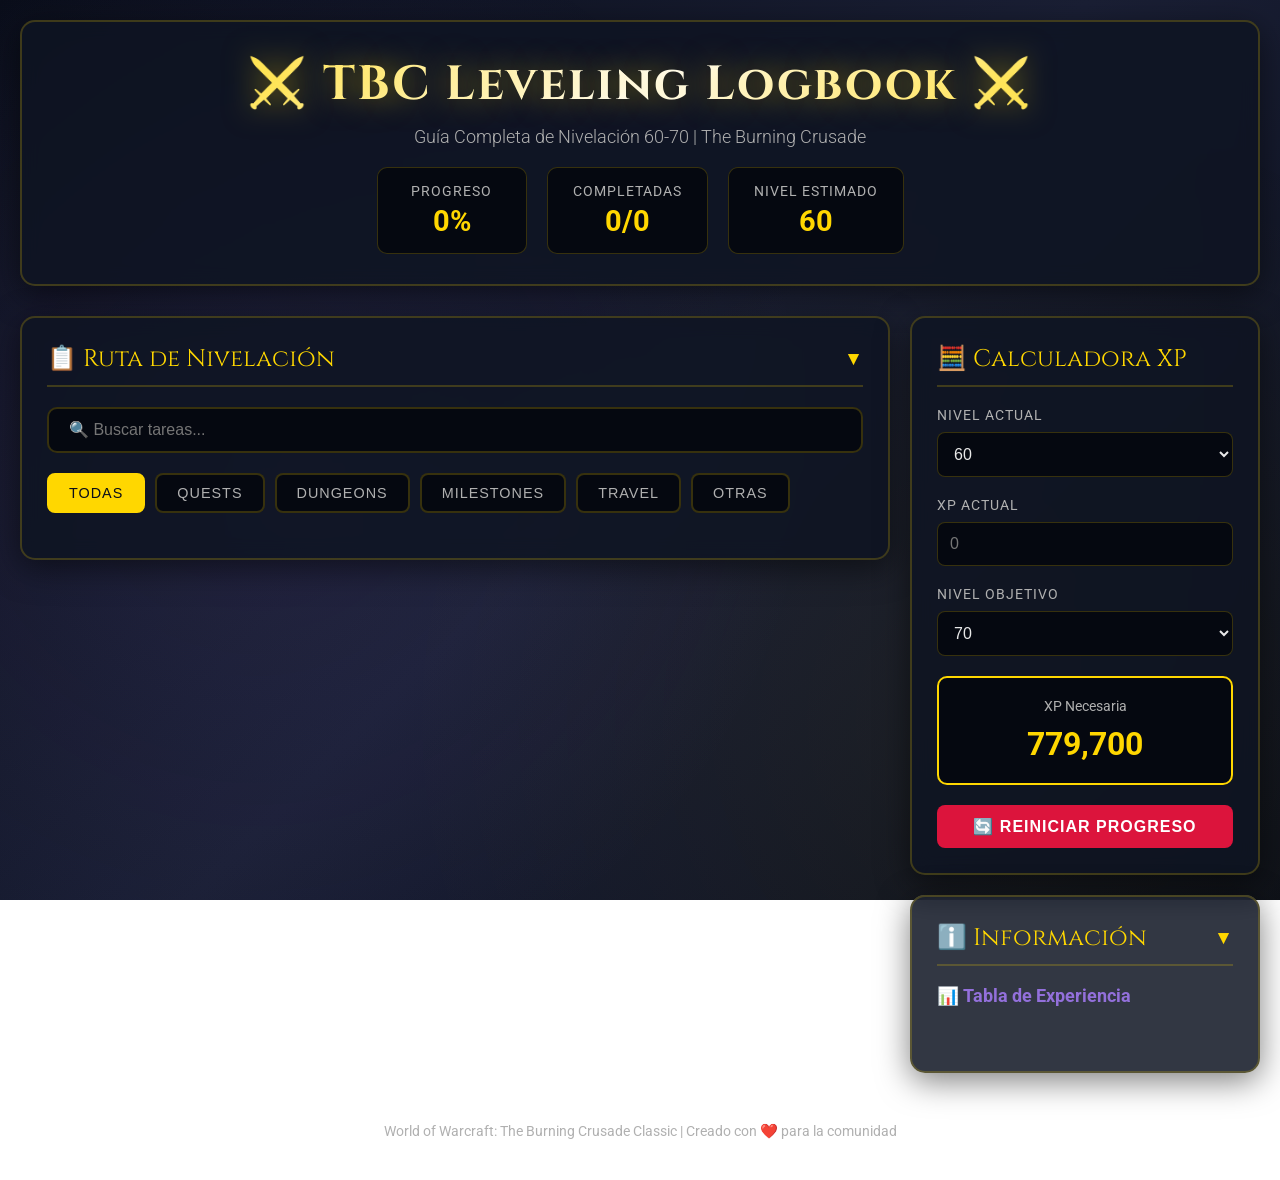
==== index.html @ 962a96a6 "live commit" ====
<!DOCTYPE html>
<html lang="es">
<head>
    <meta charset="UTF-8">
    <meta name="viewport" content="width=device-width, initial-scale=1.0">
    <title>TBC Leveling Logbook | 60-70 Guide</title>
    <style>
        @import url('https://fonts.googleapis.com/css2?family=Cinzel:wght@400;600;700&family=Roboto:wght@300;400;500&display=swap');
        
        * {
            margin: 0;
            padding: 0;
            box-sizing: border-box;
        }
        
        :root {
            --bg-dark: #0a0e1a;
            --bg-darker: #050810;
            --bg-panel: rgba(15, 20, 35, 0.85);
            --bg-panel-hover: rgba(20, 25, 40, 0.95);
            --gold: #FFD700;
            --gold-dark: #B8860B;
            --purple: #9370DB;
            --purple-dark: #6A4FB3;
            --green: #32CD32;
            --green-dark: #228B22;
            --blue: #4169E1;
            --red: #DC143C;
            --text-primary: #E8E8E8;
            --text-secondary: #B0B0B0;
            --border: rgba(255, 215, 0, 0.2);
            --shadow: 0 8px 32px rgba(0, 0, 0, 0.5);
        }
        
        body {
            font-family: 'Roboto', sans-serif;
            background: linear-gradient(135deg, #0a0e1a 0%, #1a1f35 50%, #0a0e1a 100%);
            background-attachment: fixed;
            color: var(--text-primary);
            min-height: 100vh;
            overflow-x: hidden;
        }
        
        body::before {
            content: '';
            position: fixed;
            top: 0;
            left: 0;
            width: 100%;
            height: 100%;
            background: 
                radial-gradient(circle at 20% 50%, rgba(147, 112, 219, 0.1) 0%, transparent 50%),
                radial-gradient(circle at 80% 80%, rgba(255, 215, 0, 0.05) 0%, transparent 50%);
            pointer-events: none;
            z-index: 0;
        }
        
        .container {
            max-width: 1400px;
            margin: 0 auto;
            padding: 20px;
            position: relative;
            z-index: 1;
        }
        
        header {
            text-align: center;
            padding: 30px 20px;
            background: var(--bg-panel);
            border: 2px solid var(--border);
            border-radius: 15px;
            margin-bottom: 30px;
            backdrop-filter: blur(10px);
            box-shadow: var(--shadow);
            animation: slideDown 0.6s ease-out;
        }
        
        @keyframes slideDown {
            from {
                opacity: 0;
                transform: translateY(-30px);
            }
            to {
                opacity: 1;
                transform: translateY(0);
            }
        }
        
        h1 {
            font-family: 'Cinzel', serif;
            font-size: 3rem;
            background: linear-gradient(135deg, var(--gold) 0%, #FFF 50%, var(--gold) 100%);
            -webkit-background-clip: text;
            -webkit-text-fill-color: transparent;
            background-clip: text;
            margin-bottom: 10px;
            text-shadow: 0 0 30px rgba(255, 215, 0, 0.5);
            letter-spacing: 2px;
        }
        
        .subtitle {
            color: var(--text-secondary);
            font-size: 1.1rem;
            font-weight: 300;
        }
        
        .progress-header {
            display: flex;
            gap: 20px;
            justify-content: center;
            margin-top: 20px;
            flex-wrap: wrap;
        }
        
        .stat-box {
            background: var(--bg-darker);
            padding: 15px 25px;
            border-radius: 10px;
            border: 1px solid var(--border);
            min-width: 150px;
            transition: all 0.3s ease;
        }
        
        .stat-box:hover {
            transform: translateY(-3px);
            box-shadow: 0 5px 20px rgba(255, 215, 0, 0.3);
        }
        
        .stat-label {
            font-size: 0.85rem;
            color: var(--text-secondary);
            text-transform: uppercase;
            letter-spacing: 1px;
        }
        
        .stat-value {
            font-size: 1.8rem;
            font-weight: 700;
            color: var(--gold);
            margin-top: 5px;
        }
        
        .main-grid {
            display: grid;
            grid-template-columns: 1fr 350px;
            gap: 20px;
            margin-bottom: 30px;
        }
        
        @media (max-width: 1024px) {
            .main-grid {
                grid-template-columns: 1fr;
            }
            
            h1 {
                font-size: 2rem;
            }
        }
        
        .panel {
            background: var(--bg-panel);
            border: 2px solid var(--border);
            border-radius: 15px;
            padding: 25px;
            backdrop-filter: blur(10px);
            box-shadow: var(--shadow);
            animation: fadeIn 0.6s ease-out;
        }
        
        @keyframes fadeIn {
            from {
                opacity: 0;
                transform: scale(0.95);
            }
            to {
                opacity: 1;
                transform: scale(1);
            }
        }
        
        .panel-title {
            font-family: 'Cinzel', serif;
            font-size: 1.5rem;
            color: var(--gold);
            margin-bottom: 20px;
            padding-bottom: 10px;
            border-bottom: 2px solid var(--border);
            display: flex;
            justify-content: space-between;
            align-items: center;
        }
        
        .collapse-btn {
            background: none;
            border: none;
            color: var(--gold);
            font-size: 1.2rem;
            cursor: pointer;
            transition: transform 0.3s ease;
        }
        
        .collapse-btn:hover {
            transform: scale(1.2);
        }
        
        .info-section {
            margin-bottom: 20px;
        }
        
        .info-section h3 {
            color: var(--purple);
            font-size: 1.1rem;
            margin-bottom: 10px;
        }
        
        .info-section p {
            color: var(--text-secondary);
            line-height: 1.6;
            white-space: pre-line;
        }
        
        .xp-calculator {
            position: sticky;
            top: 20px;
        }
        
        .calc-input-group {
            margin-bottom: 20px;
        }
        
        .calc-input-group label {
            display: block;
            color: var(--text-secondary);
            margin-bottom: 8px;
            font-size: 0.9rem;
            text-transform: uppercase;
            letter-spacing: 1px;
        }
        
        .calc-input-group input,
        .calc-input-group select {
            width: 100%;
            padding: 12px;
            background: var(--bg-darker);
            border: 1px solid var(--border);
            border-radius: 8px;
            color: var(--text-primary);
            font-size: 1rem;
            transition: all 0.3s ease;
        }
        
        .calc-input-group input:focus,
        .calc-input-group select:focus {
            outline: none;
            border-color: var(--gold);
            box-shadow: 0 0 10px rgba(255, 215, 0, 0.3);
        }
        
        .xp-result {
            background: var(--bg-darker);
            padding: 20px;
            border-radius: 10px;
            border: 2px solid var(--gold);
            text-align: center;
            margin-top: 20px;
        }
        
        .xp-result-label {
            color: var(--text-secondary);
            font-size: 0.9rem;
            margin-bottom: 10px;
        }
        
        .xp-result-value {
            font-size: 2rem;
            font-weight: 700;
            color: var(--gold);
        }
        
        .filters {
            display: flex;
            gap: 10px;
            margin-bottom: 20px;
            flex-wrap: wrap;
        }
        
        .filter-btn {
            padding: 10px 20px;
            background: var(--bg-darker);
            border: 2px solid var(--border);
            border-radius: 8px;
            color: var(--text-secondary);
            cursor: pointer;
            transition: all 0.3s ease;
            font-size: 0.9rem;
            text-transform: uppercase;
            letter-spacing: 1px;
        }
        
        .filter-btn:hover {
            border-color: var(--gold);
            color: var(--gold);
            transform: translateY(-2px);
        }
        
        .filter-btn.active {
            background: var(--gold);
            color: var(--bg-dark);
            border-color: var(--gold);
        }
        
        .task-list {
            display: flex;
            flex-direction: column;
            gap: 15px;
        }
        
        .task-item {
            background: var(--bg-darker);
            border: 2px solid var(--border);
            border-radius: 10px;
            padding: 20px;
            transition: all 0.3s ease;
            cursor: pointer;
            position: relative;
            overflow: hidden;
        }
        
        .task-item::before {
            content: '';
            position: absolute;
            left: 0;
            top: 0;
            width: 5px;
            height: 100%;
            background: var(--gold);
            transition: width 0.3s ease;
        }
        
        .task-item.quest::before { background: var(--gold); }
        .task-item.dungeon::before { background: var(--purple); }
        .task-item.grind::before { background: var(--green); }
        .task-item.milestone::before { background: var(--red); }
        .task-item.travel::before { background: var(--blue); }
        
        .task-item:hover {
            transform: translateX(5px);
            box-shadow: 0 5px 20px rgba(0, 0, 0, 0.5);
        }
        
        .task-item:hover::before {
            width: 100%;
            opacity: 0.1;
        }
        
        .task-item.completed {
            opacity: 0.6;
        }
        
        .task-header {
            display: flex;
            align-items: flex-start;
            gap: 15px;
        }
        
        .checkbox {
            width: 24px;
            height: 24px;
            border: 2px solid var(--gold);
            border-radius: 5px;
            cursor: pointer;
            flex-shrink: 0;
            display: flex;
            align-items: center;
            justify-content: center;
            transition: all 0.3s ease;
            margin-top: 3px;
        }
        
        .checkbox:hover {
            background: rgba(255, 215, 0, 0.1);
            transform: scale(1.1);
        }
        
        .checkbox.checked {
            background: var(--gold);
        }
        
        .checkbox.checked::after {
            content: '✓';
            color: var(--bg-dark);
            font-weight: bold;
            font-size: 16px;
        }
        
        .task-content {
            flex: 1;
        }
        
        .task-type {
            display: inline-block;
            padding: 4px 12px;
            border-radius: 5px;
            font-size: 0.75rem;
            font-weight: 600;
            text-transform: uppercase;
            letter-spacing: 1px;
            margin-bottom: 8px;
        }
        
        .task-type.quest { background: var(--gold); color: var(--bg-dark); }
        .task-type.dungeon { background: var(--purple); color: white; }
        .task-type.grind { background: var(--green); color: white; }
        .task-type.milestone { background: var(--red); color: white; }
        .task-type.travel { background: var(--blue); color: white; }
        .task-type.other { background: var(--text-secondary); color: var(--bg-dark); }
        
        .task-name {
            font-size: 1.1rem;
            font-weight: 500;
            color: var(--text-primary);
            margin-bottom: 8px;
            line-height: 1.4;
        }
        
        .task-notes {
            color: var(--text-secondary);
            font-size: 0.9rem;
            line-height: 1.5;
            margin-top: 10px;
            white-space: pre-line;
        }
        
        .task-rewards {
            color: var(--gold);
            font-size: 0.9rem;
            margin-top: 10px;
            white-space: pre-line;
        }
        
        .xp-table {
            width: 100%;
            border-collapse: collapse;
            margin-top: 20px;
        }
        
        .xp-table th,
        .xp-table td {
            padding: 12px;
            text-align: center;
            border: 1px solid var(--border);
        }
        
        .xp-table th {
            background: var(--bg-darker);
            color: var(--gold);
            font-weight: 600;
            text-transform: uppercase;
            letter-spacing: 1px;
        }
        
        .xp-table td {
            background: rgba(10, 14, 26, 0.5);
        }
        
        .xp-table tr:hover td {
            background: rgba(255, 215, 0, 0.1);
        }
        
        footer {
            text-align: center;
            padding: 20px;
            color: var(--text-secondary);
            font-size: 0.9rem;
        }
        
        .hidden {
            display: none !important;
        }
        
        .collapsible-content {
            max-height: 2000px;
            overflow: hidden;
            transition: max-height 0.5s ease;
        }
        
        .collapsible-content.collapsed {
            max-height: 0;
        }
        
        .search-box {
            width: 100%;
            padding: 12px 20px;
            background: var(--bg-darker);
            border: 2px solid var(--border);
            border-radius: 10px;
            color: var(--text-primary);
            font-size: 1rem;
            margin-bottom: 20px;
            transition: all 0.3s ease;
        }
        
        .search-box:focus {
            outline: none;
            border-color: var(--gold);
            box-shadow: 0 0 15px rgba(255, 215, 0, 0.3);
        }
        
        .reset-btn {
            width: 100%;
            padding: 12px;
            background: var(--red);
            border: none;
            border-radius: 8px;
            color: white;
            font-size: 1rem;
            font-weight: 600;
            cursor: pointer;
            transition: all 0.3s ease;
            text-transform: uppercase;
            letter-spacing: 1px;
            margin-top: 20px;
        }
        
        .reset-btn:hover {
            background: #B22222;
            transform: translateY(-2px);
            box-shadow: 0 5px 15px rgba(220, 20, 60, 0.4);
        }
    </style>
</head>
<body>
    <div class="container">
        <header>
            <h1>⚔️ TBC Leveling Logbook ⚔️</h1>
            <p class="subtitle">Guía Completa de Nivelación 60-70 | The Burning Crusade</p>
            <div class="progress-header">
                <div class="stat-box">
                    <div class="stat-label">Progreso</div>
                    <div class="stat-value" id="progress-percent">0%</div>
                </div>
                <div class="stat-box">
                    <div class="stat-label">Completadas</div>
                    <div class="stat-value" id="completed-count">0/0</div>
                </div>
                <div class="stat-box">
                    <div class="stat-label">Nivel Estimado</div>
                    <div class="stat-value" id="estimated-level">60</div>
                </div>
            </div>
        </header>
        
        <div class="main-grid">
            <div>
                <div class="panel">
                    <div class="panel-title">
                        <span>📋 Ruta de Nivelación</span>
                        <button class="collapse-btn" onclick="toggleCollapse('route-content')">▼</button>
                    </div>
                    <div id="route-content" class="collapsible-content">
                        <input type="text" class="search-box" id="search-box" placeholder="🔍 Buscar tareas...">
                        
                        <div class="filters">
                            <button class="filter-btn active" data-filter="all">Todas</button>
                            <button class="filter-btn" data-filter="quest">Quests</button>
                            <button class="filter-btn" data-filter="dungeon">Dungeons</button>
                            <button class="filter-btn" data-filter="milestone">Milestones</button>
                            <button class="filter-btn" data-filter="travel">Travel</button>
                            <button class="filter-btn" data-filter="other">Otras</button>
                        </div>
                        
                        <div class="task-list" id="task-list"></div>
                    </div>
                </div>
            </div>
            
            <div>
                <div class="panel xp-calculator">
                    <div class="panel-title">
                        <span>🧮 Calculadora XP</span>
                    </div>
                    
                    <div class="calc-input-group">
                        <label>Nivel Actual</label>
                        <select id="current-level">
                            <option value="60">60</option>
                            <option value="61">61</option>
                            <option value="62">62</option>
                            <option value="63">63</option>
                            <option value="64">64</option>
                            <option value="65">65</option>
                            <option value="66">66</option>
                            <option value="67">67</option>
                            <option value="68">68</option>
                            <option value="69">69</option>
                        </select>
                    </div>
                    
                    <div class="calc-input-group">
                        <label>XP Actual</label>
                        <input type="number" id="current-xp" placeholder="0" min="0">
                    </div>
                    
                    <div class="calc-input-group">
                        <label>Nivel Objetivo</label>
                        <select id="target-level">
                            <option value="61">61</option>
                            <option value="62">62</option>
                            <option value="63">63</option>
                            <option value="64">64</option>
                            <option value="65">65</option>
                            <option value="66">66</option>
                            <option value="67">67</option>
                            <option value="68">68</option>
                            <option value="69">69</option>
                            <option value="70" selected>70</option>
                        </select>
                    </div>
                    
                    <div class="xp-result">
                        <div class="xp-result-label">XP Necesaria</div>
                        <div class="xp-result-value" id="xp-needed">779,700</div>
                    </div>
                    
                    <button class="reset-btn" onclick="resetProgress()">🔄 Reiniciar Progreso</button>
                </div>
                
                <div class="panel" style="margin-top: 20px;">
                    <div class="panel-title">
                        <span>ℹ️ Información</span>
                        <button class="collapse-btn" onclick="toggleCollapse('info-content')">▼</button>
                    </div>
                    <div id="info-content" class="collapsible-content">
                        <div id="info-sections"></div>
                        
                        <div class="info-section">
                            <h3>📊 Tabla de Experiencia</h3>
                            <table class="xp-table" id="xp-table"></table>
                        </div>
                    </div>
                </div>
            </div>
        </div>
        
        <footer>
            <p>World of Warcraft: The Burning Crusade Classic | Creado con ❤️ para la comunidad</p>
        </footer>
    </div>
    
    <script>
        // Embedded data from Excel
        const DATA = {
  "introduction": {
    "general_info": [
      "This guide is intended to get a 5-man group from level 60 to 70 in the most efficient way:\n\n• to level 70 by generally avoiding leveling in the open world;\n• to obtain all heroic keys\n• to obtain the Shadow Labyrinth, Shattered Halls, and Arcatraz keys\n• to attune to Karazhan\n• to summon Nightbane in first raid ID",
      "General Tips:\n• the group's professions should cover herbalism and mining to gather resources within dungeons, enchanting to disenchant unneeded blues and greens to save space and gather enchanting materials, and tailoring to turn cloth into bolts to save space\n• bring a few pieces of hit gear for when you start missing mobs again in the mid-60s. More hit = faster clears\n• study your group's pre-raid BIS lists and adjust route to obtain pre-raid BIS items if there's wiggle room\n• Going back to Orgrimmar every level could be a time waster. Each class should carefully review their new spells to decide whether it's worth taking a break to learn new abilities at 61, 63, 65 etc. If you must go back to Org, take advantage of ghetto hearth in RFC to get back quickly",
      "Disclaimer:\nThis info was stolen from many different online resources and content creators. This is what I believe to be the best route based on their collective work and resources.\n\nPublished data on experience per dungeon run is wildly inconsistent. Actual number of runs to reach next level may vary (and for that reason are rarely discussed).\n\nFor best results, the group should be AQ40/Naxx appropriately geared when it goes through the Dark Portal"
    ],
    "xp_table": [
      {"level": 61, "xp_needed": 494000},
      {"level": 62, "xp_needed": 574700},
      {"level": 63, "xp_needed": 614400},
      {"level": 64, "xp_needed": 650300},
      {"level": 65, "xp_needed": 682300},
      {"level": 66, "xp_needed": 710200},
      {"level": 67, "xp_needed": 734100},
      {"level": 68, "xp_needed": 753700},
      {"level": 69, "xp_needed": 768900},
      {"level": 70, "xp_needed": 779700}
    ]
  },
  "route": ${JSON.stringify(require('./leveling_data.json').route)}
};
        
        // State management
        let completedTasks = new Set();
        let currentFilter = 'all';
        let searchQuery = '';
        
        // Load saved progress
        function loadProgress() {
            const saved = localStorage.getItem('tbc-leveling-progress');
            if (saved) {
                completedTasks = new Set(JSON.parse(saved));
            }
        }
        
        // Save progress
        function saveProgress() {
            localStorage.setItem('tbc-leveling-progress', JSON.stringify([...completedTasks]));
            updateStats();
        }
        
        // Reset progress
        function resetProgress() {
            if (confirm('¿Estás seguro de que quieres reiniciar todo el progreso? Esta acción no se puede deshacer.')) {
                completedTasks.clear();
                localStorage.removeItem('tbc-leveling-progress');
                renderTasks();
                updateStats();
            }
        }
        
        // Toggle task completion
        function toggleTask(taskId) {
            if (completedTasks.has(taskId)) {
                completedTasks.delete(taskId);
            } else {
                completedTasks.add(taskId);
            }
            saveProgress();
            renderTasks();
        }
        
        // Render tasks
        function renderTasks() {
            const taskList = document.getElementById('task-list');
            taskList.innerHTML = '';
            
            const filteredTasks = DATA.route.filter(task => {
                const matchesFilter = currentFilter === 'all' || task.type === currentFilter;
                const matchesSearch = searchQuery === '' || 
                    task.name.toLowerCase().includes(searchQuery.toLowerCase()) ||
                    (task.notes && task.notes.toLowerCase().includes(searchQuery.toLowerCase()));
                return matchesFilter && matchesSearch;
            });
            
            filteredTasks.forEach(task => {
                const taskEl = document.createElement('div');
                taskEl.className = `task-item ${task.type} ${completedTasks.has(task.id) ? 'completed' : ''}`;
                
                const checkbox = `<div class="checkbox ${completedTasks.has(task.id) ? 'checked' : ''}" onclick="toggleTask(${task.id})"></div>`;
                
                const typeLabel = `<span class="task-type ${task.type}">${task.type}</span>`;
                
                const notes = task.notes ? `<div class="task-notes">${task.notes}</div>` : '';
                const rewards = task.rewards ? `<div class="task-rewards">💰 ${task.rewards}</div>` : '';
                
                taskEl.innerHTML = `
                    <div class="task-header">
                        ${checkbox}
                        <div class="task-content">
                            ${typeLabel}
                            <div class="task-name">${task.name}</div>
                            ${notes}
                            ${rewards}
                        </div>
                    </div>
                `;
                
                taskList.appendChild(taskEl);
            });
        }
        
        // Update statistics
        function updateStats() {
            const total = DATA.route.length;
            const completed = completedTasks.size;
            const percentage = Math.round((completed / total) * 100);
            
            document.getElementById('progress-percent').textContent = `${percentage}%`;
            document.getElementById('completed-count').textContent = `${completed}/${total}`;
            
            // Estimate level based on completed tasks
            // This is a simplified estimation
            const estimatedLevel = 60 + Math.floor((completed / total) * 10);
            document.getElementById('estimated-level').textContent = estimatedLevel;
        }
        
        // Calculate XP needed
        function calculateXP() {
            const currentLevel = parseInt(document.getElementById('current-level').value);
            const currentXP = parseInt(document.getElementById('current-xp').value) || 0;
            const targetLevel = parseInt(document.getElementById('target-level').value);
            
            if (targetLevel <= currentLevel) {
                document.getElementById('xp-needed').textContent = '0';
                return;
            }
            
            const targetXP = DATA.introduction.xp_table.find(x => x.level === targetLevel).xp_needed;
            const needed = targetXP - currentXP;
            
            document.getElementById('xp-needed').textContent = needed.toLocaleString();
        }
        
        // Render XP table
        function renderXPTable() {
            const table = document.getElementById('xp-table');
            table.innerHTML = `
                <thead>
                    <tr>
                        <th>Nivel</th>
                        <th>XP Total</th>
                    </tr>
                </thead>
                <tbody>
                    ${DATA.introduction.xp_table.map(row => `
                        <tr>
                            <td>${row.level}</td>
                            <td>${row.xp_needed.toLocaleString()}</td>
                        </tr>
                    `).join('')}
                </tbody>
            `;
        }
        
        // Render info sections
        function renderInfoSections() {
            const container = document.getElementById('info-sections');
            const titles = ['Objetivos', 'Consejos Generales', 'Disclaimer'];
            
            container.innerHTML = DATA.introduction.general_info.map((info, i) => `
                <div class="info-section">
                    <h3>${titles[i]}</h3>
                    <p>${info}</p>
                </div>
            `).join('');
        }
        
        // Toggle collapse
        function toggleCollapse(id) {
            const content = document.getElementById(id);
            const btn = event.target;
            content.classList.toggle('collapsed');
            btn.textContent = content.classList.contains('collapsed') ? '▶' : '▼';
        }
        
        // Setup filters
        function setupFilters() {
            document.querySelectorAll('.filter-btn').forEach(btn => {
                btn.addEventListener('click', () => {
                    document.querySelectorAll('.filter-btn').forEach(b => b.classList.remove('active'));
                    btn.classList.add('active');
                    currentFilter = btn.dataset.filter;
                    renderTasks();
                });
            });
        }
        
        // Setup search
        function setupSearch() {
            document.getElementById('search-box').addEventListener('input', (e) => {
                searchQuery = e.target.value;
                renderTasks();
            });
        }
        
        // Setup XP calculator
        function setupCalculator() {
            ['current-level', 'current-xp', 'target-level'].forEach(id => {
                document.getElementById(id).addEventListener('change', calculateXP);
                document.getElementById(id).addEventListener('input', calculateXP);
            });
        }
        
        // Initialize app
        function init() {
            loadProgress();
            renderInfoSections();
            renderXPTable();
            renderTasks();
            updateStats();
            setupFilters();
            setupSearch();
            setupCalculator();
            calculateXP();
        }
        
        // Start app when DOM is ready
        if (document.readyState === 'loading') {
            document.addEventListener('DOMContentLoaded', init);
        } else {
            init();
        }
    </script>
</body>
</html>
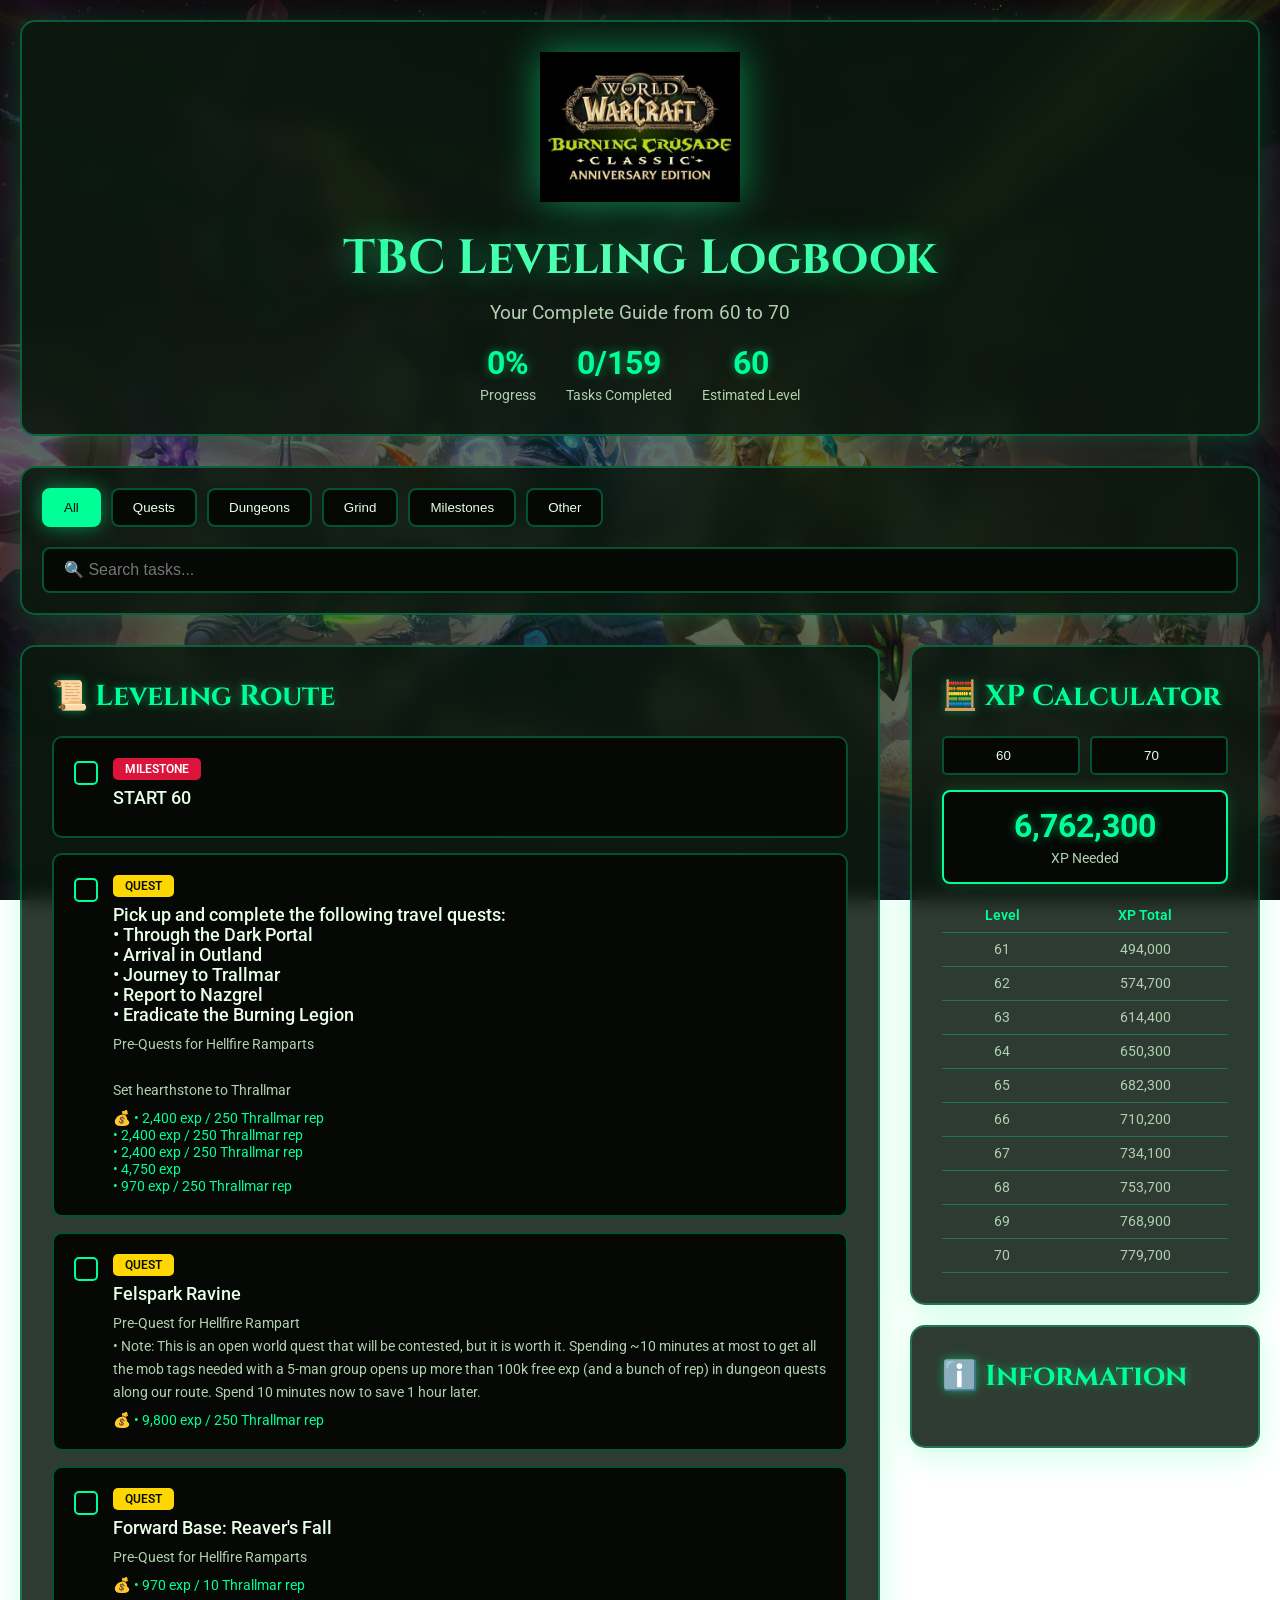
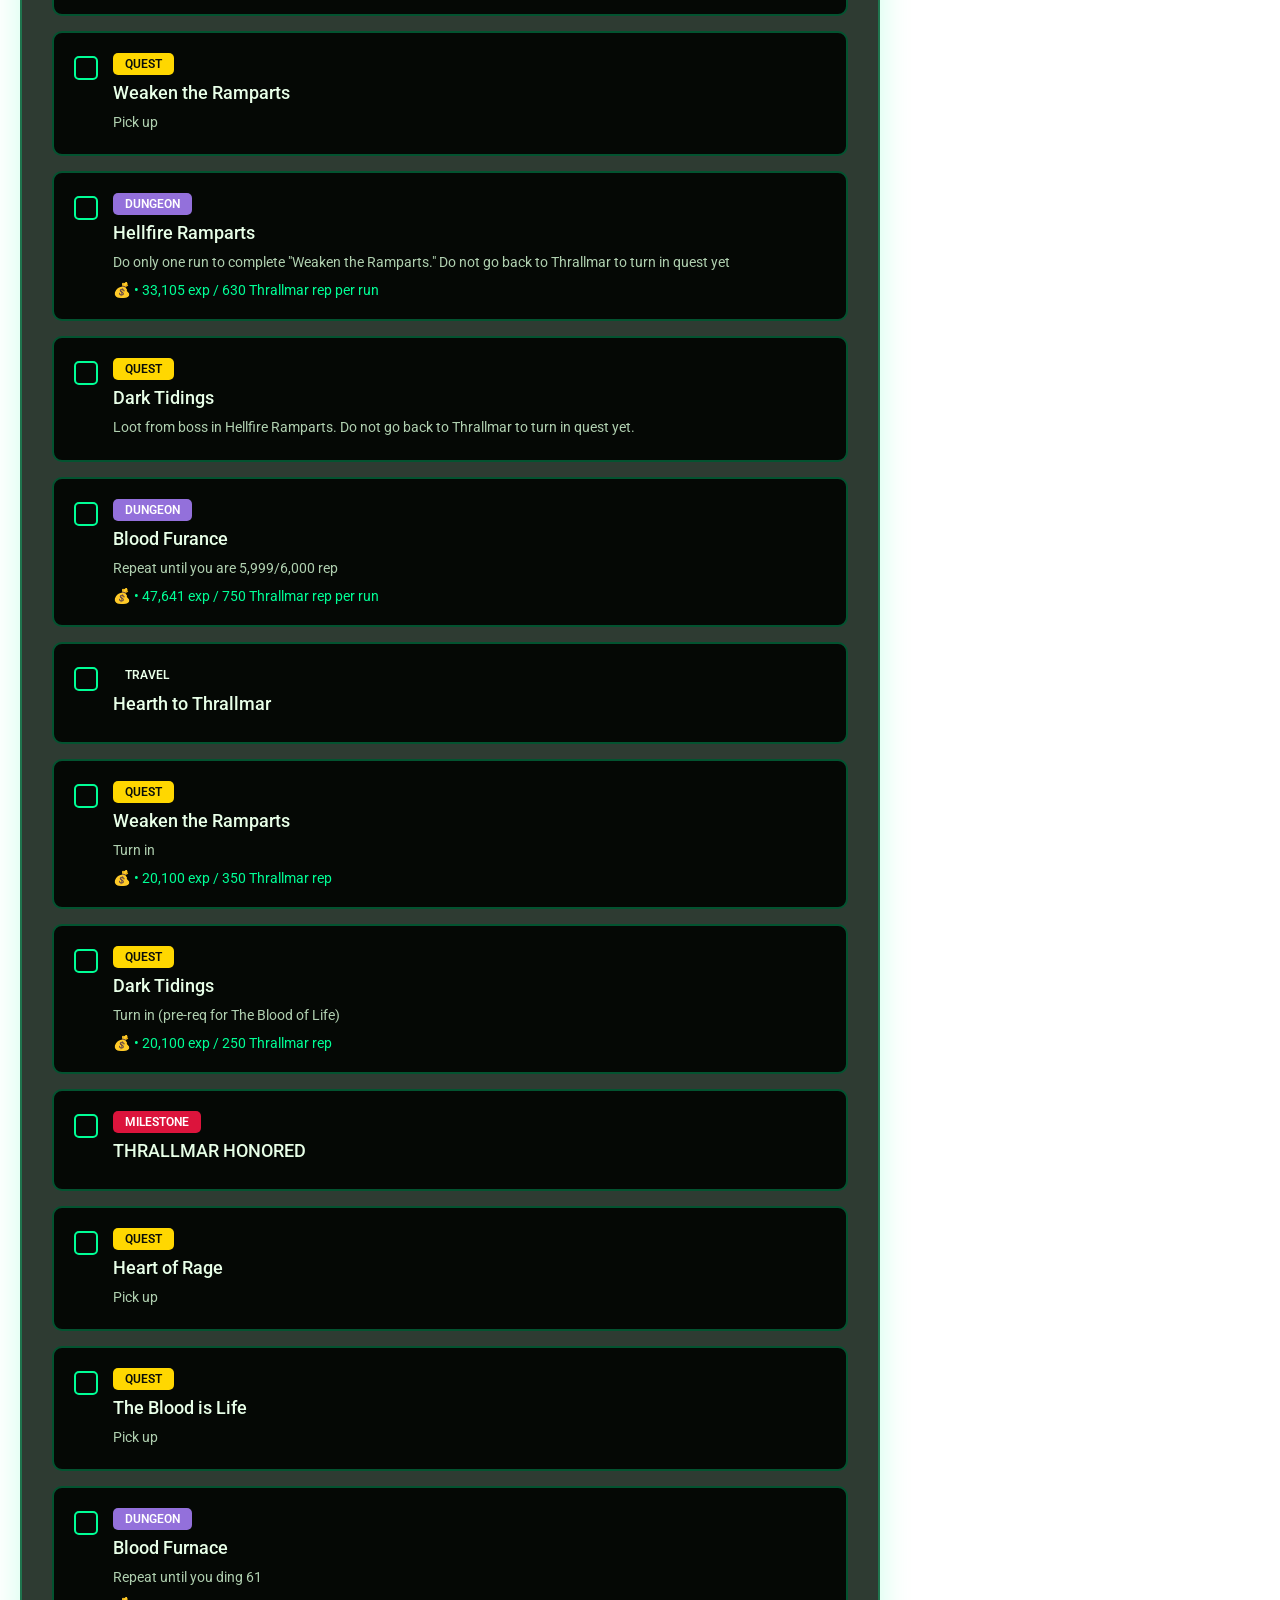
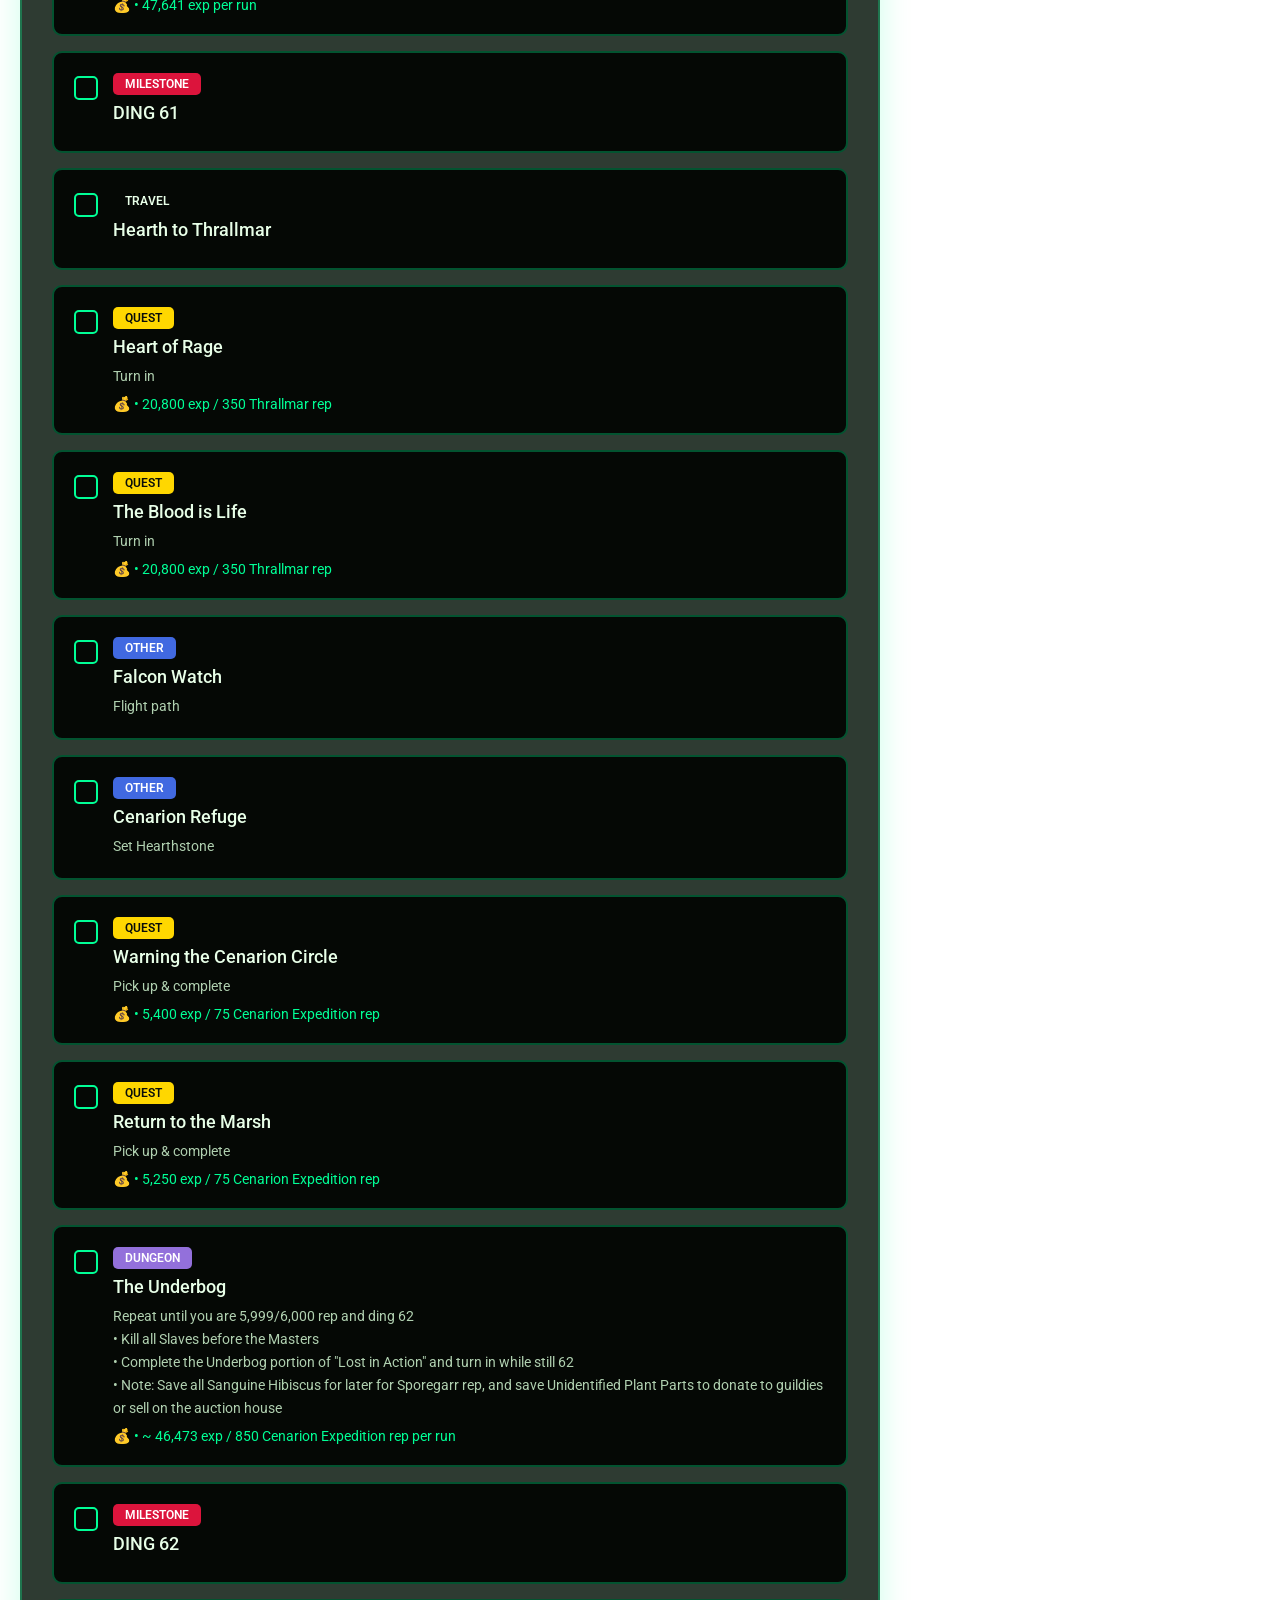
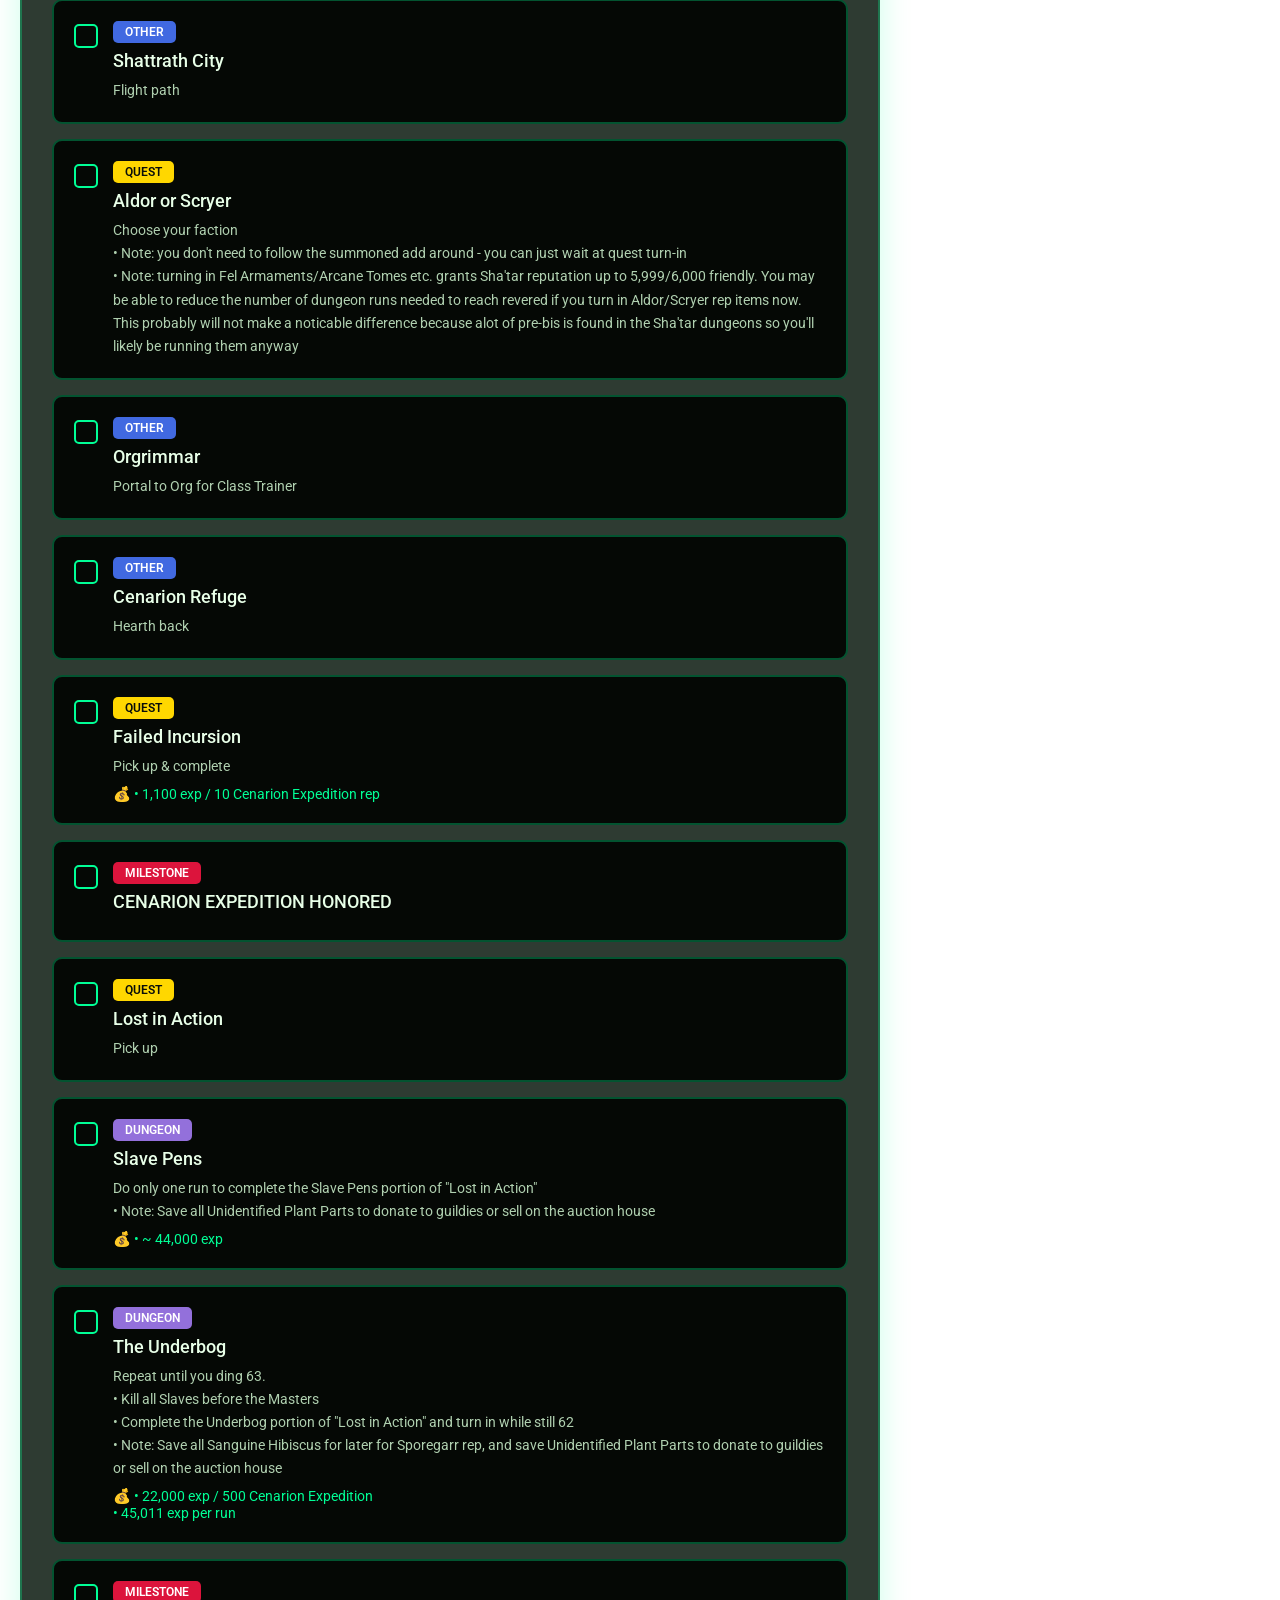
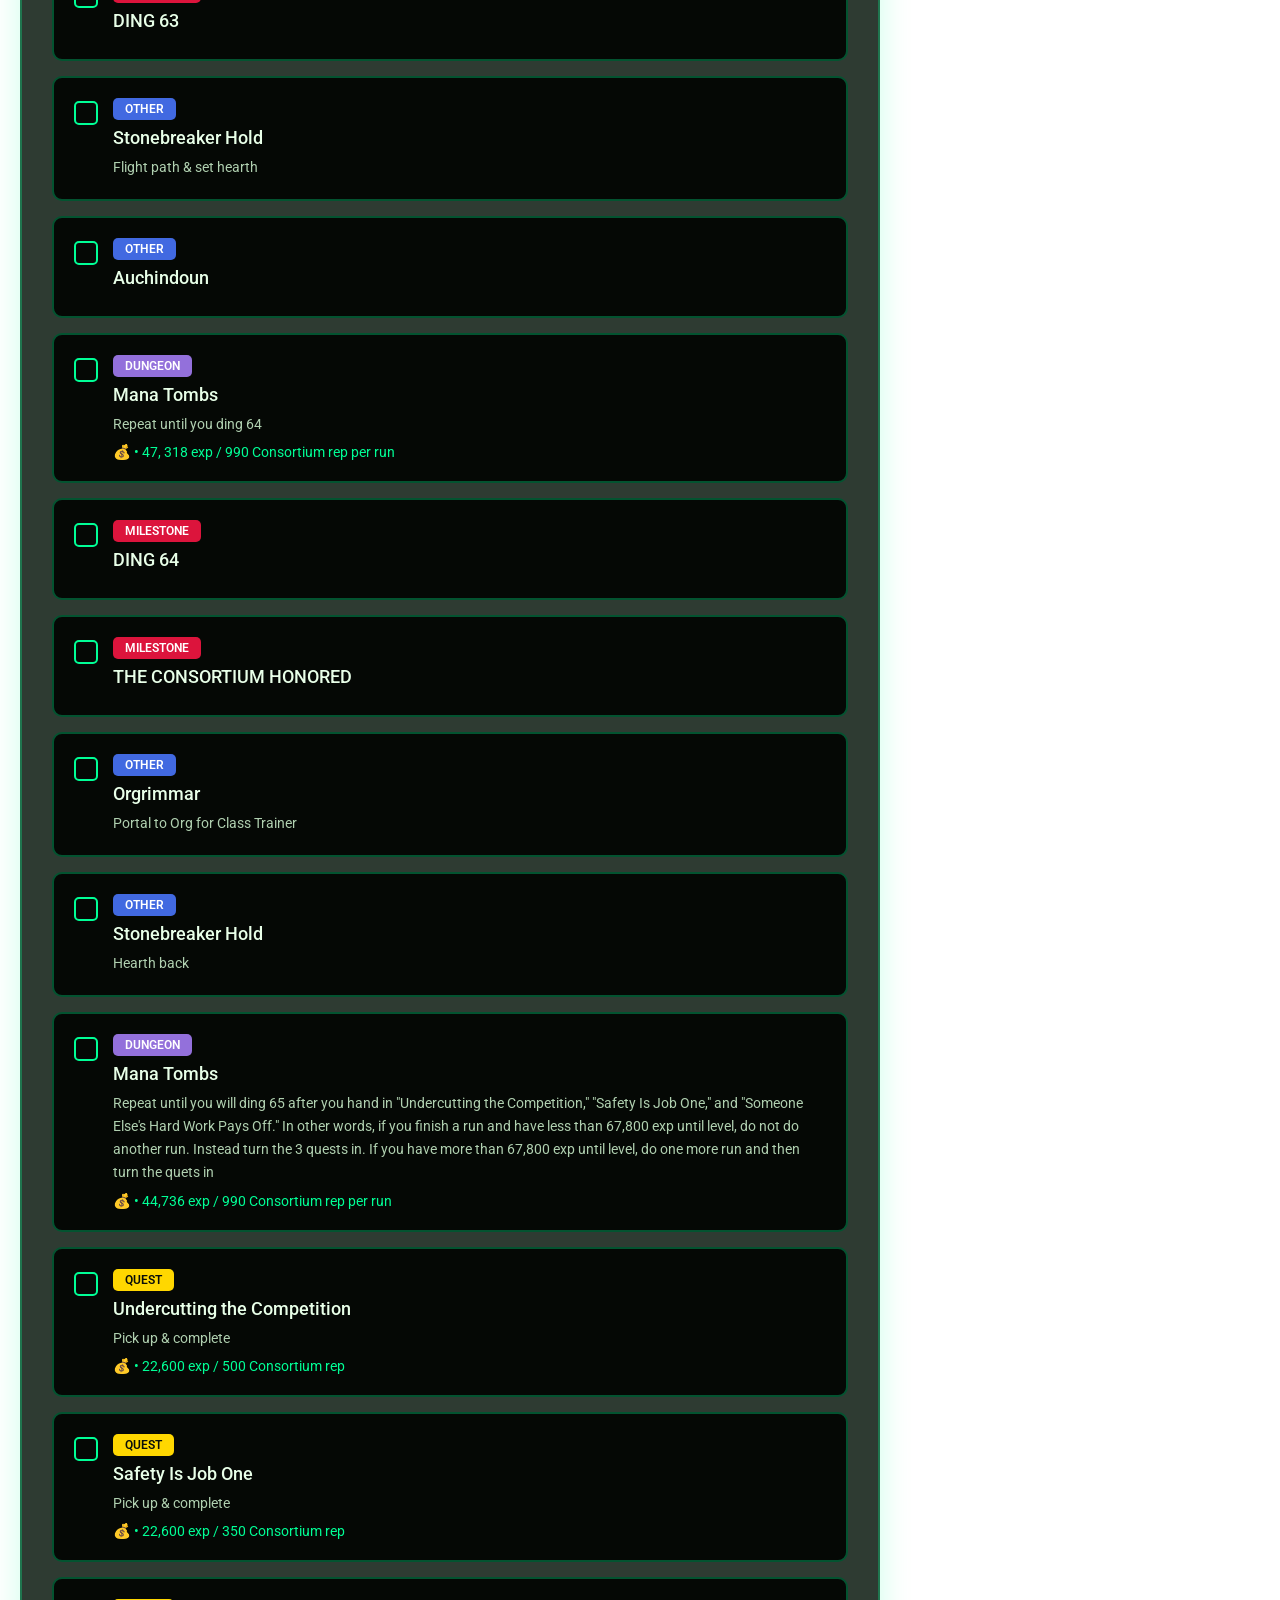
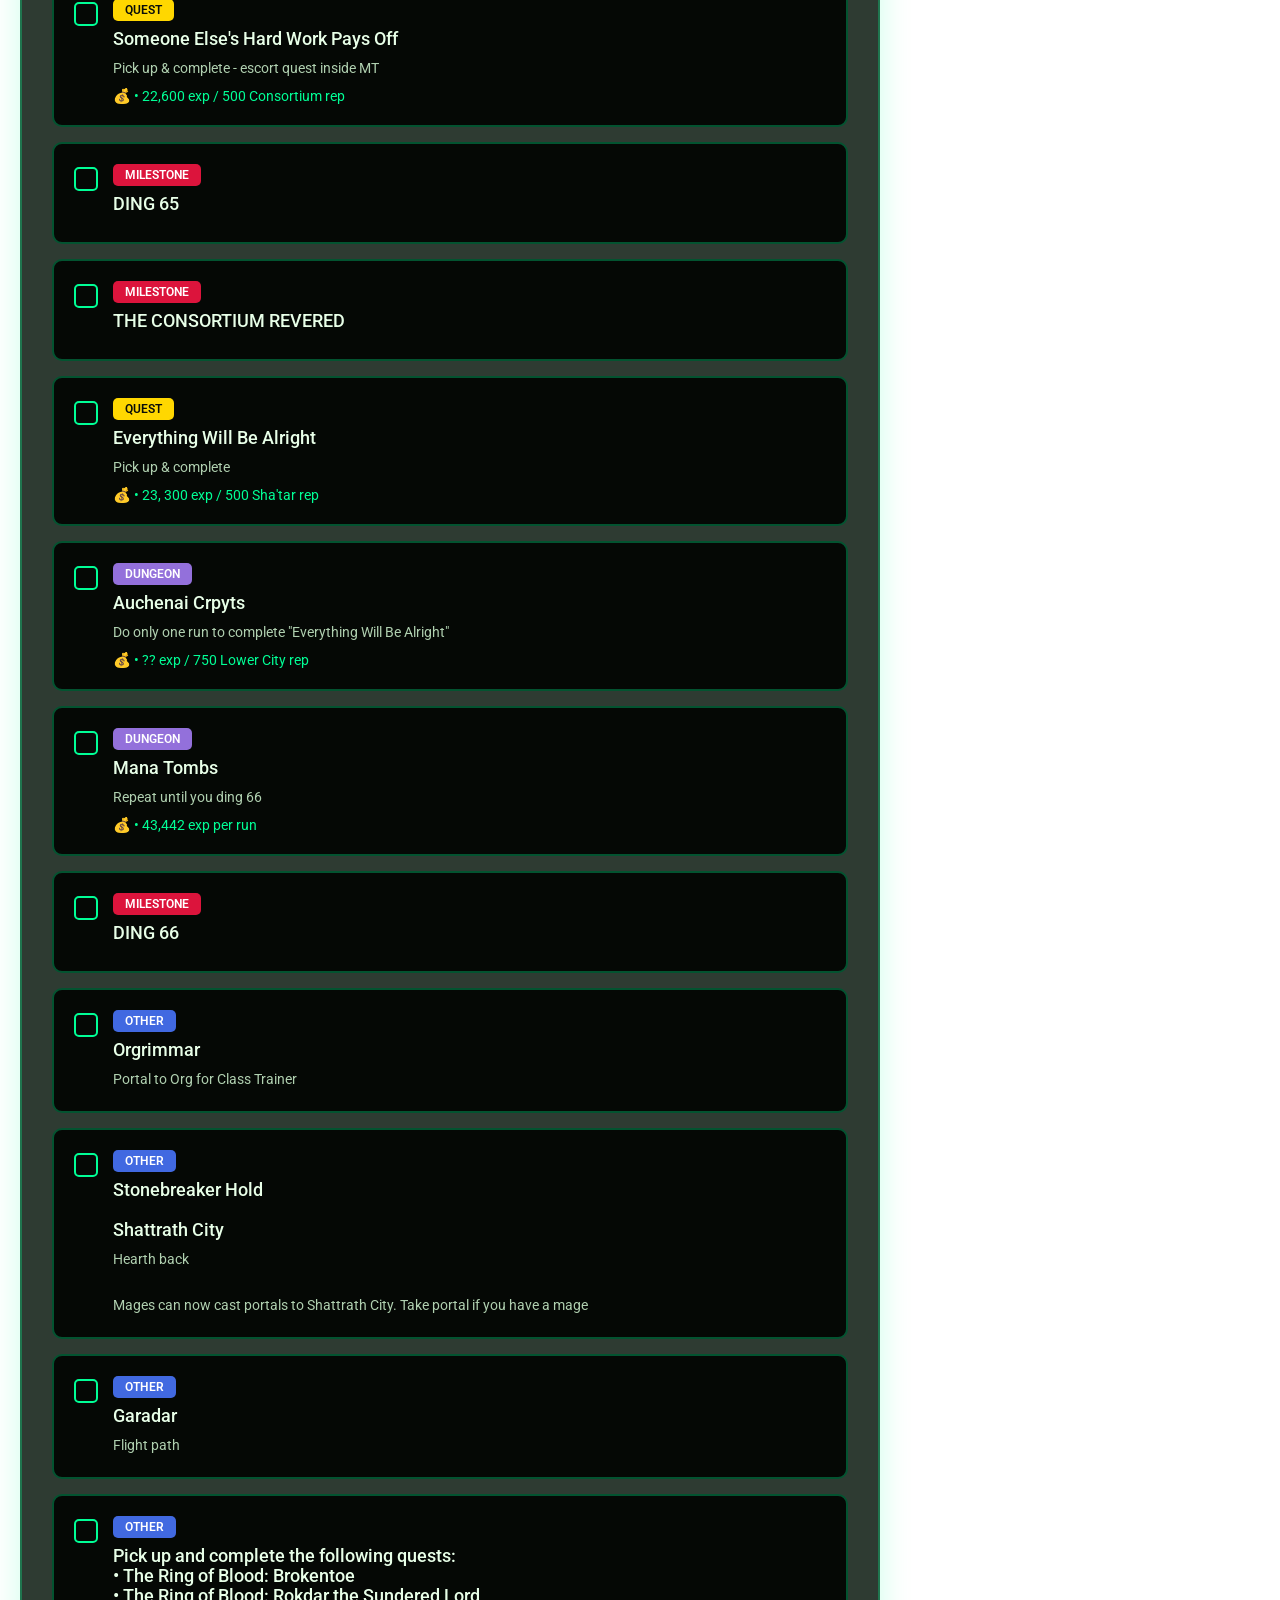
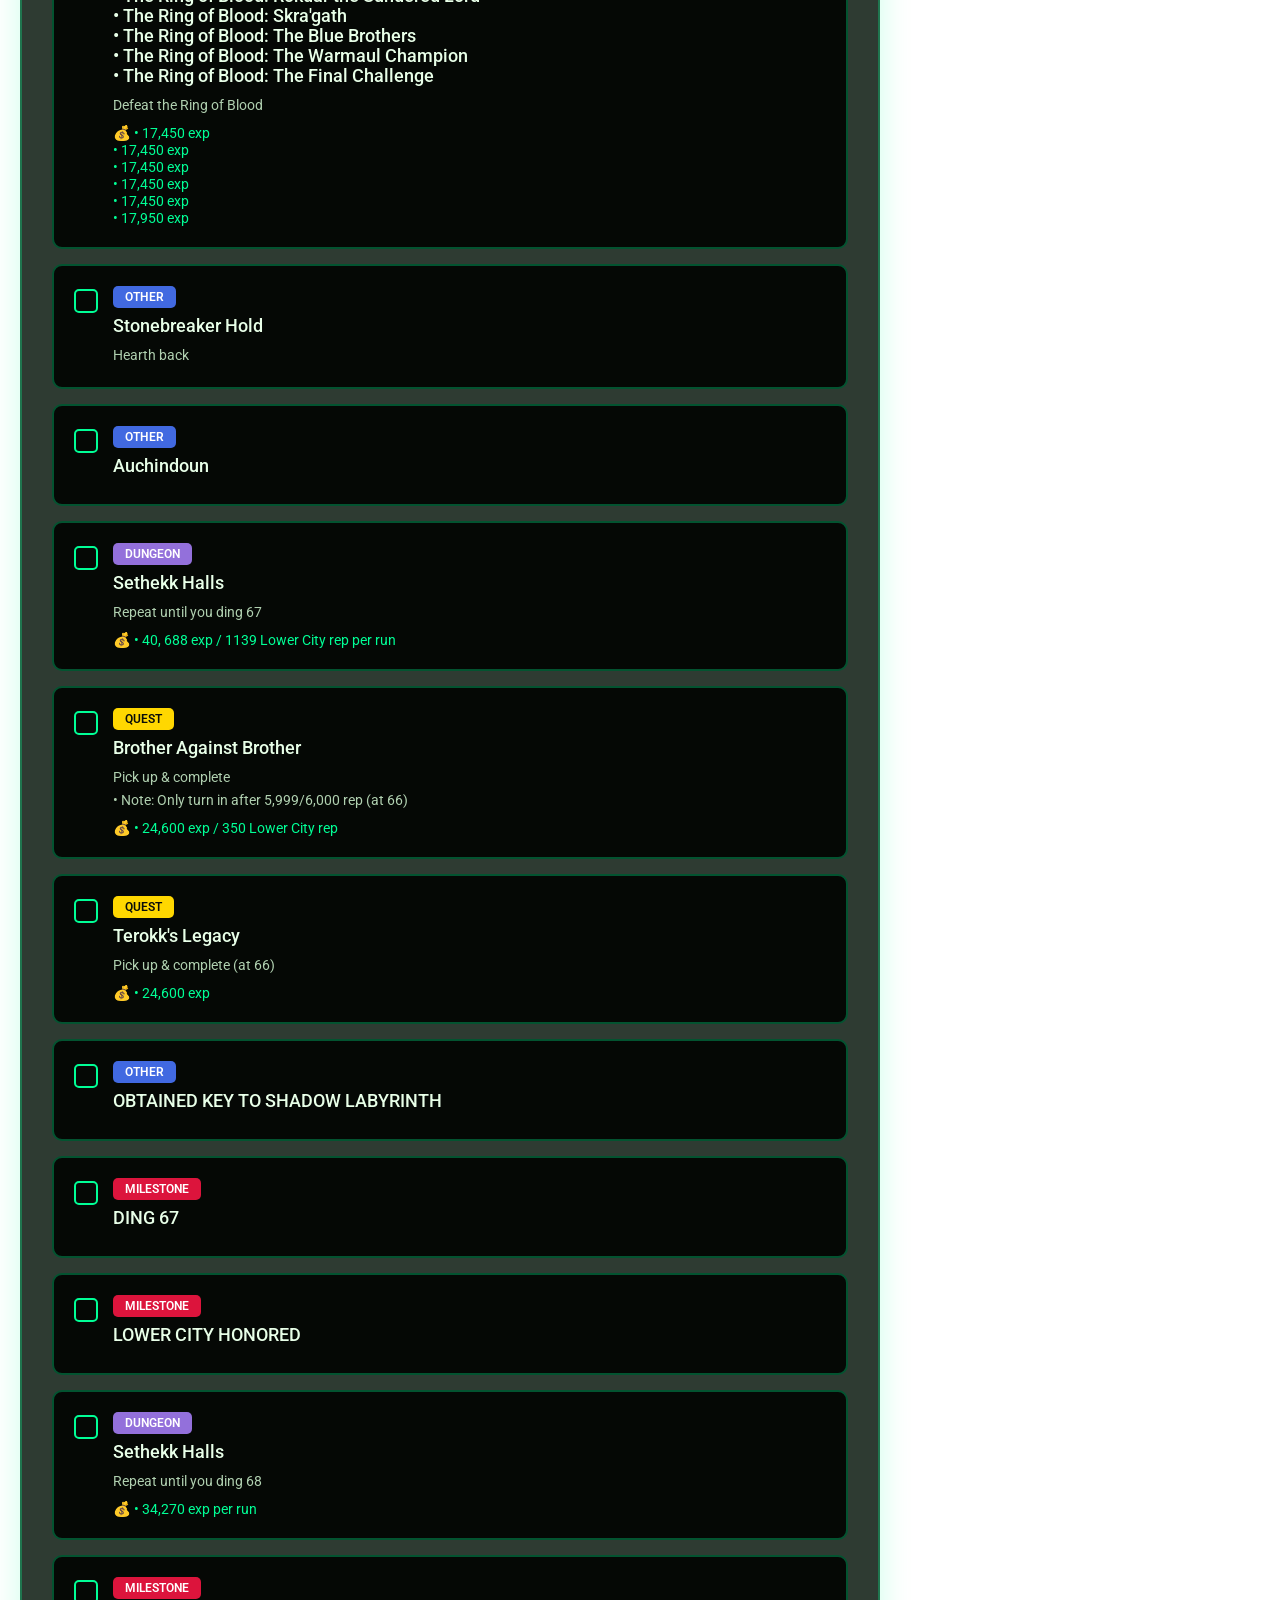
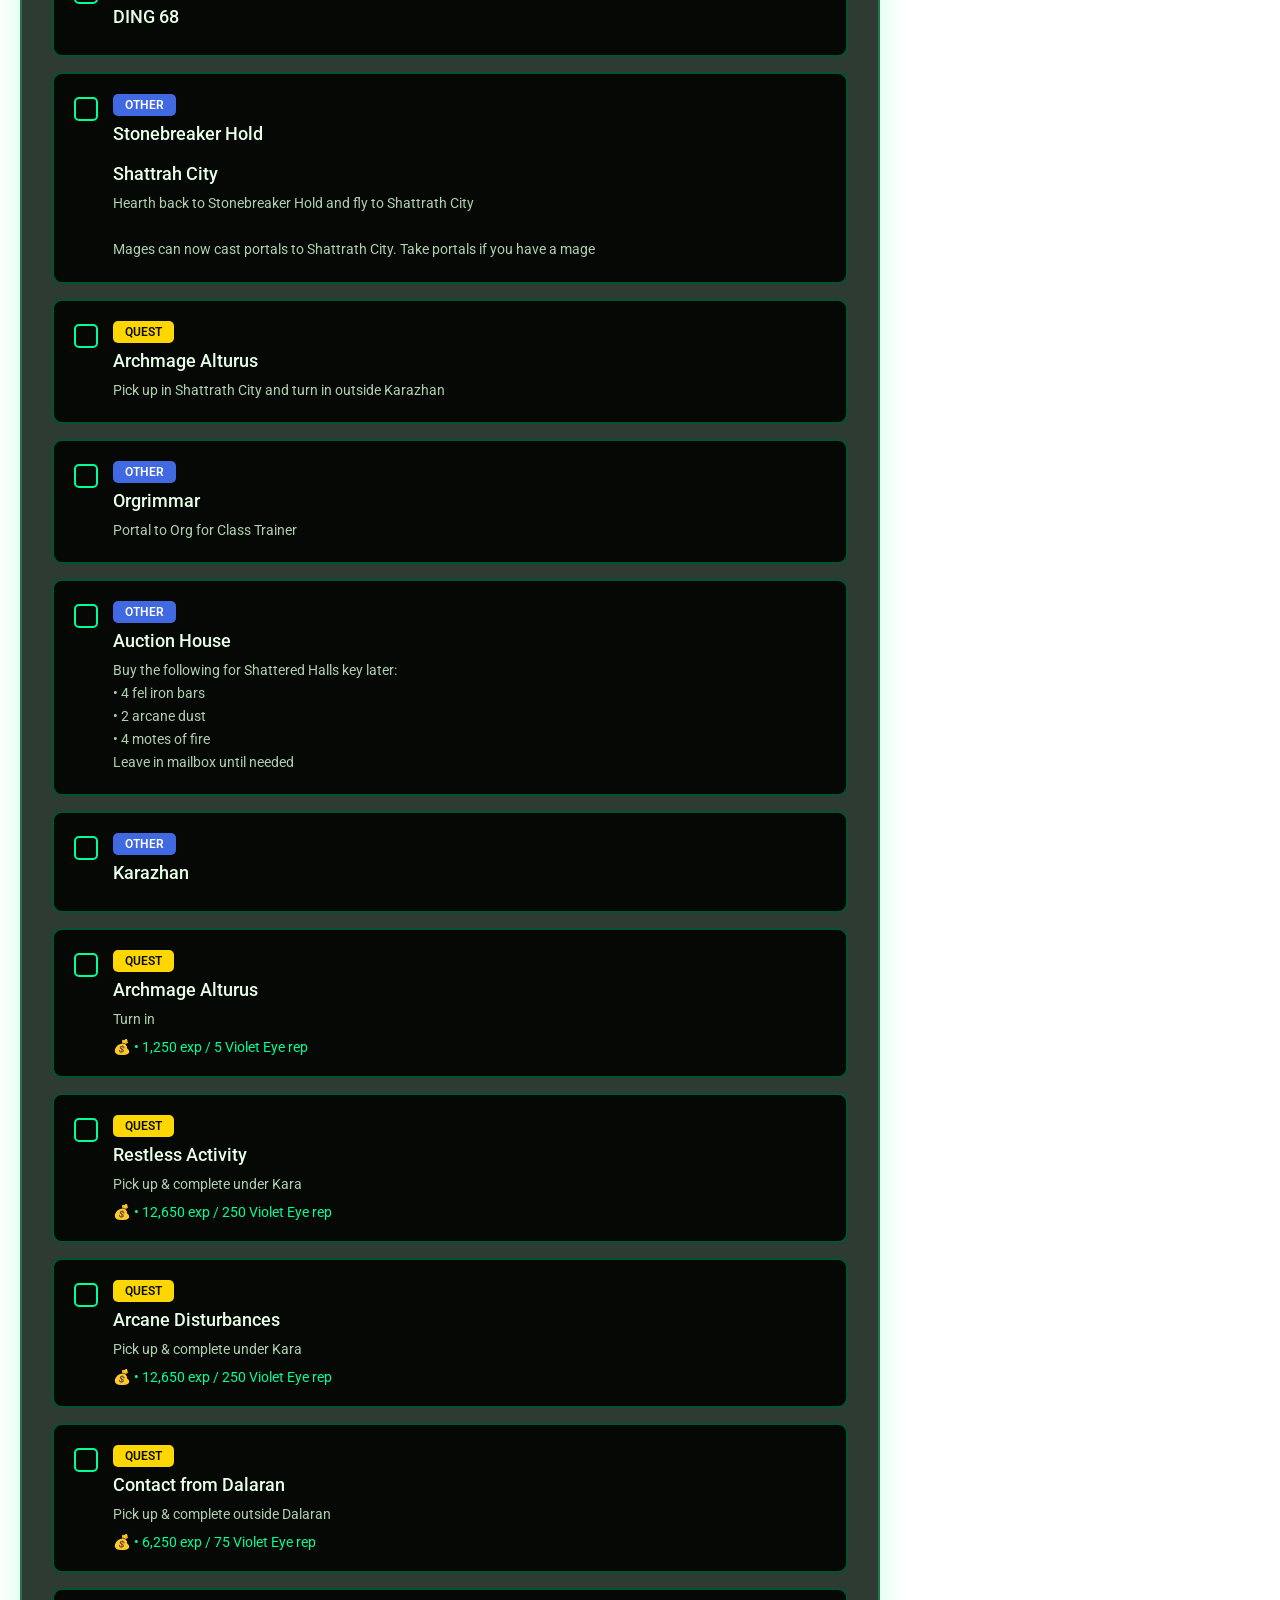
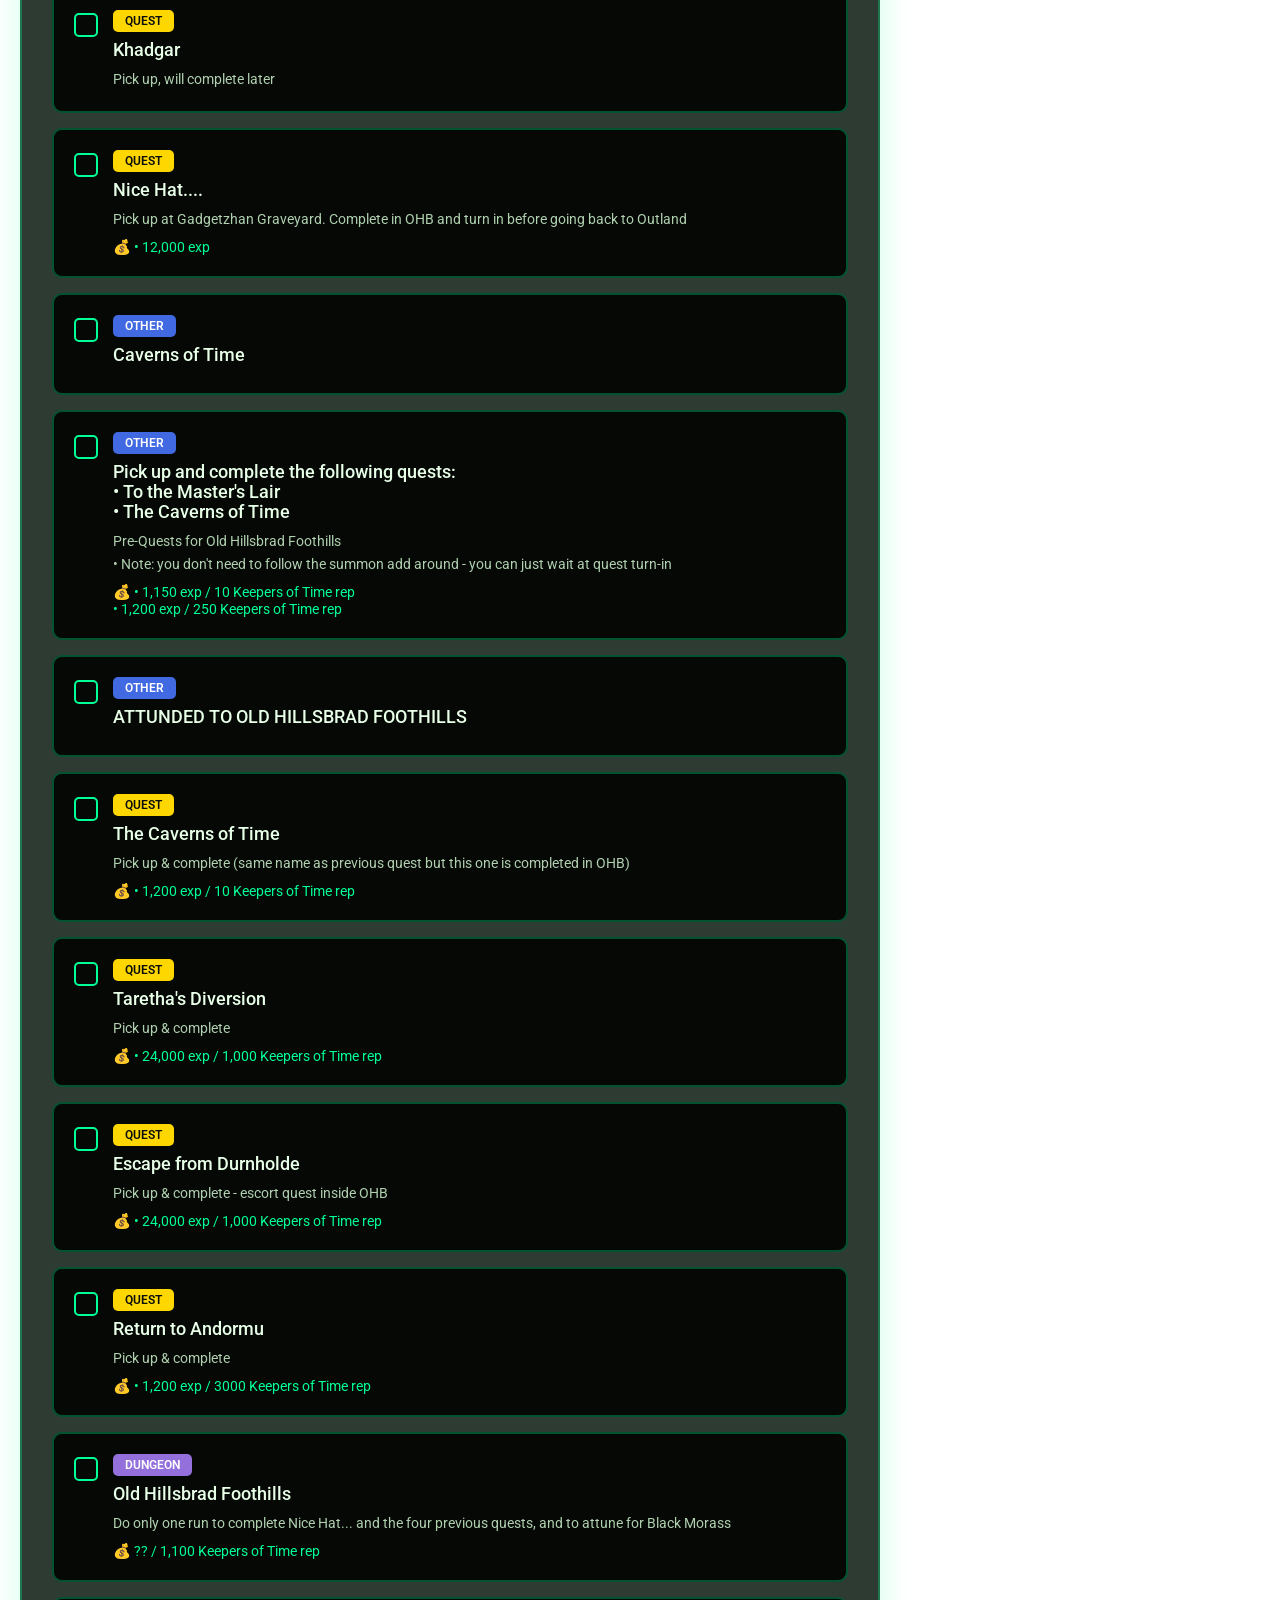
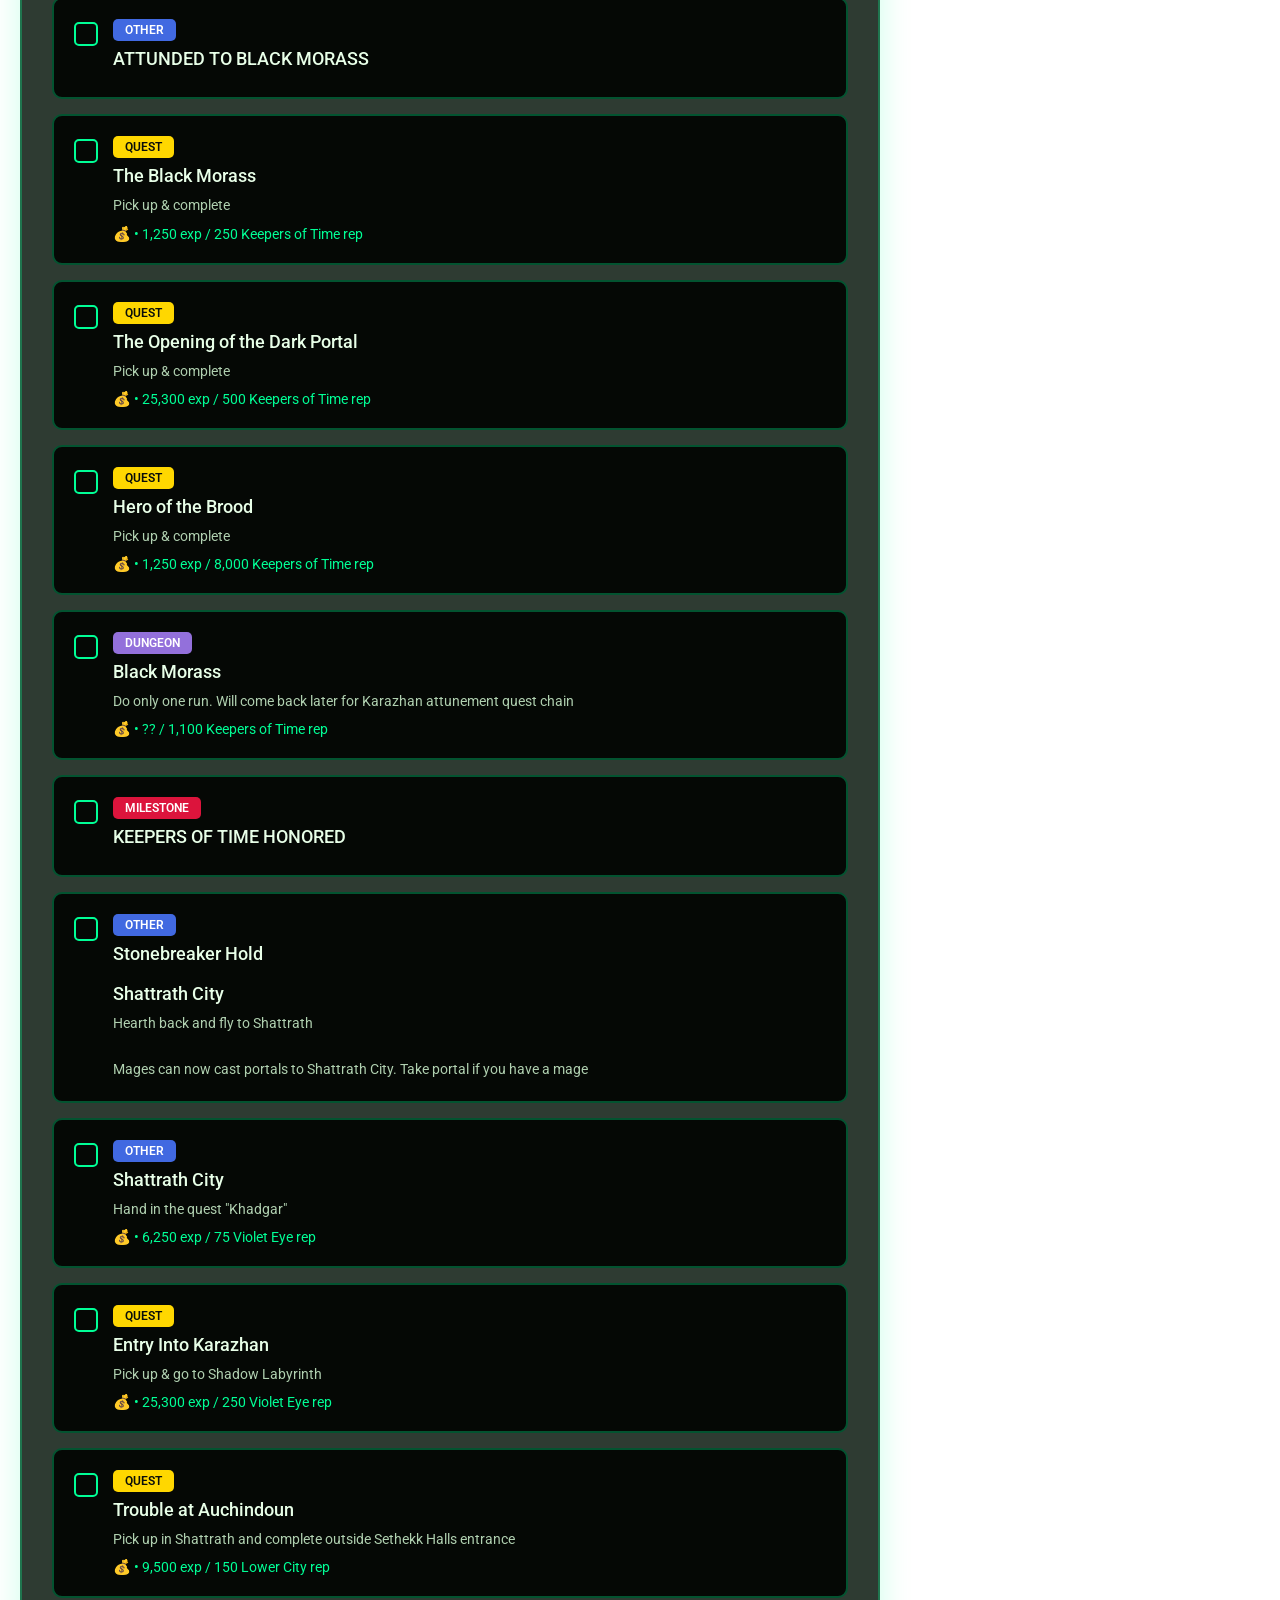
==== commit 39c289d2: "Fix: Rename to index.html for Render compatibility" ====
--- a/index.html
+++ b/index.html
@@ -4,43 +4,1504 @@
     <meta charset="UTF-8">
     <meta name="viewport" content="width=device-width, initial-scale=1.0">
     <title>TBC Leveling Logbook | 60-70 Guide</title>
+    <link rel="stylesheet" href="https://fonts.googleapis.com/css2?family=Cinzel:wght@400;600;700&family=Roboto:wght@300;400;500&display=swap">
+</head>
+<body>
+    <div class="container">
+        <header>
+            <div class="header-logo">
+                <img src="tbc_logo.webp" alt="TBC Logo" class="logo">
+            </div>
+            <h1>TBC Leveling Logbook</h1>
+            <p class="subtitle">Your Complete Guide from 60 to 70</p>
+            <div class="stats">
+                <div class="stat-item">
+                    <div class="stat-value" id="progress-percent">0%</div>
+                    <div class="stat-label">Progress</div>
+                </div>
+                <div class="stat-item">
+                    <div class="stat-value" id="tasks-completed">0/0</div>
+                    <div class="stat-label">Tasks Completed</div>
+                </div>
+                <div class="stat-item">
+                    <div class="stat-value" id="estimated-level">60</div>
+                    <div class="stat-label">Estimated Level</div>
+                </div>
+            </div>
+        </header>
+
+        <div class="controls">
+            <div class="filters">
+                <button class="filter-btn active" data-filter="all">All</button>
+                <button class="filter-btn" data-filter="quest">Quests</button>
+                <button class="filter-btn" data-filter="dungeon">Dungeons</button>
+                <button class="filter-btn" data-filter="grind">Grind</button>
+                <button class="filter-btn" data-filter="milestone">Milestones</button>
+                <button class="filter-btn" data-filter="other">Other</button>
+            </div>
+            <input type="text" class="search-box" id="search-box" placeholder="🔍 Search tasks...">
+        </div>
+
+        <div class="main-content">
+            <div class="route-section">
+                <h2 class="section-title">📜 Leveling Route</h2>
+                <div id="task-list" class="task-list"></div>
+            </div>
+
+            <div class="sidebar">
+                <div class="calculator-panel">
+                    <h3 class="panel-title">🧮 XP Calculator</h3>
+                    <div class="calculator-input">
+                        <input type="number" id="current-level" placeholder="Current" min="60" max="70" value="60">
+                        <input type="number" id="target-level" placeholder="Target" min="60" max="70" value="70">
+                    </div>
+                    <div class="xp-result">
+                        <div class="xp-result-value" id="xp-needed">0</div>
+                        <div class="xp-result-label">XP Needed</div>
+                    </div>
+                    <table class="xp-table">
+                        <thead>
+                            <tr>
+                                <th>Level</th>
+                                <th>XP Total</th>
+                            </tr>
+                        </thead>
+                        <tbody id="xp-table-body"></tbody>
+                    </table>
+                </div>
+
+                <div class="info-panel" id="info-panel">
+                    <h3 class="panel-title">ℹ️ Information</h3>
+                </div>
+            </div>
+        </div>
+    </div>
+
+    <script>
+        // ===== EMBEDDED DATA =====
+        const DATA = {
+            "introduction": {
+    "general_info": [
+        "This guide is intended to get a 5-man group from level 60 to 70 in the most efficient way:\n\n• to level 70 by generally avoiding leveling in the open world;\n• to obtain all heroic keys\n• to obtain the Shadow Labyrinth, Shattered Halls, and Arcatraz keys\n• to attune to Karazhan\n• to summon Nightbane in first raid ID",
+        "General Tips:\n• the group's professions should cover herbalism and mining to gather resources within dungeons, enchanting to disenchant unneeded blues and greens to save space and gather enchanting materials, and tailoring to turn cloth into bolts to save space\n• bring a few pieces of hit gear for when you start missing mobs again in the mid-60s. More hit = faster clears\n• study your group's pre-raid BIS lists and adjust route to obtain pre-raid BIS items if there's wiggle room\n• Going back to Orgrimmar every level could be a time waster. Each class should carefully review their new spells to decide whether it's worth taking a break to learn new abilities at 61, 63, 65 etc. If you must go back to Org, take advantage of ghetto hearth in RFC to get back quickly",
+        "Disclaimer:\nThis info was stolen from many different online resources and content creators. This is what I believe to be the best route based on their collective work and resources.\n\nPublished data on experience per dungeon run is wildly inconsistent. Actual number of runs to reach next level may vary (and for that reason are rarely discussed).\n\nFor best results, the group should be AQ40/Naxx appropriately geared when it goes through the Dark Portal"
+    ],
+    "xp_table": [
+        {
+            "level": 61,
+            "xp_needed": 494000
+        },
+        {
+            "level": 62,
+            "xp_needed": 574700
+        },
+        {
+            "level": 63,
+            "xp_needed": 614400
+        },
+        {
+            "level": 64,
+            "xp_needed": 650300
+        },
+        {
+            "level": 65,
+            "xp_needed": 682300
+        },
+        {
+            "level": 66,
+            "xp_needed": 710200
+        },
+        {
+            "level": 67,
+            "xp_needed": 734100
+        },
+        {
+            "level": 68,
+            "xp_needed": 753700
+        },
+        {
+            "level": 69,
+            "xp_needed": 768900
+        },
+        {
+            "level": 70,
+            "xp_needed": 779700
+        }
+    ]
+},
+            "route": [
+    {
+        "id": 4,
+        "type": "milestone",
+        "name": "START 60",
+        "notes": null,
+        "rewards": null
+    },
+    {
+        "id": 5,
+        "type": "quest",
+        "name": "Pick up and complete the following travel quests:\n• Through the Dark Portal\n• Arrival in Outland\n• Journey to Trallmar\n• Report to Nazgrel\n• Eradicate the Burning Legion",
+        "notes": "Pre-Quests for Hellfire Ramparts\n\nSet hearthstone to Thrallmar",
+        "rewards": "• 2,400 exp / 250 Thrallmar rep\n• 2,400 exp / 250 Thrallmar rep\n• 2,400 exp / 250 Thrallmar rep\n• 4,750 exp\n• 970 exp / 250 Thrallmar rep"
+    },
+    {
+        "id": 6,
+        "type": "quest",
+        "name": "Felspark Ravine",
+        "notes": "Pre-Quest for Hellfire Rampart\n• Note: This is an open world quest that will be contested, but it is worth it. Spending ~10 minutes at most to get all the mob tags needed with a 5-man group opens up more than 100k free exp (and a bunch of rep) in dungeon quests along our route. Spend 10 minutes now to save 1 hour later.",
+        "rewards": "• 9,800 exp / 250 Thrallmar rep"
+    },
+    {
+        "id": 7,
+        "type": "quest",
+        "name": "Forward Base: Reaver's Fall",
+        "notes": "Pre-Quest for Hellfire Ramparts",
+        "rewards": "• 970 exp / 10 Thrallmar rep"
+    },
+    {
+        "id": 8,
+        "type": "quest",
+        "name": "Weaken the Ramparts",
+        "notes": "Pick up",
+        "rewards": null
+    },
+    {
+        "id": 9,
+        "type": "dungeon",
+        "name": "Hellfire Ramparts",
+        "notes": "Do only one run to complete \"Weaken the Ramparts.\" Do not go back to Thrallmar to turn in quest yet",
+        "rewards": "• 33,105 exp / 630 Thrallmar rep per run"
+    },
+    {
+        "id": 10,
+        "type": "quest",
+        "name": "Dark Tidings",
+        "notes": "Loot from boss in Hellfire Ramparts. Do not go back to Thrallmar to turn in quest yet.",
+        "rewards": null
+    },
+    {
+        "id": 11,
+        "type": "dungeon",
+        "name": "Blood Furance",
+        "notes": "Repeat until you are 5,999/6,000 rep",
+        "rewards": "• 47,641 exp / 750 Thrallmar rep per run"
+    },
+    {
+        "id": 12,
+        "type": "travel",
+        "name": "Hearth to Thrallmar",
+        "notes": null,
+        "rewards": null
+    },
+    {
+        "id": 13,
+        "type": "quest",
+        "name": "Weaken the Ramparts",
+        "notes": "Turn in",
+        "rewards": "• 20,100 exp / 350 Thrallmar rep"
+    },
+    {
+        "id": 14,
+        "type": "quest",
+        "name": "Dark Tidings",
+        "notes": "Turn in (pre-req for The Blood of Life)",
+        "rewards": "• 20,100 exp / 250 Thrallmar rep"
+    },
+    {
+        "id": 15,
+        "type": "milestone",
+        "name": "THRALLMAR HONORED",
+        "notes": null,
+        "rewards": null
+    },
+    {
+        "id": 16,
+        "type": "quest",
+        "name": "Heart of Rage",
+        "notes": "Pick up",
+        "rewards": null
+    },
+    {
+        "id": 17,
+        "type": "quest",
+        "name": "The Blood is Life",
+        "notes": "Pick up",
+        "rewards": null
+    },
+    {
+        "id": 18,
+        "type": "dungeon",
+        "name": "Blood Furnace",
+        "notes": "Repeat until you ding 61",
+        "rewards": "• 47,641 exp per run"
+    },
+    {
+        "id": 19,
+        "type": "milestone",
+        "name": "DING 61",
+        "notes": null,
+        "rewards": null
+    },
+    {
+        "id": 20,
+        "type": "travel",
+        "name": "Hearth to Thrallmar",
+        "notes": null,
+        "rewards": null
+    },
+    {
+        "id": 21,
+        "type": "quest",
+        "name": "Heart of Rage",
+        "notes": "Turn in",
+        "rewards": "• 20,800 exp / 350 Thrallmar rep"
+    },
+    {
+        "id": 22,
+        "type": "quest",
+        "name": "The Blood is Life",
+        "notes": "Turn in",
+        "rewards": "• 20,800 exp / 350 Thrallmar rep"
+    },
+    {
+        "id": 23,
+        "type": "other",
+        "name": "Falcon Watch",
+        "notes": "Flight path",
+        "rewards": null
+    },
+    {
+        "id": 24,
+        "type": "other",
+        "name": "Cenarion Refuge",
+        "notes": "Set Hearthstone",
+        "rewards": null
+    },
+    {
+        "id": 25,
+        "type": "quest",
+        "name": "Warning the Cenarion Circle",
+        "notes": "Pick up & complete",
+        "rewards": "• 5,400 exp / 75 Cenarion Expedition rep"
+    },
+    {
+        "id": 26,
+        "type": "quest",
+        "name": "Return to the Marsh",
+        "notes": "Pick up & complete",
+        "rewards": "• 5,250 exp / 75 Cenarion Expedition rep"
+    },
+    {
+        "id": 27,
+        "type": "dungeon",
+        "name": "The Underbog",
+        "notes": "Repeat until you are 5,999/6,000 rep and ding 62\n• Kill all Slaves before the Masters\n• Complete the Underbog portion of \"Lost in Action\" and turn in while still 62\n• Note: Save all Sanguine Hibiscus for later for Sporegarr rep, and save Unidentified Plant Parts to donate to guildies or sell on the auction house",
+        "rewards": "• ~ 46,473 exp / 850 Cenarion Expedition rep per run"
+    },
+    {
+        "id": 28,
+        "type": "milestone",
+        "name": "DING 62",
+        "notes": null,
+        "rewards": null
+    },
+    {
+        "id": 29,
+        "type": "other",
+        "name": "Shattrath City",
+        "notes": "Flight path",
+        "rewards": null
+    },
+    {
+        "id": 30,
+        "type": "quest",
+        "name": "Aldor or Scryer",
+        "notes": "Choose your faction\n• Note: you don't need to follow the summoned add around - you can just wait at quest turn-in\n• Note: turning in Fel Armaments/Arcane Tomes etc. grants Sha'tar reputation up to 5,999/6,000 friendly. You may be able to reduce the number of dungeon runs needed to reach revered if you turn in Aldor/Scryer rep items now. This probably will not make a noticable difference because alot of pre-bis is found in the Sha'tar dungeons so you'll likely be running them anyway",
+        "rewards": null
+    },
+    {
+        "id": 31,
+        "type": "other",
+        "name": "Orgrimmar",
+        "notes": "Portal to Org for Class Trainer",
+        "rewards": null
+    },
+    {
+        "id": 32,
+        "type": "other",
+        "name": "Cenarion Refuge",
+        "notes": "Hearth back",
+        "rewards": null
+    },
+    {
+        "id": 33,
+        "type": "quest",
+        "name": "Failed Incursion",
+        "notes": "Pick up & complete",
+        "rewards": "• 1,100 exp / 10 Cenarion Expedition rep"
+    },
+    {
+        "id": 34,
+        "type": "milestone",
+        "name": "CENARION EXPEDITION HONORED",
+        "notes": null,
+        "rewards": null
+    },
+    {
+        "id": 35,
+        "type": "quest",
+        "name": "Lost in Action",
+        "notes": "Pick up",
+        "rewards": null
+    },
+    {
+        "id": 36,
+        "type": "dungeon",
+        "name": "Slave Pens",
+        "notes": "Do only one run to complete the Slave Pens portion of \"Lost in Action\"\n• Note: Save all Unidentified Plant Parts to donate to guildies or sell on the auction house",
+        "rewards": "• ~ 44,000 exp"
+    },
+    {
+        "id": 37,
+        "type": "dungeon",
+        "name": "The Underbog",
+        "notes": "Repeat until you ding 63. \n• Kill all Slaves before the Masters\n• Complete the Underbog portion of \"Lost in Action\" and turn in while still 62\n• Note: Save all Sanguine Hibiscus for later for Sporegarr rep, and save Unidentified Plant Parts to donate to guildies or sell on the auction house",
+        "rewards": "• 22,000 exp / 500 Cenarion Expedition\n• 45,011 exp per run"
+    },
+    {
+        "id": 38,
+        "type": "milestone",
+        "name": "DING 63",
+        "notes": null,
+        "rewards": null
+    },
+    {
+        "id": 39,
+        "type": "other",
+        "name": "Stonebreaker Hold",
+        "notes": "Flight path & set hearth",
+        "rewards": null
+    },
+    {
+        "id": 40,
+        "type": "other",
+        "name": "Auchindoun",
+        "notes": null,
+        "rewards": null
+    },
+    {
+        "id": 41,
+        "type": "dungeon",
+        "name": "Mana Tombs",
+        "notes": "Repeat until you ding 64",
+        "rewards": "• 47, 318 exp / 990 Consortium rep per run"
+    },
+    {
+        "id": 42,
+        "type": "milestone",
+        "name": "DING 64",
+        "notes": null,
+        "rewards": null
+    },
+    {
+        "id": 43,
+        "type": "milestone",
+        "name": "THE CONSORTIUM HONORED",
+        "notes": null,
+        "rewards": null
+    },
+    {
+        "id": 44,
+        "type": "other",
+        "name": "Orgrimmar",
+        "notes": "Portal to Org for Class Trainer",
+        "rewards": null
+    },
+    {
+        "id": 45,
+        "type": "other",
+        "name": "Stonebreaker Hold",
+        "notes": "Hearth back",
+        "rewards": null
+    },
+    {
+        "id": 46,
+        "type": "dungeon",
+        "name": "Mana Tombs",
+        "notes": "Repeat until you will ding 65 after you hand in \"Undercutting the Competition,\" \"Safety Is Job One,\" and \"Someone Else's Hard Work Pays Off.\" In other words, if you finish a run and have less than 67,800 exp until level, do not do another run. Instead turn the 3 quests in. If you have more than 67,800 exp until level, do one more run and then turn the quets in",
+        "rewards": "• 44,736 exp / 990 Consortium rep per run"
+    },
+    {
+        "id": 47,
+        "type": "quest",
+        "name": "Undercutting the Competition",
+        "notes": "Pick up & complete",
+        "rewards": "• 22,600 exp / 500 Consortium rep"
+    },
+    {
+        "id": 48,
+        "type": "quest",
+        "name": "Safety Is Job One",
+        "notes": "Pick up & complete",
+        "rewards": "• 22,600 exp / 350 Consortium rep"
+    },
+    {
+        "id": 49,
+        "type": "quest",
+        "name": "Someone Else's Hard Work Pays Off",
+        "notes": "Pick up & complete - escort quest inside MT",
+        "rewards": "• 22,600 exp / 500 Consortium rep"
+    },
+    {
+        "id": 50,
+        "type": "milestone",
+        "name": "DING 65",
+        "notes": null,
+        "rewards": null
+    },
+    {
+        "id": 51,
+        "type": "milestone",
+        "name": "THE CONSORTIUM REVERED",
+        "notes": null,
+        "rewards": null
+    },
+    {
+        "id": 52,
+        "type": "quest",
+        "name": "Everything Will Be Alright",
+        "notes": "Pick up & complete",
+        "rewards": "• 23, 300 exp / 500 Sha'tar rep"
+    },
+    {
+        "id": 53,
+        "type": "dungeon",
+        "name": "Auchenai Crpyts",
+        "notes": "Do only one run to complete \"Everything Will Be Alright\"",
+        "rewards": "• ?? exp / 750 Lower City rep"
+    },
+    {
+        "id": 54,
+        "type": "dungeon",
+        "name": "Mana Tombs",
+        "notes": "Repeat until you ding 66",
+        "rewards": "• 43,442 exp per run"
+    },
+    {
+        "id": 55,
+        "type": "milestone",
+        "name": "DING 66",
+        "notes": null,
+        "rewards": null
+    },
+    {
+        "id": 56,
+        "type": "other",
+        "name": "Orgrimmar",
+        "notes": "Portal to Org for Class Trainer",
+        "rewards": null
+    },
+    {
+        "id": 57,
+        "type": "other",
+        "name": "Stonebreaker Hold\n\nShattrath City",
+        "notes": "Hearth back\n\nMages can now cast portals to Shattrath City. Take portal if you have a mage",
+        "rewards": null
+    },
+    {
+        "id": 58,
+        "type": "other",
+        "name": "Garadar",
+        "notes": "Flight path",
+        "rewards": null
+    },
+    {
+        "id": 59,
+        "type": "other",
+        "name": "Pick up and complete the following quests:\n• The Ring of Blood: Brokentoe\n• The Ring of Blood: Rokdar the Sundered Lord\n• The Ring of Blood: Skra'gath\n• The Ring of Blood: The Blue Brothers\n• The Ring of Blood: The Warmaul Champion\n• The Ring of Blood: The Final Challenge",
+        "notes": "Defeat the Ring of Blood",
+        "rewards": "• 17,450 exp\n• 17,450 exp\n• 17,450 exp\n• 17,450 exp\n• 17,450 exp\n• 17,950 exp"
+    },
+    {
+        "id": 60,
+        "type": "other",
+        "name": "Stonebreaker Hold",
+        "notes": "Hearth back",
+        "rewards": null
+    },
+    {
+        "id": 61,
+        "type": "other",
+        "name": "Auchindoun",
+        "notes": null,
+        "rewards": null
+    },
+    {
+        "id": 62,
+        "type": "dungeon",
+        "name": "Sethekk Halls",
+        "notes": "Repeat until you ding 67",
+        "rewards": "• 40, 688 exp / 1139 Lower City rep per run"
+    },
+    {
+        "id": 63,
+        "type": "quest",
+        "name": "Brother Against Brother",
+        "notes": "Pick up & complete\n• Note: Only turn in after 5,999/6,000 rep (at 66)",
+        "rewards": "• 24,600 exp / 350 Lower City rep"
+    },
+    {
+        "id": 64,
+        "type": "quest",
+        "name": "Terokk's Legacy",
+        "notes": "Pick up & complete (at 66)",
+        "rewards": "• 24,600 exp"
+    },
+    {
+        "id": 65,
+        "type": "other",
+        "name": "OBTAINED KEY TO SHADOW LABYRINTH",
+        "notes": null,
+        "rewards": null
+    },
+    {
+        "id": 66,
+        "type": "milestone",
+        "name": "DING 67",
+        "notes": null,
+        "rewards": null
+    },
+    {
+        "id": 67,
+        "type": "milestone",
+        "name": "LOWER CITY HONORED",
+        "notes": null,
+        "rewards": null
+    },
+    {
+        "id": 68,
+        "type": "dungeon",
+        "name": "Sethekk Halls",
+        "notes": "Repeat until you ding 68",
+        "rewards": "• 34,270 exp per run"
+    },
+    {
+        "id": 69,
+        "type": "milestone",
+        "name": "DING 68",
+        "notes": null,
+        "rewards": null
+    },
+    {
+        "id": 70,
+        "type": "other",
+        "name": "Stonebreaker Hold\n\nShattrah City",
+        "notes": "Hearth back to Stonebreaker Hold and fly to Shattrath City\n\nMages can now cast portals to Shattrath City. Take portals if you have a mage",
+        "rewards": null
+    },
+    {
+        "id": 71,
+        "type": "quest",
+        "name": "Archmage Alturus",
+        "notes": "Pick up in Shattrath City and turn in outside Karazhan",
+        "rewards": null
+    },
+    {
+        "id": 72,
+        "type": "other",
+        "name": "Orgrimmar",
+        "notes": "Portal to Org for Class Trainer",
+        "rewards": null
+    },
+    {
+        "id": 73,
+        "type": "other",
+        "name": "Auction House",
+        "notes": "Buy the following for Shattered Halls key later:\n• 4 fel iron bars\n• 2 arcane dust\n• 4 motes of fire\nLeave in mailbox until needed",
+        "rewards": null
+    },
+    {
+        "id": 74,
+        "type": "other",
+        "name": "Karazhan",
+        "notes": null,
+        "rewards": null
+    },
+    {
+        "id": 75,
+        "type": "quest",
+        "name": "Archmage Alturus",
+        "notes": "Turn in",
+        "rewards": "• 1,250 exp / 5 Violet Eye rep"
+    },
+    {
+        "id": 76,
+        "type": "quest",
+        "name": "Restless Activity",
+        "notes": "Pick up & complete under Kara",
+        "rewards": "• 12,650 exp / 250 Violet Eye rep"
+    },
+    {
+        "id": 77,
+        "type": "quest",
+        "name": "Arcane Disturbances",
+        "notes": "Pick up & complete under Kara",
+        "rewards": "• 12,650 exp / 250 Violet Eye rep"
+    },
+    {
+        "id": 78,
+        "type": "quest",
+        "name": "Contact from Dalaran",
+        "notes": "Pick up & complete outside Dalaran",
+        "rewards": "• 6,250 exp / 75 Violet Eye rep"
+    },
+    {
+        "id": 79,
+        "type": "quest",
+        "name": "Khadgar",
+        "notes": "Pick up, will complete later",
+        "rewards": null
+    },
+    {
+        "id": 80,
+        "type": "quest",
+        "name": "Nice Hat....",
+        "notes": "Pick up at Gadgetzhan Graveyard. Complete in OHB and turn in before going back to Outland",
+        "rewards": "• 12,000 exp"
+    },
+    {
+        "id": 81,
+        "type": "other",
+        "name": "Caverns of Time",
+        "notes": null,
+        "rewards": null
+    },
+    {
+        "id": 82,
+        "type": "other",
+        "name": "Pick up and complete the following quests:\n• To the Master's Lair\n• The Caverns of Time",
+        "notes": "Pre-Quests for Old Hillsbrad Foothills\n• Note: you don't need to follow the summon add around - you can just wait at quest turn-in",
+        "rewards": "• 1,150 exp / 10 Keepers of Time rep\n• 1,200 exp / 250 Keepers of Time rep"
+    },
+    {
+        "id": 83,
+        "type": "other",
+        "name": "ATTUNDED TO OLD HILLSBRAD FOOTHILLS",
+        "notes": null,
+        "rewards": null
+    },
+    {
+        "id": 84,
+        "type": "quest",
+        "name": "The Caverns of Time",
+        "notes": "Pick up & complete (same name as previous quest but this one is completed in OHB)",
+        "rewards": "• 1,200 exp / 10 Keepers of Time rep"
+    },
+    {
+        "id": 85,
+        "type": "quest",
+        "name": "Taretha's Diversion",
+        "notes": "Pick up & complete",
+        "rewards": "• 24,000 exp / 1,000 Keepers of Time rep"
+    },
+    {
+        "id": 86,
+        "type": "quest",
+        "name": "Escape from Durnholde",
+        "notes": "Pick up & complete - escort quest inside OHB",
+        "rewards": "• 24,000 exp / 1,000 Keepers of Time rep"
+    },
+    {
+        "id": 87,
+        "type": "quest",
+        "name": "Return to Andormu",
+        "notes": "Pick up & complete",
+        "rewards": "• 1,200 exp / 3000 Keepers of Time rep"
+    },
+    {
+        "id": 88,
+        "type": "dungeon",
+        "name": "Old Hillsbrad Foothills",
+        "notes": "Do only one run to complete Nice Hat... and the four previous quests, and to attune for Black Morass",
+        "rewards": "?? / 1,100 Keepers of Time rep"
+    },
+    {
+        "id": 89,
+        "type": "other",
+        "name": "ATTUNDED TO BLACK MORASS",
+        "notes": null,
+        "rewards": null
+    },
+    {
+        "id": 90,
+        "type": "quest",
+        "name": "The Black Morass",
+        "notes": "Pick up & complete",
+        "rewards": "• 1,250 exp / 250 Keepers of Time rep"
+    },
+    {
+        "id": 91,
+        "type": "quest",
+        "name": "The Opening of the Dark Portal",
+        "notes": "Pick up & complete",
+        "rewards": "• 25,300 exp / 500 Keepers of Time rep"
+    },
+    {
+        "id": 92,
+        "type": "quest",
+        "name": "Hero of the Brood",
+        "notes": "Pick up & complete",
+        "rewards": "• 1,250 exp / 8,000 Keepers of Time rep"
+    },
+    {
+        "id": 93,
+        "type": "dungeon",
+        "name": "Black Morass",
+        "notes": "Do only one run. Will come back later for Karazhan attunement quest chain",
+        "rewards": "• ?? / 1,100 Keepers of Time rep"
+    },
+    {
+        "id": 94,
+        "type": "milestone",
+        "name": "KEEPERS OF TIME HONORED",
+        "notes": null,
+        "rewards": null
+    },
+    {
+        "id": 95,
+        "type": "other",
+        "name": "Stonebreaker Hold\n\nShattrath City",
+        "notes": "Hearth back and fly to Shattrath\n\nMages can now cast portals to Shattrath City. Take portal if you have a mage",
+        "rewards": null
+    },
+    {
+        "id": 96,
+        "type": "other",
+        "name": "Shattrath City",
+        "notes": "Hand in the quest \"Khadgar\"",
+        "rewards": "• 6,250 exp / 75 Violet Eye rep"
+    },
+    {
+        "id": 97,
+        "type": "quest",
+        "name": "Entry Into Karazhan",
+        "notes": "Pick up & go to Shadow Labyrinth",
+        "rewards": "• 25,300 exp / 250 Violet Eye rep"
+    },
+    {
+        "id": 98,
+        "type": "quest",
+        "name": "Trouble at Auchindoun",
+        "notes": "Pick up in Shattrath and complete outside Sethekk Halls entrance",
+        "rewards": "• 9,500 exp / 150 Lower City rep"
+    },
+    {
+        "id": 99,
+        "type": "quest",
+        "name": "The Codex of Blood",
+        "notes": "Pick up outside Sethekk Halls and complete inside Shadow Labyrinth",
+        "rewards": "• 25, 300 exp / 350 Lower City rep"
+    },
+    {
+        "id": 100,
+        "type": "quest",
+        "name": "Into the Heart of the Labyrinth",
+        "notes": "Pick up inside Shadow Labyrinth and kill Murmur. Turn quest in at Shattrath City after last Shadow Labyrinth run",
+        "rewards": null
+    },
+    {
+        "id": 101,
+        "type": "quest",
+        "name": "The Soul Devices",
+        "notes": "Pick up inside Shadow Labyrinth. Turn quest in at Shattrath City after last Shadow Labyrinth run",
+        "rewards": null
+    },
+    {
+        "id": 102,
+        "type": "dungeon",
+        "name": "Shadow Labyrinth",
+        "notes": "Key is behind Murmur. Complete 6 runs to hit revered\n\nShadow Labyrinth notable loot:\n• Spellstrike Pants recipe\n• Idol of Emerald Queen\n• Adamantine Figurine\n• Sonic Spear\n• Broach of Heightened Potential",
+        "rewards": "• 54,504 exp / 2012 Lower City rep per run"
+    },
+    {
+        "id": 103,
+        "type": "milestone",
+        "name": "LOWER CITY REVERED - HEROICS ATTUNED",
+        "notes": null,
+        "rewards": null
+    },
+    {
+        "id": 104,
+        "type": "other",
+        "name": "Stonebreaker Hold\n\nShattrath City",
+        "notes": "Hearth back then fly to Shattrath City\n\nMages can now cast portals to Shattrath City. Take portal if you have a mage",
+        "rewards": null
+    },
+    {
+        "id": 105,
+        "type": "quest",
+        "name": "Into the Heart of the Labyrinth",
+        "notes": "Turn in",
+        "rewards": "• 25,300 exp / 500 Lower City rep"
+    },
+    {
+        "id": 106,
+        "type": "quest",
+        "name": "The Soul Devices",
+        "notes": "Turn in",
+        "rewards": "• 25, 300 exp / 350 Lower City rep"
+    },
+    {
+        "id": 107,
+        "type": "quest",
+        "name": "Entry Into Karazhan",
+        "notes": "Turn in",
+        "rewards": "• 25,300 exp / 250 Violet Eye rep"
+    },
+    {
+        "id": 108,
+        "type": "quest",
+        "name": "The Second and Third Fragments",
+        "notes": "Pick up quest",
+        "rewards": null
+    },
+    {
+        "id": 109,
+        "type": "other",
+        "name": "Cenarion Refuge",
+        "notes": "Set Hearthstone",
+        "rewards": null
+    },
+    {
+        "id": 110,
+        "type": "quest",
+        "name": "The Warlord's Hideout",
+        "notes": "Pick up & complete quest outside Steamvaults",
+        "rewards": "• 25,300 exp / 500 Cenarion Expedition rep"
+    },
+    {
+        "id": 111,
+        "type": "quest",
+        "name": "Orders from Lady Vash",
+        "notes": "Pick up from random drop within Steamvaults. During trip back to Cenarion Refuge turn in. This will allow you to pick up Coilfang Armaments in Steamvaults moving forward",
+        "rewards": "• 12,650 exp / 500 Cenarion Expedition rep"
+    },
+    {
+        "id": 112,
+        "type": "dungeon",
+        "name": "Steamvaults",
+        "notes": "• Kill all Slaves before the Masters die\n• Key is in the water before the first boss\n• Complete 7 runs to hit revered\n•Note: Unidentified Plant Parts and Coilfang Armaments will not reduce the # of runs we need to run to hit revered, so we will not bother with them. Donate Unidentified Plant Parts to guildies or sell them on the auction hosue. Turn in Coilfang Armaments if seeking exalted with the Cenerarion Expedition, otherwise just sell on the auction house\n\nSteamvaults notable loot:\n• Incantor's Pauldrons\n• Scintilating Coral Band\n• Serpantcrest Lifestaff\n• Beast Lord Mantle\n• Beast Lord Leggings",
+        "rewards": "• 43,693 exp / 1796 Cenarion Expedition rep per run"
+    },
+    {
+        "id": 113,
+        "type": "milestone",
+        "name": "CENARION EXPEDITION REVERED - HEROICS ATTUNED",
+        "notes": null,
+        "rewards": null
+    },
+    {
+        "id": 114,
+        "type": "milestone",
+        "name": "DING 69",
+        "notes": null,
+        "rewards": null
+    },
+    {
+        "id": 115,
+        "type": "other",
+        "name": "Shadowmoon Village",
+        "notes": "Flight path",
+        "rewards": null
+    },
+    {
+        "id": 116,
+        "type": "quest",
+        "name": "Entry Into the Citadel",
+        "notes": "Pick up by killing Smith Gorlunk at left side of Black Temple, and turn in at Thrallmar\n• This is the start of the questline to obtain the Shattered Halls key",
+        "rewards": "• 12,650 exp / 250 Thrallmar rep"
+    },
+    {
+        "id": 117,
+        "type": "other",
+        "name": "Thrallmar",
+        "notes": "Get your fel iron bars, arcane dust, and motes of fire out of the mailbox in preperation to complete the next quest",
+        "rewards": null
+    },
+    {
+        "id": 118,
+        "type": "other",
+        "name": "Thrallmar",
+        "notes": "Set Hearthstone",
+        "rewards": null
+    },
+    {
+        "id": 119,
+        "type": "quest",
+        "name": "Grand Master Rohok",
+        "notes": "Pick up & complete",
+        "rewards": "• 3,150 exp / 25 Thrallmar rep"
+    },
+    {
+        "id": 120,
+        "type": "quest",
+        "name": "Rohok's Request",
+        "notes": "Pick up & complete",
+        "rewards": "• 12,650 exp / 250 Thrallmar rep"
+    },
+    {
+        "id": 121,
+        "type": "quest",
+        "name": "Hotter Than Hell",
+        "notes": "Pick up & complete by killing a Fel Reaver\n• Note: You DO NOT need to actually kill the Fel Reaver. If there's a dead one on the ground, plunge the quest item into its corpse and yonu will complete the quest",
+        "rewards": "• 15,800 exp / 350 Thrallmar rep"
+    },
+    {
+        "id": 122,
+        "type": "other",
+        "name": "OBTAINED KEY TO SHATTERED HALLS",
+        "notes": null,
+        "rewards": null
+    },
+    {
+        "id": 123,
+        "type": "quest",
+        "name": "The Will of the Warchief",
+        "notes": "Pick up & complete (Shattered Halls)",
+        "rewards": "• 25,300 exp / 500 Thrallmar rep"
+    },
+    {
+        "id": 124,
+        "type": "quest",
+        "name": "Pride of the Fel Horde",
+        "notes": "Pick up & complete (Shattered Halls)",
+        "rewards": "• 25,300 exp / 250 Thrallmar rep"
+    },
+    {
+        "id": 125,
+        "type": "dungeon",
+        "name": "Shattered Halls",
+        "notes": "Complete 6-7 runs to hit revered\n\nShattered Halls notable loot:\n• Spellstrike Hood recipe\n• Beast Lord Handguards\n• Greathelm of the Unbreakable\n• Figurine of the Colossus\n• Runesong Dagger",
+        "rewards": "• 83,788 exp / 1,640 Thrallmar rep per run"
+    },
+    {
+        "id": 126,
+        "type": "milestone",
+        "name": "THRALLMAR REVERED - HEROICS ATTUNED",
+        "notes": null,
+        "rewards": null
+    },
+    {
+        "id": 127,
+        "type": "milestone",
+        "name": "*** DEALER'S CHOICE *** -- Your group should decide whether to grind Steamvaults, Shattered Halls, or Shadow Labyrinth until 70. Examine your group's pre-bis lists and decide which dungeon is worth running, either because of Exalted reputation rewards or boss drops. The Black Morass is terrible exp per run so the last few runs until revered should be saved until we're level 70 and headed back there to complete Kara attunement (this also saves us an extra trip to and from COT. We're not going to begin the Arcatraz key questline yet because it involves alot of open world questing and traveling to and around Netherstorm is a pain without a flying mount. We'll complete the key questline and the Sha'tar dungeons at level 70 after we've bought flying mounts. Set hearthstone for whichever dungeon hub you choose.",
+        "notes": null,
+        "rewards": null
+    },
+    {
+        "id": 128,
+        "type": "milestone",
+        "name": "DING 70",
+        "notes": null,
+        "rewards": null
+    },
+    {
+        "id": 129,
+        "type": "other",
+        "name": "Shadowmoon Village",
+        "notes": "Buy flying mount",
+        "rewards": null
+    },
+    {
+        "id": 130,
+        "type": "other",
+        "name": "Orgrimmar",
+        "notes": "Portal to Org for Class Trainer",
+        "rewards": null
+    },
+    {
+        "id": 131,
+        "type": "other",
+        "name": "Thrallmar/Cenarion Refuge/Stonebreaker Hold\n\nShattrath City",
+        "notes": "Hearth back\n\nMages can now cast portals to Shattrath City. Take portal if you have a mage",
+        "rewards": null
+    },
+    {
+        "id": 132,
+        "type": "quest",
+        "name": "Assisting the Consortium",
+        "notes": "Pick up & complete in Area 52\n• This is the start of the questline to obtain the Arcatraz Key\n\nNote: If you have a mage, set your hearth to Area 52.",
+        "rewards": "• 10 Consortium rep"
+    },
+    {
+        "id": 133,
+        "type": "quest",
+        "name": "Consortium Crystal Collection",
+        "notes": "Pick up & complete",
+        "rewards": "• 250 Consortium rep"
+    },
+    {
+        "id": 134,
+        "type": "quest",
+        "name": "A Heap of Etherals",
+        "notes": "Pick up & complete",
+        "rewards": "• 250 Consortium rep"
+    },
+    {
+        "id": 135,
+        "type": "quest",
+        "name": "Warp-Raider Nessad",
+        "notes": "Pick up & complete",
+        "rewards": "• 250 Consortium rep"
+    },
+    {
+        "id": 136,
+        "type": "quest",
+        "name": "Request for Assistance",
+        "notes": "Pick up & complete",
+        "rewards": "• 10 Consortium rep"
+    },
+    {
+        "id": 137,
+        "type": "quest",
+        "name": "Rightful Repossession",
+        "notes": "Pick up & complete",
+        "rewards": "• 250 Consortium rep"
+    },
+    {
+        "id": 138,
+        "type": "quest",
+        "name": "An Audience with the Prince",
+        "notes": "Pick up & complete",
+        "rewards": "• 75 Consortium rep"
+    },
+    {
+        "id": 139,
+        "type": "quest",
+        "name": "Triangulation Point One",
+        "notes": "Pick up & complete",
+        "rewards": "• 250 Consortium rep"
+    },
+    {
+        "id": 140,
+        "type": "quest",
+        "name": "Triangulation Point Two",
+        "notes": "Pick up & complete",
+        "rewards": "• 250 Consortium rep"
+    },
+    {
+        "id": 141,
+        "type": "quest",
+        "name": "Full Triangle",
+        "notes": "Pick up & complete",
+        "rewards": "• 500 Consortium rep"
+    },
+    {
+        "id": 142,
+        "type": "quest",
+        "name": "Special Delivery to Shattrath City",
+        "notes": "Pick up in Netherstorm and complete in Shattrath City\n\nNote: if you do not have a mage, set your hearth to Shattrath City",
+        "rewards": "• 1,000 Sha'tar rep"
+    },
+    {
+        "id": 143,
+        "type": "quest",
+        "name": "How to Break Into the Arcatraz",
+        "notes": "Pick up quest",
+        "rewards": null
+    },
+    {
+        "id": 144,
+        "type": "other",
+        "name": "Area 52/TK Dungeons",
+        "notes": "Hearth to Area 52 if hearth is set there. Otherwise fly directly to TK dungeons",
+        "rewards": null
+    },
+    {
+        "id": 145,
+        "type": "dungeon",
+        "name": "The Mechanar",
+        "notes": "Top half of key drops off final boss",
+        "rewards": "• 1,150 Sha'tar rep"
+    },
+    {
+        "id": 146,
+        "type": "dungeon",
+        "name": "The Botanica",
+        "notes": "Bottom half of key drops off final boss",
+        "rewards": "• 1,950 Sha'tar rep"
+    },
+    {
+        "id": 147,
+        "type": "quest",
+        "name": "How to Break Into the Arcatraz",
+        "notes": "Turn in quest",
+        "rewards": "• 1,000 Sha'tar rep"
+    },
+    {
+        "id": 148,
+        "type": "other",
+        "name": "OBTAINED KEY TO THE ARCATRAZ",
+        "notes": null,
+        "rewards": null
+    },
+    {
+        "id": 149,
+        "type": "quest",
+        "name": "Harbringer of Doom",
+        "notes": "Pick up & kill final boss of Arcatraz",
+        "rewards": null
+    },
+    {
+        "id": 150,
+        "type": "dungeon",
+        "name": "The Arcatraz",
+        "notes": "Key is in voidwalker room",
+        "rewards": "• 1,150 Sha'tar rep"
+    },
+    {
+        "id": 151,
+        "type": "other",
+        "name": "Shattrath City",
+        "notes": "Hearth/Teleport to Shattrath",
+        "rewards": null
+    },
+    {
+        "id": 152,
+        "type": "quest",
+        "name": "Harbringer of Doom",
+        "notes": "Turn in quest",
+        "rewards": "• 1,000 Sha'tar rep"
+    },
+    {
+        "id": 153,
+        "type": "quest",
+        "name": "The Second and Third Fragments",
+        "notes": "Turn in quest",
+        "rewards": "• 350 Violet Eye rep"
+    },
+    {
+        "id": 154,
+        "type": "quest",
+        "name": "The Master's Touch",
+        "notes": "Pick up quest",
+        "rewards": null
+    },
+    {
+        "id": 155,
+        "type": "dungeon",
+        "name": "The Black Morass",
+        "notes": "Run until revered, should be five runs\n\nBlack Morass notable loot:\n• Legplates of the Bold\n• Mantle of Three Terrors\n• Hourglass of the Unraveller\n• Scarab of the Infinite Cycle\n• Mana-etched Crown",
+        "rewards": "• 1,100 Keepers of Time rep"
+    },
+    {
+        "id": 156,
+        "type": "milestone",
+        "name": "KEEPERS OF TIME REVERED - HEROICS ATTUNED",
+        "notes": null,
+        "rewards": null
+    },
+    {
+        "id": 157,
+        "type": "quest",
+        "name": "The Master's Touch",
+        "notes": "Talk to Medievh to complete",
+        "rewards": "• 350 Violet Eye rep"
+    },
+    {
+        "id": 158,
+        "type": "quest",
+        "name": "Return to Khadgar",
+        "notes": "Turn in quest in Shattrath City",
+        "rewards": "• 500 Violet Eye rep"
+    },
+    {
+        "id": 159,
+        "type": "other",
+        "name": "ATTUNED TO KARAZHAN",
+        "notes": null,
+        "rewards": null
+    },
+    {
+        "id": 160,
+        "type": "dungeon",
+        "name": "*** DEALER'S CHOICE *** -- If you haven't been turning in Fel Armaments/Arcane Tomes etc., you should be around 4,750/6,000 into friendly with the Sha'tar. You have three options to increase your reputation to revered:\n\n• run the Mechanar for 1,150 Sha'tar rep per run\n• run the Botanica for 1,950 Sha'tar rep per run\n• run the Arcatraz for 1,150 Sha'tar rep per run\n\nYou should look at your group's pre-bis list and decide which dungeons to run. Repeat until you reach revered",
+        "notes": "The Mechanar notable loot:\n• Cosmic Lifeband\n• Manual of the Necromancer\n• Jade Skull Breastplate\n• Beast Lord Helm\n• Incantor's Cowl\n• Abacus of Violent Odds\n\nThe Botanica notable loot:\n• Whitemend Hood recipe\n• Beast Lord Curiass\n• Incantor's Robes\n• Aeigis of the Sunbird\n• Warhelm of the Bold\n\nThe Arcatraz notable loot:\n• Whitemend Pants recipe\n• Breastplate of the Bold\n• Sigil-laced Boots\n• Lamp of Peaceful Radiance\n• Belt of Depravity",
+        "rewards": null
+    },
+    {
+        "id": 161,
+        "type": "milestone",
+        "name": "THE SHA'TAR REVERED - HEROICS ATTUNED",
+        "notes": null,
+        "rewards": null
+    },
+    {
+        "id": 163,
+        "type": "milestone",
+        "name": "*** Week 1 Nightbane Attunement *** \n\nYou must be honored with the Violet Eye to begin the Nightbane attunement. At this point, you should be around 2,355/3000 into neutral. To get to honored, run a full Karazhan run but SKIP SHADE OF ARAN (~6,000 Violet Eye rep). During that run, complete the following quests that can be found in and around Karazhan:\n\n• The Violet Eye (75 Violet Eye rep)\n• Assessing the Situation (250 Violet Eye rep)\n• Keanna's Log (250 Violet Eye rep)\n• A Demonic Presence (250 Violet Eye rep)\n• The New Directive (3,000 Violet Eye rep)\n\nNow that you're honored, go outside and pick up the quest \"Medivh's Journal.\" Go back inside to complete the quest (250 Violet Eye rep), and complete the following quests that involve talking to NPCs in Karazhan:\n\n• In Good Hands (10Violet Eye rep)\n• Kamis (10 Violet Eye rep)\n\nNext, pick up the quest \"The Shade of Aran\" and complete it by killing the Shade of Aran (250 Violet Eye rep). \n\nBefore zoning out, pick up and complete the quest \"The Master's Terrace.\"\n\nGo outside to turn in the quest \"The Master's Terrace\" (250 Violet Eye rep).\n\nDrop raid, and pick up and complete the quest \"Digging up the Past\" (250 Violet Eye rep).\n\nPick up the quest \"A Colleague's Aid\" and turn it in at Area 52 (75 Violet Eye rep).\n\nPick up the quest \"Kalynna's Request\" in Area 52. This requires you to kill the first bosses in both Heroic Shattered Halls and Heroic Sethekk Halls. Return to Area 52 to turn the quest in (250 Violet Eye rep).\n\nFinally, pick up the quest \"Nightbane\" in Area 52. Go back to Karazhan as part of a raid, summon and kill Nightbane, loot the Faint Arcane Essence from his corpse, and turn the quest in outside to receive the Blackened Urn to summon Nightbane each week (3,000 Violet Eye rep).\n\n*** Closing Thoughts on Nightbane ***\n\nI recommend completing the Karazhan run (sans Nightbane) on your team's first raid night. I also recommend that each member of the 10-man team complete the questchain together so that more people can summon Nightbane and you're not reliant on one or two people always showing up to kill Nightbane. Between raid night 1 and raid night 2, the 10-man team should split into 2 teams of 5 and go run both Heroic Shattered Halls and Heroic Sethekk Halls to complete the Nightbane pre-quest. Finally, I recommend that the full 25-man raid team kill Gruul's Lair and Magtharidon's Lair on raid night 2, and then your team go back into Karazhan after to kill Nightbane.\n\nCongratulations, you've beaten WOW TBC Anniverary Phase 1 in less than a week.",
+        "notes": null,
+        "rewards": null
+    }
+]
+        };
+
+        console.log('[TBC] Data loaded:', DATA.route.length, 'tasks');
+
+        // ===== STATE =====
+        let completedTasks = new Set();
+        let currentFilter = 'all';
+        let searchQuery = '';
+
+        // ===== STORAGE =====
+        function loadProgress() {
+            const saved = localStorage.getItem('tbc-leveling-progress');
+            if (saved) completedTasks = new Set(JSON.parse(saved));
+        }
+
+        function saveProgress() {
+            localStorage.setItem('tbc-leveling-progress', JSON.stringify([...completedTasks]));
+        }
+
+        // ===== TASK MANAGEMENT =====
+        function toggleTask(taskId) {
+            if (completedTasks.has(taskId)) {
+                completedTasks.delete(taskId);
+            } else {
+                completedTasks.add(taskId);
+            }
+            saveProgress();
+            renderTasks();
+            updateStats();
+        }
+
+        // ===== RENDERING =====
+        function renderTasks() {
+            const taskList = document.getElementById('task-list');
+            taskList.innerHTML = '';
+
+            const filteredTasks = DATA.route.filter(task => {
+                const matchesFilter = currentFilter === 'all' || task.type === currentFilter;
+                const matchesSearch = searchQuery === '' ||
+                    task.name.toLowerCase().includes(searchQuery.toLowerCase()) ||
+                    (task.notes && task.notes.toLowerCase().includes(searchQuery.toLowerCase()));
+                return matchesFilter && matchesSearch;
+            });
+
+            console.log(`[TBC] Rendering ${filteredTasks.length} tasks`);
+
+            filteredTasks.forEach(task => {
+                const taskEl = document.createElement('div');
+                taskEl.className = `task-item ${task.type} ${completedTasks.has(task.id) ? 'completed' : ''}`;
+
+                const checkbox = document.createElement('div');
+                checkbox.className = `checkbox ${completedTasks.has(task.id) ? 'checked' : ''}`;
+                checkbox.setAttribute('data-task-id', task.id);
+
+                const typeLabel = document.createElement('span');
+                typeLabel.className = `task-type ${task.type}`;
+                typeLabel.textContent = task.type;
+
+                const taskName = document.createElement('div');
+                taskName.className = 'task-name';
+                taskName.textContent = task.name;
+
+                const taskContent = document.createElement('div');
+                taskContent.className = 'task-content';
+                taskContent.appendChild(typeLabel);
+                taskContent.appendChild(taskName);
+
+                if (task.notes) {
+                    const notes = document.createElement('div');
+                    notes.className = 'task-notes';
+                    notes.textContent = task.notes;
+                    taskContent.appendChild(notes);
+                }
+
+                if (task.rewards) {
+                    const rewards = document.createElement('div');
+                    rewards.className = 'task-rewards';
+                    rewards.textContent = '💰 ' + task.rewards;
+                    taskContent.appendChild(rewards);
+                }
+
+                const taskHeader = document.createElement('div');
+                taskHeader.className = 'task-header';
+                taskHeader.appendChild(checkbox);
+                taskHeader.appendChild(taskContent);
+
+                taskEl.appendChild(taskHeader);
+                taskList.appendChild(taskEl);
+            });
+
+            console.log(`[TBC] Rendered ${filteredTasks.length} tasks`);
+        }
+
+        function updateStats() {
+            const total = DATA.route.length;
+            const completed = completedTasks.size;
+            const percent = Math.round((completed / total) * 100);
+            const estimatedLevel = 60 + Math.floor((completed / total) * 10);
+
+            document.getElementById('progress-percent').textContent = percent + '%';
+            document.getElementById('tasks-completed').textContent = `${completed}/${total}`;
+            document.getElementById('estimated-level').textContent = estimatedLevel;
+        }
+
+        function renderInfoSections() {
+            const infoPanel = document.getElementById('info-panel');
+            infoPanel.innerHTML = '<h3 class="panel-title">ℹ️ Information</h3>';
+
+            const intro = DATA.introduction;
+            
+            if (intro.general_tips) {
+                const section = document.createElement('div');
+                section.className = 'info-section';
+                section.innerHTML = '<h3>General Tips</h3>';
+                const ul = document.createElement('ul');
+                intro.general_tips.forEach(tip => {
+                    const li = document.createElement('li');
+                    li.textContent = tip;
+                    ul.appendChild(li);
+                });
+                section.appendChild(ul);
+                infoPanel.appendChild(section);
+            }
+
+            if (intro.key_requirements) {
+                const section = document.createElement('div');
+                section.className = 'info-section';
+                section.innerHTML = '<h3>Key Requirements</h3>';
+                const ul = document.createElement('ul');
+                intro.key_requirements.forEach(req => {
+                    const li = document.createElement('li');
+                    li.textContent = req;
+                    ul.appendChild(li);
+                });
+                section.appendChild(ul);
+                infoPanel.appendChild(section);
+            }
+        }
+
+        // ===== XP CALCULATOR =====
+        const XP_TABLE = {
+            61: 494000, 62: 574700, 63: 614400, 64: 650300, 65: 682300,
+            66: 710200, 67: 734100, 68: 753700, 69: 768900, 70: 779700
+        };
+
+        function calculateXP() {
+            const currentLevel = parseInt(document.getElementById('current-level').value) || 60;
+            const targetLevel = parseInt(document.getElementById('target-level').value) || 70;
+
+            let totalXP = 0;
+            for (let level = currentLevel + 1; level <= targetLevel; level++) {
+                totalXP += XP_TABLE[level] || 0;
+            }
+
+            document.getElementById('xp-needed').textContent = totalXP.toLocaleString();
+        }
+
+        function renderXPTable() {
+            const tbody = document.getElementById('xp-table-body');
+            for (let level = 61; level <= 70; level++) {
+                const row = document.createElement('tr');
+                row.innerHTML = `<td>${level}</td><td>${XP_TABLE[level].toLocaleString()}</td>`;
+                tbody.appendChild(row);
+            }
+        }
+
+        // ===== EVENT HANDLERS =====
+        function setupFilters() {
+            document.querySelectorAll('.filter-btn').forEach(btn => {
+                btn.addEventListener('click', () => {
+                    document.querySelectorAll('.filter-btn').forEach(b => b.classList.remove('active'));
+                    btn.classList.add('active');
+                    currentFilter = btn.dataset.filter;
+                    renderTasks();
+                });
+            });
+        }
+
+        function setupSearch() {
+            document.getElementById('search-box').addEventListener('input', (e) => {
+                searchQuery = e.target.value;
+                renderTasks();
+            });
+        }
+
+        function setupCalculator() {
+            document.getElementById('current-level').addEventListener('input', calculateXP);
+            document.getElementById('target-level').addEventListener('input', calculateXP);
+        }
+
+        function setupCheckboxDelegation() {
+            document.addEventListener('click', function(event) {
+                const checkbox = event.target.closest('.checkbox');
+                if (checkbox) {
+                    const taskId = parseInt(checkbox.getAttribute('data-task-id'));
+                    if (!isNaN(taskId)) {
+                        console.log('[TBC] Checkbox clicked, Task ID:', taskId);
+                        toggleTask(taskId);
+                    }
+                }
+            });
+        }
+
+        // ===== INITIALIZATION =====
+        function init() {
+            loadProgress();
+            renderInfoSections();
+            renderXPTable();
+            renderTasks();
+            updateStats();
+            setupFilters();
+            setupSearch();
+            setupCalculator();
+            setupCheckboxDelegation();
+            calculateXP();
+        }
+
+        if (document.readyState === 'loading') {
+            document.addEventListener('DOMContentLoaded', init);
+        } else {
+            init();
+        }
+    </script>
+
     <style>
-        @import url('https://fonts.googleapis.com/css2?family=Cinzel:wght@400;600;700&family=Roboto:wght@300;400;500&display=swap');
-        
-        * {
-            margin: 0;
-            padding: 0;
-            box-sizing: border-box;
-        }
+        * { margin: 0; padding: 0; box-sizing: border-box; }
         
         :root {
-            --bg-dark: #0a0e1a;
-            --bg-darker: #050810;
-            --bg-panel: rgba(15, 20, 35, 0.85);
-            --bg-panel-hover: rgba(20, 25, 40, 0.95);
+            /* TBC Green Theme - Fel Green colors */
+            --tbc-green: #00FF96;
+            --tbc-green-dark: #00CC77;
+            --tbc-green-darker: #009955;
+            --tbc-green-light: #66FFBB;
+            --bg-dark: #0a0e0a;
+            --bg-darker: #050805;
+            --bg-panel: rgba(10, 25, 15, 0.85);
+            --bg-panel-hover: rgba(15, 30, 20, 0.95);
+            --purple: #9370DB;
             --gold: #FFD700;
-            --gold-dark: #B8860B;
-            --purple: #9370DB;
-            --purple-dark: #6A4FB3;
-            --green: #32CD32;
-            --green-dark: #228B22;
             --blue: #4169E1;
             --red: #DC143C;
-            --text-primary: #E8E8E8;
-            --text-secondary: #B0B0B0;
-            --border: rgba(255, 215, 0, 0.2);
-            --shadow: 0 8px 32px rgba(0, 0, 0, 0.5);
-        }
-        
+            --text-primary: #E8FFE8;
+            --text-secondary: #B0D0B0;
+            --border: rgba(0, 255, 150, 0.3);
+            --shadow: 0 8px 32px rgba(0, 255, 150, 0.2);
+        }
+
         body {
             font-family: 'Roboto', sans-serif;
-            background: linear-gradient(135deg, #0a0e1a 0%, #1a1f35 50%, #0a0e1a 100%);
+            background-image: url('fondo.avif');
+            background-size: cover;
+            background-position: center;
             background-attachment: fixed;
             color: var(--text-primary);
             min-height: 100vh;
-            overflow-x: hidden;
-        }
-        
+            position: relative;
+        }
+
         body::before {
             content: '';
             position: fixed;
@@ -48,21 +1509,18 @@
             left: 0;
             width: 100%;
             height: 100%;
-            background: 
-                radial-gradient(circle at 20% 50%, rgba(147, 112, 219, 0.1) 0%, transparent 50%),
-                radial-gradient(circle at 80% 80%, rgba(255, 215, 0, 0.05) 0%, transparent 50%);
-            pointer-events: none;
+            background: rgba(0, 0, 0, 0.6);
             z-index: 0;
         }
-        
-        .container {
-            max-width: 1400px;
-            margin: 0 auto;
-            padding: 20px;
+
+        .container { 
+            max-width: 1400px; 
+            margin: 0 auto; 
+            padding: 20px; 
             position: relative;
             z-index: 1;
         }
-        
+
         header {
             text-align: center;
             padding: 30px 20px;
@@ -72,301 +1530,130 @@
             margin-bottom: 30px;
             backdrop-filter: blur(10px);
             box-shadow: var(--shadow);
-            animation: slideDown 0.6s ease-out;
-        }
-        
-        @keyframes slideDown {
-            from {
-                opacity: 0;
-                transform: translateY(-30px);
-            }
-            to {
-                opacity: 1;
-                transform: translateY(0);
-            }
-        }
-        
+        }
+
+        .header-logo {
+            margin-bottom: 20px;
+        }
+
+        .logo {
+            max-width: 200px;
+            height: auto;
+            filter: drop-shadow(0 0 20px rgba(0, 255, 150, 0.5));
+        }
+
         h1 {
             font-family: 'Cinzel', serif;
             font-size: 3rem;
-            background: linear-gradient(135deg, var(--gold) 0%, #FFF 50%, var(--gold) 100%);
+            background: linear-gradient(135deg, var(--tbc-green) 0%, var(--tbc-green-light) 50%, var(--tbc-green) 100%);
             -webkit-background-clip: text;
             -webkit-text-fill-color: transparent;
-            background-clip: text;
             margin-bottom: 10px;
-            text-shadow: 0 0 30px rgba(255, 215, 0, 0.5);
-            letter-spacing: 2px;
-        }
-        
-        .subtitle {
-            color: var(--text-secondary);
-            font-size: 1.1rem;
-            font-weight: 300;
-        }
-        
-        .progress-header {
-            display: flex;
-            gap: 20px;
-            justify-content: center;
-            margin-top: 20px;
-            flex-wrap: wrap;
-        }
-        
-        .stat-box {
-            background: var(--bg-darker);
-            padding: 15px 25px;
-            border-radius: 10px;
-            border: 1px solid var(--border);
-            min-width: 150px;
-            transition: all 0.3s ease;
-        }
-        
-        .stat-box:hover {
-            transform: translateY(-3px);
-            box-shadow: 0 5px 20px rgba(255, 215, 0, 0.3);
-        }
-        
-        .stat-label {
-            font-size: 0.85rem;
-            color: var(--text-secondary);
-            text-transform: uppercase;
-            letter-spacing: 1px;
-        }
-        
-        .stat-value {
-            font-size: 1.8rem;
-            font-weight: 700;
-            color: var(--gold);
-            margin-top: 5px;
-        }
-        
-        .main-grid {
-            display: grid;
-            grid-template-columns: 1fr 350px;
-            gap: 20px;
-            margin-bottom: 30px;
-        }
-        
-        @media (max-width: 1024px) {
-            .main-grid {
-                grid-template-columns: 1fr;
-            }
-            
-            h1 {
-                font-size: 2rem;
-            }
-        }
-        
-        .panel {
+            text-shadow: 0 0 30px rgba(0, 255, 150, 0.5);
+        }
+
+        .subtitle { color: var(--text-secondary); font-size: 1.2rem; margin-top: 10px; }
+
+        .stats { display: flex; justify-content: center; gap: 30px; margin-top: 20px; flex-wrap: wrap; }
+        .stat-value { font-size: 2rem; font-weight: bold; color: var(--tbc-green); text-shadow: 0 0 10px rgba(0, 255, 150, 0.5); }
+        .stat-label { color: var(--text-secondary); font-size: 0.9rem; margin-top: 5px; }
+
+        .controls {
             background: var(--bg-panel);
             border: 2px solid var(--border);
             border-radius: 15px;
-            padding: 25px;
+            padding: 20px;
+            margin-bottom: 30px;
             backdrop-filter: blur(10px);
             box-shadow: var(--shadow);
-            animation: fadeIn 0.6s ease-out;
+        }
+
+        .filters { display: flex; gap: 10px; flex-wrap: wrap; margin-bottom: 20px; }
+
+        .filter-btn {
+            padding: 10px 20px;
+            border: 2px solid var(--border);
+            background: var(--bg-darker);
+            color: var(--text-primary);
+            border-radius: 8px;
+            cursor: pointer;
+            transition: all 0.3s ease;
+        }
+
+        .filter-btn:hover { 
+            background: var(--bg-panel-hover); 
+            border-color: var(--tbc-green); 
+            box-shadow: 0 0 15px rgba(0, 255, 150, 0.3);
         }
         
-        @keyframes fadeIn {
-            from {
-                opacity: 0;
-                transform: scale(0.95);
-            }
-            to {
-                opacity: 1;
-                transform: scale(1);
-            }
-        }
-        
-        .panel-title {
-            font-family: 'Cinzel', serif;
-            font-size: 1.5rem;
-            color: var(--gold);
-            margin-bottom: 20px;
-            padding-bottom: 10px;
-            border-bottom: 2px solid var(--border);
-            display: flex;
-            justify-content: space-between;
-            align-items: center;
-        }
-        
-        .collapse-btn {
-            background: none;
-            border: none;
-            color: var(--gold);
-            font-size: 1.2rem;
-            cursor: pointer;
-            transition: transform 0.3s ease;
-        }
-        
-        .collapse-btn:hover {
-            transform: scale(1.2);
-        }
-        
-        .info-section {
-            margin-bottom: 20px;
-        }
-        
-        .info-section h3 {
-            color: var(--purple);
-            font-size: 1.1rem;
-            margin-bottom: 10px;
-        }
-        
-        .info-section p {
-            color: var(--text-secondary);
-            line-height: 1.6;
-            white-space: pre-line;
-        }
-        
-        .xp-calculator {
-            position: sticky;
-            top: 20px;
-        }
-        
-        .calc-input-group {
-            margin-bottom: 20px;
-        }
-        
-        .calc-input-group label {
-            display: block;
-            color: var(--text-secondary);
-            margin-bottom: 8px;
-            font-size: 0.9rem;
-            text-transform: uppercase;
-            letter-spacing: 1px;
-        }
-        
-        .calc-input-group input,
-        .calc-input-group select {
+        .filter-btn.active { 
+            background: var(--tbc-green); 
+            color: var(--bg-dark); 
+            border-color: var(--tbc-green);
+            box-shadow: 0 0 20px rgba(0, 255, 150, 0.5);
+        }
+
+        .search-box {
             width: 100%;
-            padding: 12px;
+            padding: 12px 20px;
             background: var(--bg-darker);
-            border: 1px solid var(--border);
+            border: 2px solid var(--border);
             border-radius: 8px;
             color: var(--text-primary);
             font-size: 1rem;
-            transition: all 0.3s ease;
-        }
-        
-        .calc-input-group input:focus,
-        .calc-input-group select:focus {
+        }
+
+        .search-box:focus {
             outline: none;
-            border-color: var(--gold);
-            box-shadow: 0 0 10px rgba(255, 215, 0, 0.3);
-        }
-        
-        .xp-result {
-            background: var(--bg-darker);
-            padding: 20px;
-            border-radius: 10px;
-            border: 2px solid var(--gold);
-            text-align: center;
-            margin-top: 20px;
-        }
-        
-        .xp-result-label {
-            color: var(--text-secondary);
-            font-size: 0.9rem;
-            margin-bottom: 10px;
-        }
-        
-        .xp-result-value {
-            font-size: 2rem;
-            font-weight: 700;
-            color: var(--gold);
-        }
-        
-        .filters {
-            display: flex;
-            gap: 10px;
+            border-color: var(--tbc-green);
+            box-shadow: 0 0 15px rgba(0, 255, 150, 0.3);
+        }
+
+        .main-content { display: grid; grid-template-columns: 1fr 350px; gap: 30px; }
+        @media (max-width: 1024px) { .main-content { grid-template-columns: 1fr; } }
+
+        .route-section, .calculator-panel, .info-panel {
+            background: var(--bg-panel);
+            border: 2px solid var(--border);
+            border-radius: 15px;
+            padding: 30px;
+            backdrop-filter: blur(10px);
+            box-shadow: var(--shadow);
+        }
+
+        .section-title, .panel-title {
+            font-family: 'Cinzel', serif;
+            font-size: 1.8rem;
+            color: var(--tbc-green);
             margin-bottom: 20px;
-            flex-wrap: wrap;
-        }
-        
-        .filter-btn {
-            padding: 10px 20px;
-            background: var(--bg-darker);
-            border: 2px solid var(--border);
-            border-radius: 8px;
-            color: var(--text-secondary);
-            cursor: pointer;
-            transition: all 0.3s ease;
-            font-size: 0.9rem;
-            text-transform: uppercase;
-            letter-spacing: 1px;
-        }
-        
-        .filter-btn:hover {
-            border-color: var(--gold);
-            color: var(--gold);
-            transform: translateY(-2px);
-        }
-        
-        .filter-btn.active {
-            background: var(--gold);
-            color: var(--bg-dark);
-            border-color: var(--gold);
-        }
-        
-        .task-list {
-            display: flex;
-            flex-direction: column;
-            gap: 15px;
-        }
-        
+            text-shadow: 0 0 10px rgba(0, 255, 150, 0.5);
+        }
+
+        .task-list { display: flex; flex-direction: column; gap: 15px; }
+
         .task-item {
             background: var(--bg-darker);
             border: 2px solid var(--border);
             border-radius: 10px;
             padding: 20px;
             transition: all 0.3s ease;
-            cursor: pointer;
-            position: relative;
-            overflow: hidden;
+        }
+
+        .task-item:hover { 
+            border-color: var(--tbc-green); 
+            transform: translateX(5px); 
+            box-shadow: 0 0 15px rgba(0, 255, 150, 0.2);
         }
         
-        .task-item::before {
-            content: '';
-            position: absolute;
-            left: 0;
-            top: 0;
-            width: 5px;
-            height: 100%;
-            background: var(--gold);
-            transition: width 0.3s ease;
-        }
-        
-        .task-item.quest::before { background: var(--gold); }
-        .task-item.dungeon::before { background: var(--purple); }
-        .task-item.grind::before { background: var(--green); }
-        .task-item.milestone::before { background: var(--red); }
-        .task-item.travel::before { background: var(--blue); }
-        
-        .task-item:hover {
-            transform: translateX(5px);
-            box-shadow: 0 5px 20px rgba(0, 0, 0, 0.5);
-        }
-        
-        .task-item:hover::before {
-            width: 100%;
-            opacity: 0.1;
-        }
-        
-        .task-item.completed {
-            opacity: 0.6;
-        }
-        
-        .task-header {
-            display: flex;
-            align-items: flex-start;
-            gap: 15px;
-        }
-        
+        .task-item.completed { opacity: 0.6; }
+        .task-item.completed .task-name { text-decoration: line-through; }
+
+        .task-header { display: flex; align-items: flex-start; gap: 15px; }
+
         .checkbox {
             width: 24px;
             height: 24px;
-            border: 2px solid var(--gold);
+            border: 2px solid var(--tbc-green);
             border-radius: 5px;
             cursor: pointer;
             flex-shrink: 0;
@@ -376,27 +1663,27 @@
             transition: all 0.3s ease;
             margin-top: 3px;
         }
+
+        .checkbox:hover { 
+            background: rgba(0, 255, 150, 0.1); 
+            transform: scale(1.1); 
+            box-shadow: 0 0 10px rgba(0, 255, 150, 0.3);
+        }
         
-        .checkbox:hover {
-            background: rgba(255, 215, 0, 0.1);
-            transform: scale(1.1);
+        .checkbox.checked { 
+            background: var(--tbc-green); 
+            box-shadow: 0 0 15px rgba(0, 255, 150, 0.5);
         }
         
-        .checkbox.checked {
-            background: var(--gold);
-        }
-        
-        .checkbox.checked::after {
-            content: '✓';
-            color: var(--bg-dark);
-            font-weight: bold;
-            font-size: 16px;
-        }
-        
-        .task-content {
-            flex: 1;
-        }
-        
+        .checkbox.checked::after { 
+            content: '✓'; 
+            color: var(--bg-dark); 
+            font-size: 16px; 
+            font-weight: bold; 
+        }
+
+        .task-content { flex: 1; }
+
         .task-type {
             display: inline-block;
             padding: 4px 12px;
@@ -404,475 +1691,73 @@
             font-size: 0.75rem;
             font-weight: 600;
             text-transform: uppercase;
-            letter-spacing: 1px;
             margin-bottom: 8px;
         }
-        
+
         .task-type.quest { background: var(--gold); color: var(--bg-dark); }
         .task-type.dungeon { background: var(--purple); color: white; }
-        .task-type.grind { background: var(--green); color: white; }
         .task-type.milestone { background: var(--red); color: white; }
-        .task-type.travel { background: var(--blue); color: white; }
-        .task-type.other { background: var(--text-secondary); color: var(--bg-dark); }
+        .task-type.grind { background: var(--tbc-green); color: var(--bg-dark); }
+        .task-type.other { background: var(--blue); color: white; }
+
+        .task-name { font-size: 1.1rem; font-weight: 500; margin-bottom: 8px; white-space: pre-wrap; }
+        .task-notes { color: var(--text-secondary); font-size: 0.9rem; margin-top: 8px; line-height: 1.6; white-space: pre-wrap; }
+        .task-rewards { color: var(--tbc-green); font-size: 0.9rem; margin-top: 8px; white-space: pre-wrap; }
+
+        .sidebar { display: flex; flex-direction: column; gap: 20px; }
+
+        .calculator-input { display: flex; gap: 10px; margin-bottom: 15px; }
+        .calculator-input input {
+            flex: 1;
+            padding: 10px;
+            background: var(--bg-darker);
+            border: 2px solid var(--border);
+            border-radius: 5px;
+            color: var(--text-primary);
+            text-align: center;
+        }
+
+        .calculator-input input:focus {
+            outline: none;
+            border-color: var(--tbc-green);
+            box-shadow: 0 0 10px rgba(0, 255, 150, 0.3);
+        }
+
+        .xp-result {
+            background: var(--bg-darker);
+            border: 2px solid var(--tbc-green);
+            border-radius: 8px;
+            padding: 15px;
+            text-align: center;
+            margin-bottom: 15px;
+            box-shadow: 0 0 15px rgba(0, 255, 150, 0.2);
+        }
+
+        .xp-result-value { 
+            font-size: 2rem; 
+            font-weight: bold; 
+            color: var(--tbc-green); 
+            text-shadow: 0 0 10px rgba(0, 255, 150, 0.5);
+        }
         
-        .task-name {
-            font-size: 1.1rem;
-            font-weight: 500;
-            color: var(--text-primary);
-            margin-bottom: 8px;
-            line-height: 1.4;
-        }
-        
-        .task-notes {
+        .xp-result-label { color: var(--text-secondary); font-size: 0.9rem; margin-top: 5px; }
+
+        .xp-table { width: 100%; border-collapse: collapse; font-size: 0.9rem; }
+        .xp-table th, .xp-table td { padding: 8px; text-align: center; border-bottom: 1px solid var(--border); }
+        .xp-table th { color: var(--tbc-green); font-weight: 600; }
+        .xp-table td { color: var(--text-secondary); }
+
+        .info-section { margin-bottom: 20px; }
+        .info-section h3 { color: var(--tbc-green); font-size: 1rem; margin-bottom: 10px; }
+        .info-section ul { list-style: none; padding-left: 0; }
+        .info-section li {
             color: var(--text-secondary);
             font-size: 0.9rem;
-            line-height: 1.5;
-            margin-top: 10px;
-            white-space: pre-line;
-        }
-        
-        .task-rewards {
-            color: var(--gold);
-            font-size: 0.9rem;
-            margin-top: 10px;
-            white-space: pre-line;
-        }
-        
-        .xp-table {
-            width: 100%;
-            border-collapse: collapse;
-            margin-top: 20px;
-        }
-        
-        .xp-table th,
-        .xp-table td {
-            padding: 12px;
-            text-align: center;
-            border: 1px solid var(--border);
-        }
-        
-        .xp-table th {
-            background: var(--bg-darker);
-            color: var(--gold);
-            font-weight: 600;
-            text-transform: uppercase;
-            letter-spacing: 1px;
-        }
-        
-        .xp-table td {
-            background: rgba(10, 14, 26, 0.5);
-        }
-        
-        .xp-table tr:hover td {
-            background: rgba(255, 215, 0, 0.1);
-        }
-        
-        footer {
-            text-align: center;
-            padding: 20px;
-            color: var(--text-secondary);
-            font-size: 0.9rem;
-        }
-        
-        .hidden {
-            display: none !important;
-        }
-        
-        .collapsible-content {
-            max-height: 2000px;
-            overflow: hidden;
-            transition: max-height 0.5s ease;
-        }
-        
-        .collapsible-content.collapsed {
-            max-height: 0;
-        }
-        
-        .search-box {
-            width: 100%;
-            padding: 12px 20px;
-            background: var(--bg-darker);
-            border: 2px solid var(--border);
-            border-radius: 10px;
-            color: var(--text-primary);
-            font-size: 1rem;
-            margin-bottom: 20px;
-            transition: all 0.3s ease;
-        }
-        
-        .search-box:focus {
-            outline: none;
-            border-color: var(--gold);
-            box-shadow: 0 0 15px rgba(255, 215, 0, 0.3);
-        }
-        
-        .reset-btn {
-            width: 100%;
-            padding: 12px;
-            background: var(--red);
-            border: none;
-            border-radius: 8px;
-            color: white;
-            font-size: 1rem;
-            font-weight: 600;
-            cursor: pointer;
-            transition: all 0.3s ease;
-            text-transform: uppercase;
-            letter-spacing: 1px;
-            margin-top: 20px;
-        }
-        
-        .reset-btn:hover {
-            background: #B22222;
-            transform: translateY(-2px);
-            box-shadow: 0 5px 15px rgba(220, 20, 60, 0.4);
-        }
+            margin-bottom: 8px;
+            padding-left: 20px;
+            position: relative;
+        }
+        .info-section li::before { content: '▸'; position: absolute; left: 0; color: var(--tbc-green); }
     </style>
-</head>
-<body>
-    <div class="container">
-        <header>
-            <h1>⚔️ TBC Leveling Logbook ⚔️</h1>
-            <p class="subtitle">Guía Completa de Nivelación 60-70 | The Burning Crusade</p>
-            <div class="progress-header">
-                <div class="stat-box">
-                    <div class="stat-label">Progreso</div>
-                    <div class="stat-value" id="progress-percent">0%</div>
-                </div>
-                <div class="stat-box">
-                    <div class="stat-label">Completadas</div>
-                    <div class="stat-value" id="completed-count">0/0</div>
-                </div>
-                <div class="stat-box">
-                    <div class="stat-label">Nivel Estimado</div>
-                    <div class="stat-value" id="estimated-level">60</div>
-                </div>
-            </div>
-        </header>
-        
-        <div class="main-grid">
-            <div>
-                <div class="panel">
-                    <div class="panel-title">
-                        <span>📋 Ruta de Nivelación</span>
-                        <button class="collapse-btn" onclick="toggleCollapse('route-content')">▼</button>
-                    </div>
-                    <div id="route-content" class="collapsible-content">
-                        <input type="text" class="search-box" id="search-box" placeholder="🔍 Buscar tareas...">
-                        
-                        <div class="filters">
-                            <button class="filter-btn active" data-filter="all">Todas</button>
-                            <button class="filter-btn" data-filter="quest">Quests</button>
-                            <button class="filter-btn" data-filter="dungeon">Dungeons</button>
-                            <button class="filter-btn" data-filter="milestone">Milestones</button>
-                            <button class="filter-btn" data-filter="travel">Travel</button>
-                            <button class="filter-btn" data-filter="other">Otras</button>
-                        </div>
-                        
-                        <div class="task-list" id="task-list"></div>
-                    </div>
-                </div>
-            </div>
-            
-            <div>
-                <div class="panel xp-calculator">
-                    <div class="panel-title">
-                        <span>🧮 Calculadora XP</span>
-                    </div>
-                    
-                    <div class="calc-input-group">
-                        <label>Nivel Actual</label>
-                        <select id="current-level">
-                            <option value="60">60</option>
-                            <option value="61">61</option>
-                            <option value="62">62</option>
-                            <option value="63">63</option>
-                            <option value="64">64</option>
-                            <option value="65">65</option>
-                            <option value="66">66</option>
-                            <option value="67">67</option>
-                            <option value="68">68</option>
-                            <option value="69">69</option>
-                        </select>
-                    </div>
-                    
-                    <div class="calc-input-group">
-                        <label>XP Actual</label>
-                        <input type="number" id="current-xp" placeholder="0" min="0">
-                    </div>
-                    
-                    <div class="calc-input-group">
-                        <label>Nivel Objetivo</label>
-                        <select id="target-level">
-                            <option value="61">61</option>
-                            <option value="62">62</option>
-                            <option value="63">63</option>
-                            <option value="64">64</option>
-                            <option value="65">65</option>
-                            <option value="66">66</option>
-                            <option value="67">67</option>
-                            <option value="68">68</option>
-                            <option value="69">69</option>
-                            <option value="70" selected>70</option>
-                        </select>
-                    </div>
-                    
-                    <div class="xp-result">
-                        <div class="xp-result-label">XP Necesaria</div>
-                        <div class="xp-result-value" id="xp-needed">779,700</div>
-                    </div>
-                    
-                    <button class="reset-btn" onclick="resetProgress()">🔄 Reiniciar Progreso</button>
-                </div>
-                
-                <div class="panel" style="margin-top: 20px;">
-                    <div class="panel-title">
-                        <span>ℹ️ Información</span>
-                        <button class="collapse-btn" onclick="toggleCollapse('info-content')">▼</button>
-                    </div>
-                    <div id="info-content" class="collapsible-content">
-                        <div id="info-sections"></div>
-                        
-                        <div class="info-section">
-                            <h3>📊 Tabla de Experiencia</h3>
-                            <table class="xp-table" id="xp-table"></table>
-                        </div>
-                    </div>
-                </div>
-            </div>
-        </div>
-        
-        <footer>
-            <p>World of Warcraft: The Burning Crusade Classic | Creado con ❤️ para la comunidad</p>
-        </footer>
-    </div>
-    
-    <script>
-        // Embedded data from Excel
-        const DATA = {
-  "introduction": {
-    "general_info": [
-      "This guide is intended to get a 5-man group from level 60 to 70 in the most efficient way:\n\n• to level 70 by generally avoiding leveling in the open world;\n• to obtain all heroic keys\n• to obtain the Shadow Labyrinth, Shattered Halls, and Arcatraz keys\n• to attune to Karazhan\n• to summon Nightbane in first raid ID",
-      "General Tips:\n• the group's professions should cover herbalism and mining to gather resources within dungeons, enchanting to disenchant unneeded blues and greens to save space and gather enchanting materials, and tailoring to turn cloth into bolts to save space\n• bring a few pieces of hit gear for when you start missing mobs again in the mid-60s. More hit = faster clears\n• study your group's pre-raid BIS lists and adjust route to obtain pre-raid BIS items if there's wiggle room\n• Going back to Orgrimmar every level could be a time waster. Each class should carefully review their new spells to decide whether it's worth taking a break to learn new abilities at 61, 63, 65 etc. If you must go back to Org, take advantage of ghetto hearth in RFC to get back quickly",
-      "Disclaimer:\nThis info was stolen from many different online resources and content creators. This is what I believe to be the best route based on their collective work and resources.\n\nPublished data on experience per dungeon run is wildly inconsistent. Actual number of runs to reach next level may vary (and for that reason are rarely discussed).\n\nFor best results, the group should be AQ40/Naxx appropriately geared when it goes through the Dark Portal"
-    ],
-    "xp_table": [
-      {"level": 61, "xp_needed": 494000},
-      {"level": 62, "xp_needed": 574700},
-      {"level": 63, "xp_needed": 614400},
-      {"level": 64, "xp_needed": 650300},
-      {"level": 65, "xp_needed": 682300},
-      {"level": 66, "xp_needed": 710200},
-      {"level": 67, "xp_needed": 734100},
-      {"level": 68, "xp_needed": 753700},
-      {"level": 69, "xp_needed": 768900},
-      {"level": 70, "xp_needed": 779700}
-    ]
-  },
-  "route": ${JSON.stringify(require('./leveling_data.json').route)}
-};
-        
-        // State management
-        let completedTasks = new Set();
-        let currentFilter = 'all';
-        let searchQuery = '';
-        
-        // Load saved progress
-        function loadProgress() {
-            const saved = localStorage.getItem('tbc-leveling-progress');
-            if (saved) {
-                completedTasks = new Set(JSON.parse(saved));
-            }
-        }
-        
-        // Save progress
-        function saveProgress() {
-            localStorage.setItem('tbc-leveling-progress', JSON.stringify([...completedTasks]));
-            updateStats();
-        }
-        
-        // Reset progress
-        function resetProgress() {
-            if (confirm('¿Estás seguro de que quieres reiniciar todo el progreso? Esta acción no se puede deshacer.')) {
-                completedTasks.clear();
-                localStorage.removeItem('tbc-leveling-progress');
-                renderTasks();
-                updateStats();
-            }
-        }
-        
-        // Toggle task completion
-        function toggleTask(taskId) {
-            if (completedTasks.has(taskId)) {
-                completedTasks.delete(taskId);
-            } else {
-                completedTasks.add(taskId);
-            }
-            saveProgress();
-            renderTasks();
-        }
-        
-        // Render tasks
-        function renderTasks() {
-            const taskList = document.getElementById('task-list');
-            taskList.innerHTML = '';
-            
-            const filteredTasks = DATA.route.filter(task => {
-                const matchesFilter = currentFilter === 'all' || task.type === currentFilter;
-                const matchesSearch = searchQuery === '' || 
-                    task.name.toLowerCase().includes(searchQuery.toLowerCase()) ||
-                    (task.notes && task.notes.toLowerCase().includes(searchQuery.toLowerCase()));
-                return matchesFilter && matchesSearch;
-            });
-            
-            filteredTasks.forEach(task => {
-                const taskEl = document.createElement('div');
-                taskEl.className = `task-item ${task.type} ${completedTasks.has(task.id) ? 'completed' : ''}`;
-                
-                const checkbox = `<div class="checkbox ${completedTasks.has(task.id) ? 'checked' : ''}" onclick="toggleTask(${task.id})"></div>`;
-                
-                const typeLabel = `<span class="task-type ${task.type}">${task.type}</span>`;
-                
-                const notes = task.notes ? `<div class="task-notes">${task.notes}</div>` : '';
-                const rewards = task.rewards ? `<div class="task-rewards">💰 ${task.rewards}</div>` : '';
-                
-                taskEl.innerHTML = `
-                    <div class="task-header">
-                        ${checkbox}
-                        <div class="task-content">
-                            ${typeLabel}
-                            <div class="task-name">${task.name}</div>
-                            ${notes}
-                            ${rewards}
-                        </div>
-                    </div>
-                `;
-                
-                taskList.appendChild(taskEl);
-            });
-        }
-        
-        // Update statistics
-        function updateStats() {
-            const total = DATA.route.length;
-            const completed = completedTasks.size;
-            const percentage = Math.round((completed / total) * 100);
-            
-            document.getElementById('progress-percent').textContent = `${percentage}%`;
-            document.getElementById('completed-count').textContent = `${completed}/${total}`;
-            
-            // Estimate level based on completed tasks
-            // This is a simplified estimation
-            const estimatedLevel = 60 + Math.floor((completed / total) * 10);
-            document.getElementById('estimated-level').textContent = estimatedLevel;
-        }
-        
-        // Calculate XP needed
-        function calculateXP() {
-            const currentLevel = parseInt(document.getElementById('current-level').value);
-            const currentXP = parseInt(document.getElementById('current-xp').value) || 0;
-            const targetLevel = parseInt(document.getElementById('target-level').value);
-            
-            if (targetLevel <= currentLevel) {
-                document.getElementById('xp-needed').textContent = '0';
-                return;
-            }
-            
-            const targetXP = DATA.introduction.xp_table.find(x => x.level === targetLevel).xp_needed;
-            const needed = targetXP - currentXP;
-            
-            document.getElementById('xp-needed').textContent = needed.toLocaleString();
-        }
-        
-        // Render XP table
-        function renderXPTable() {
-            const table = document.getElementById('xp-table');
-            table.innerHTML = `
-                <thead>
-                    <tr>
-                        <th>Nivel</th>
-                        <th>XP Total</th>
-                    </tr>
-                </thead>
-                <tbody>
-                    ${DATA.introduction.xp_table.map(row => `
-                        <tr>
-                            <td>${row.level}</td>
-                            <td>${row.xp_needed.toLocaleString()}</td>
-                        </tr>
-                    `).join('')}
-                </tbody>
-            `;
-        }
-        
-        // Render info sections
-        function renderInfoSections() {
-            const container = document.getElementById('info-sections');
-            const titles = ['Objetivos', 'Consejos Generales', 'Disclaimer'];
-            
-            container.innerHTML = DATA.introduction.general_info.map((info, i) => `
-                <div class="info-section">
-                    <h3>${titles[i]}</h3>
-                    <p>${info}</p>
-                </div>
-            `).join('');
-        }
-        
-        // Toggle collapse
-        function toggleCollapse(id) {
-            const content = document.getElementById(id);
-            const btn = event.target;
-            content.classList.toggle('collapsed');
-            btn.textContent = content.classList.contains('collapsed') ? '▶' : '▼';
-        }
-        
-        // Setup filters
-        function setupFilters() {
-            document.querySelectorAll('.filter-btn').forEach(btn => {
-                btn.addEventListener('click', () => {
-                    document.querySelectorAll('.filter-btn').forEach(b => b.classList.remove('active'));
-                    btn.classList.add('active');
-                    currentFilter = btn.dataset.filter;
-                    renderTasks();
-                });
-            });
-        }
-        
-        // Setup search
-        function setupSearch() {
-            document.getElementById('search-box').addEventListener('input', (e) => {
-                searchQuery = e.target.value;
-                renderTasks();
-            });
-        }
-        
-        // Setup XP calculator
-        function setupCalculator() {
-            ['current-level', 'current-xp', 'target-level'].forEach(id => {
-                document.getElementById(id).addEventListener('change', calculateXP);
-                document.getElementById(id).addEventListener('input', calculateXP);
-            });
-        }
-        
-        // Initialize app
-        function init() {
-            loadProgress();
-            renderInfoSections();
-            renderXPTable();
-            renderTasks();
-            updateStats();
-            setupFilters();
-            setupSearch();
-            setupCalculator();
-            calculateXP();
-        }
-        
-        // Start app when DOM is ready
-        if (document.readyState === 'loading') {
-            document.addEventListener('DOMContentLoaded', init);
-        } else {
-            init();
-        }
-    </script>
 </body>
-</html>
+</html>
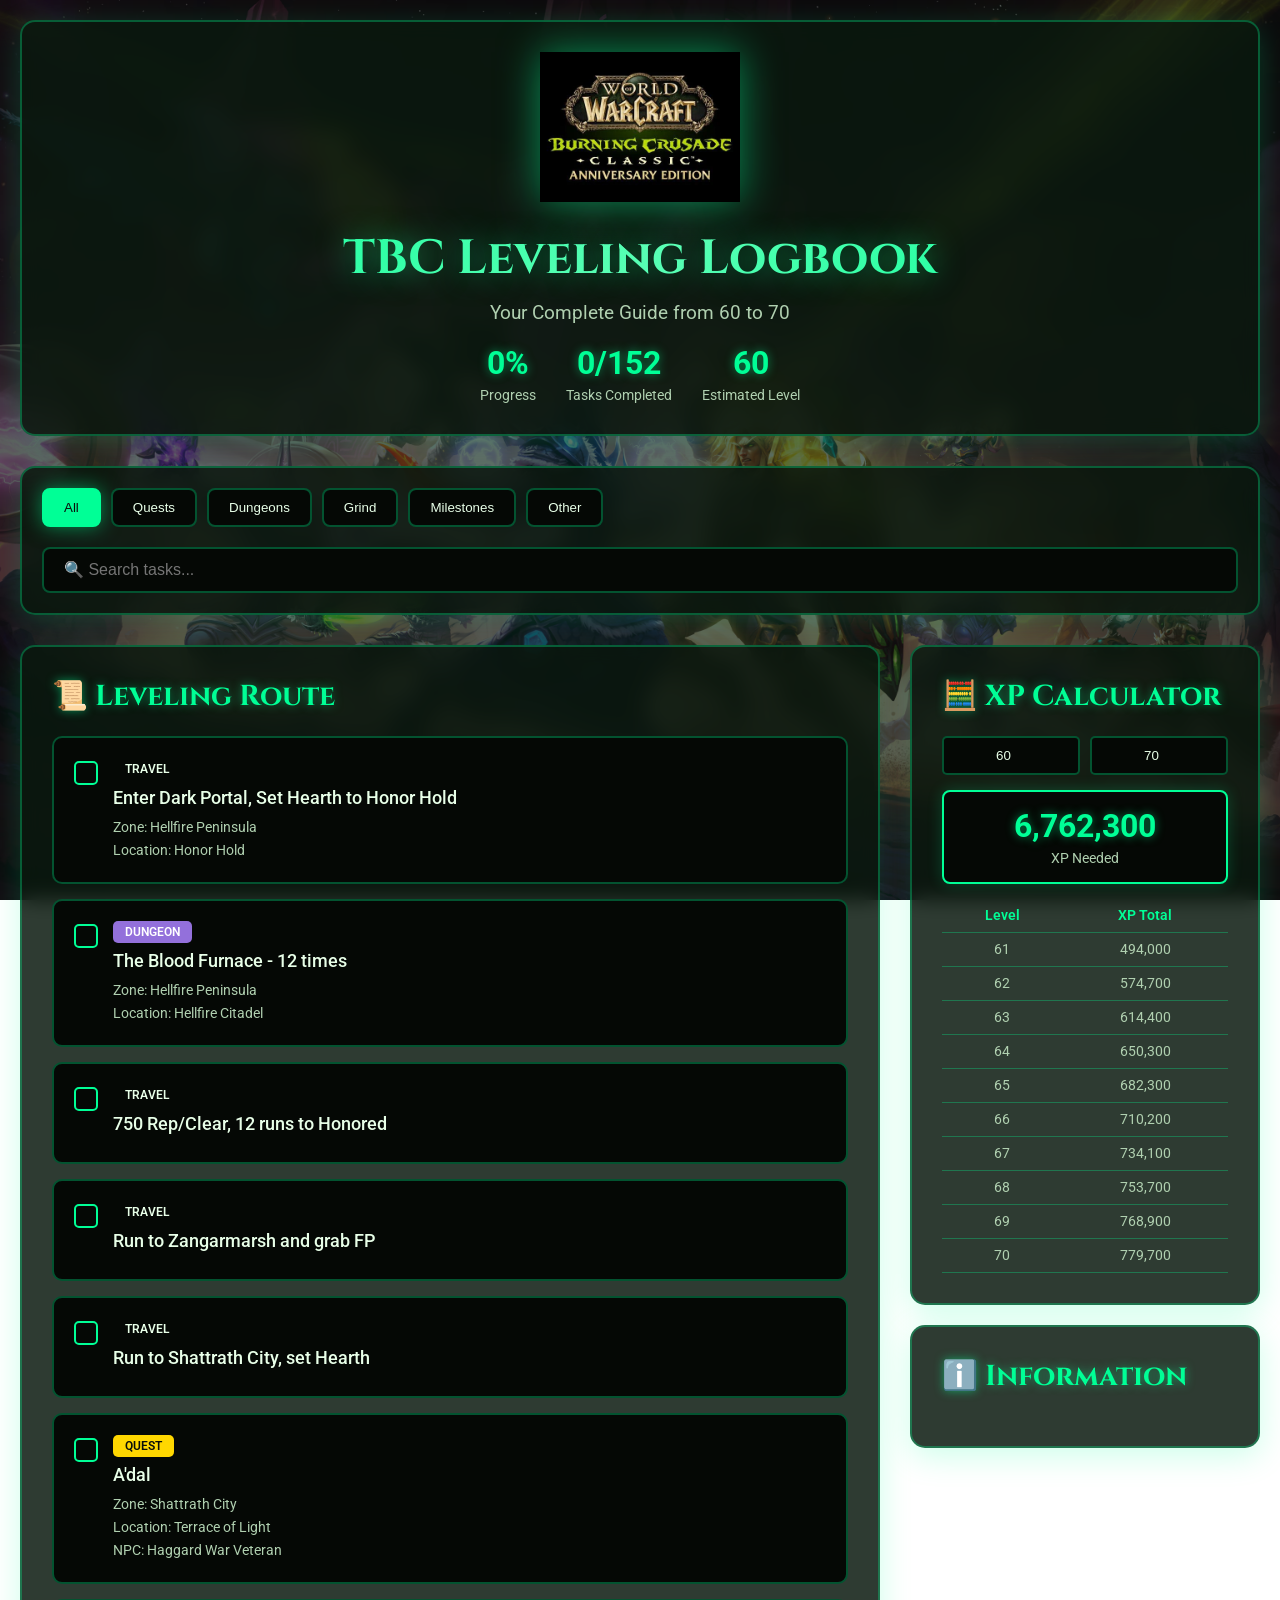
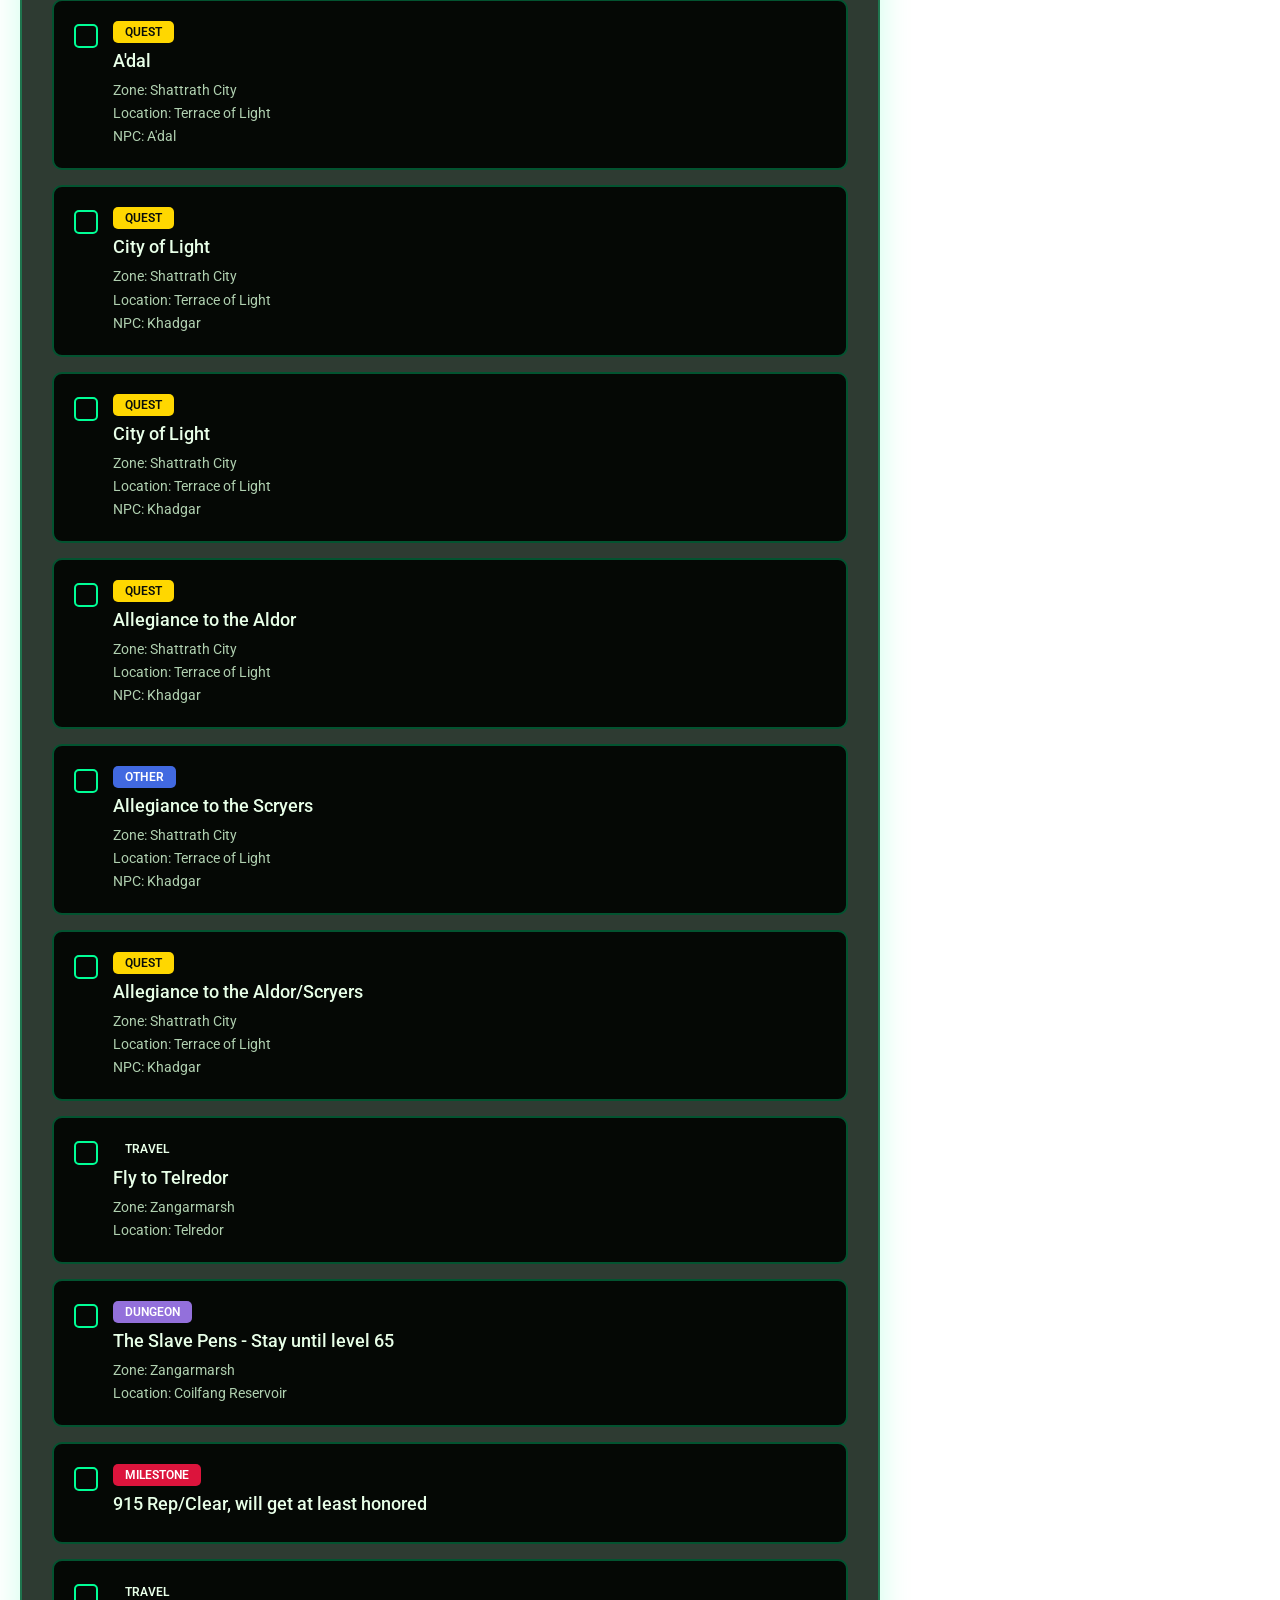
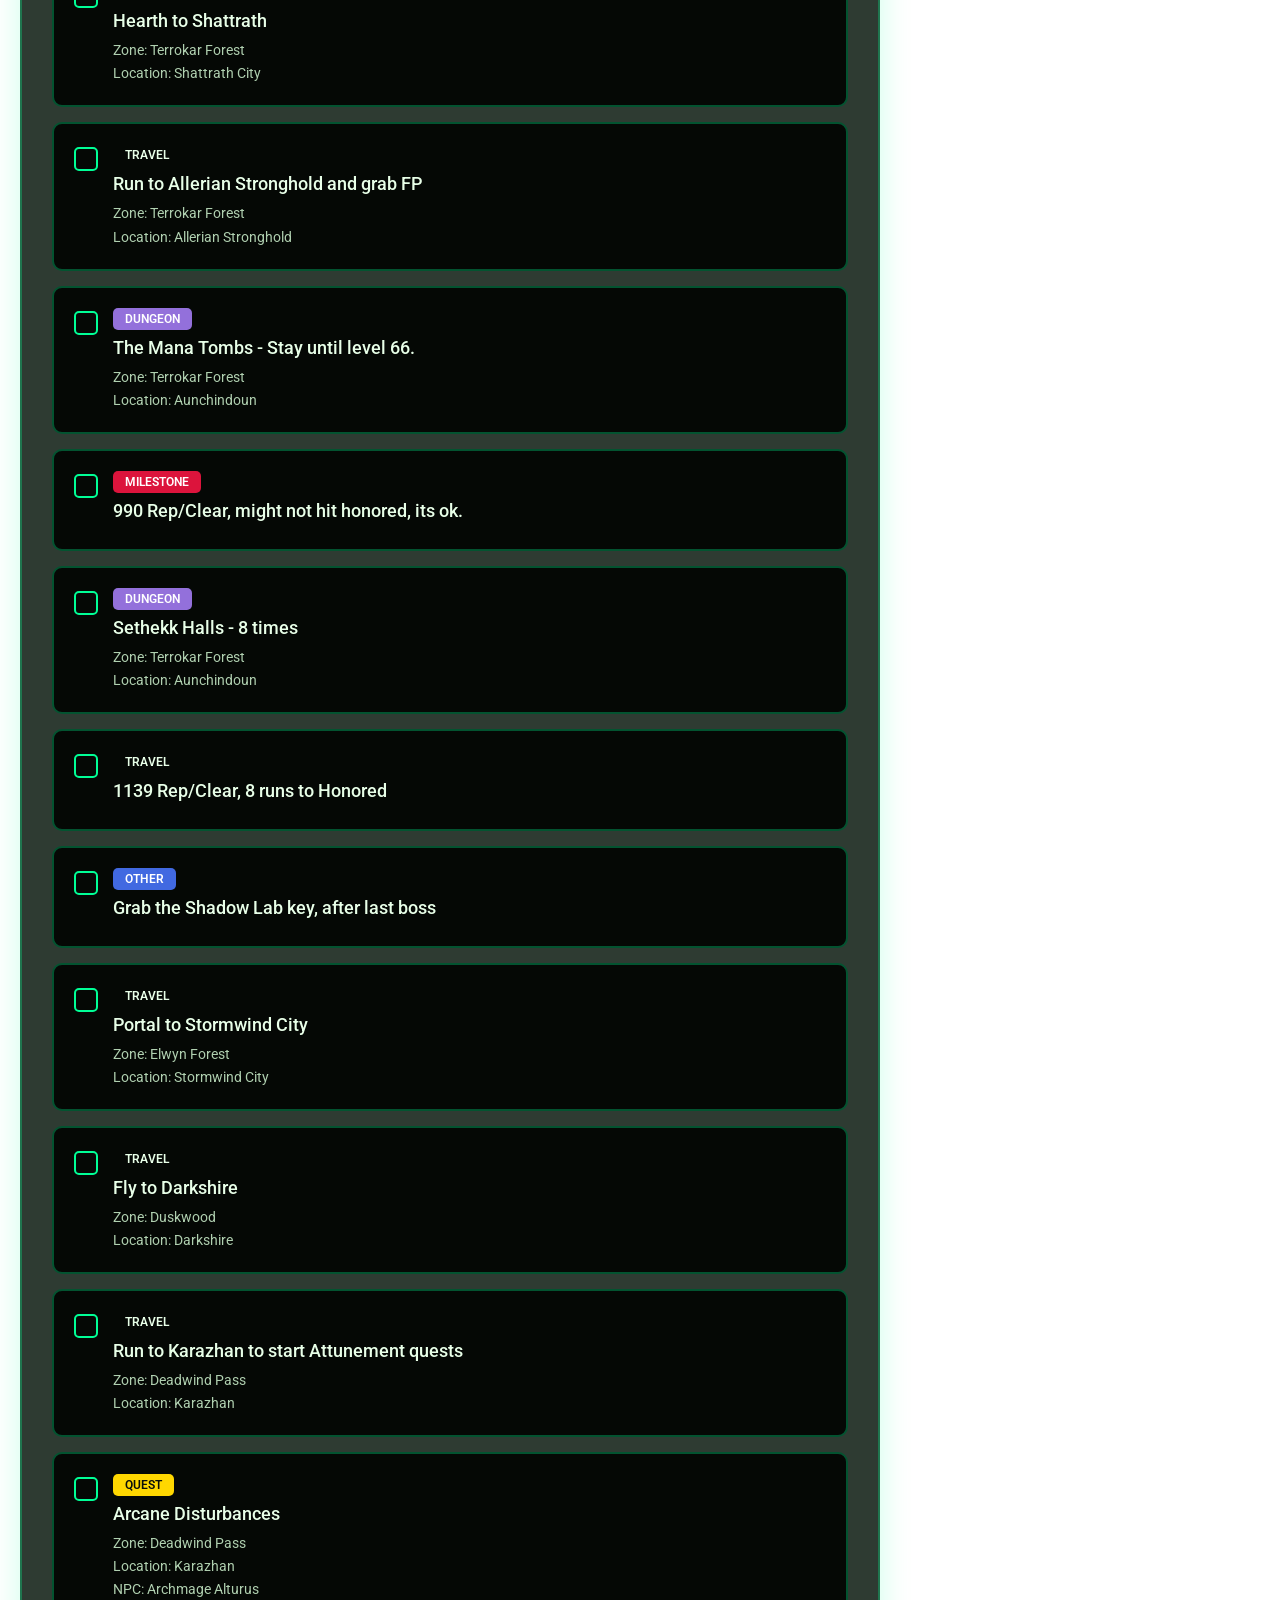
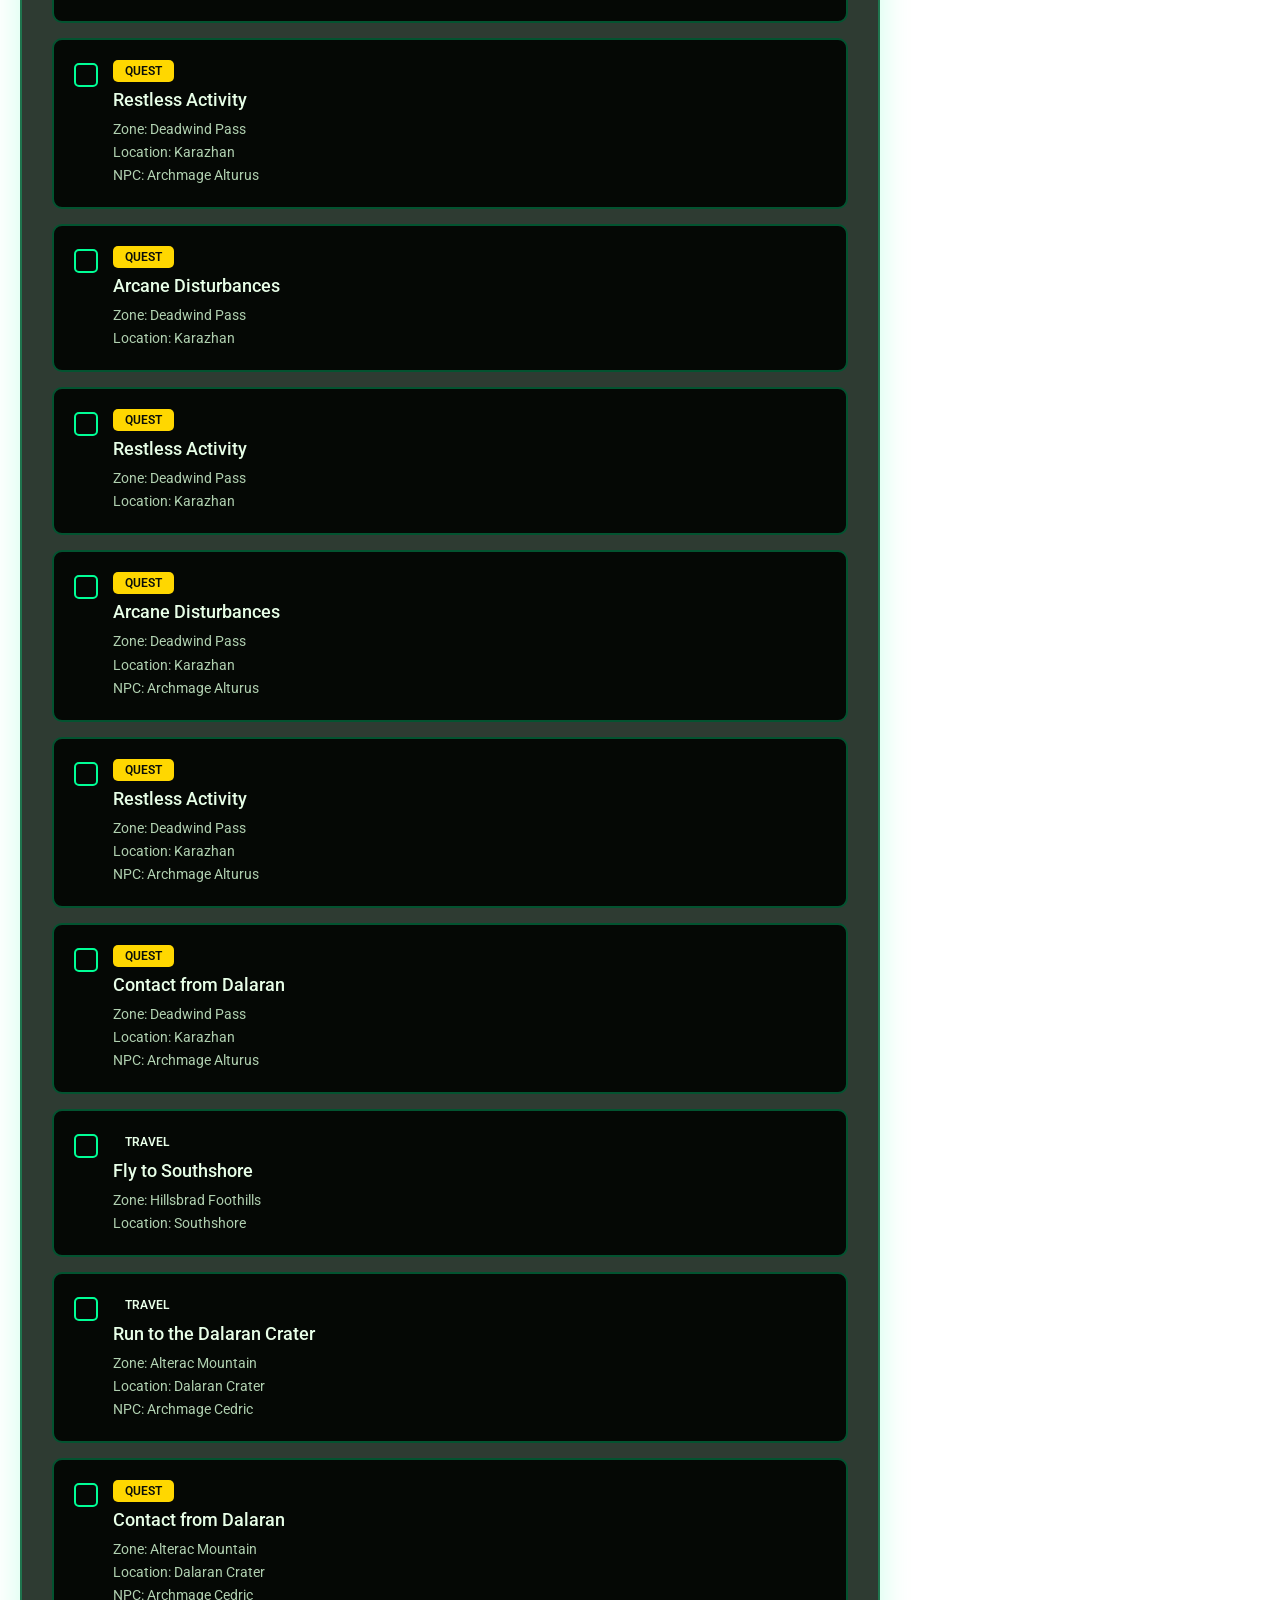
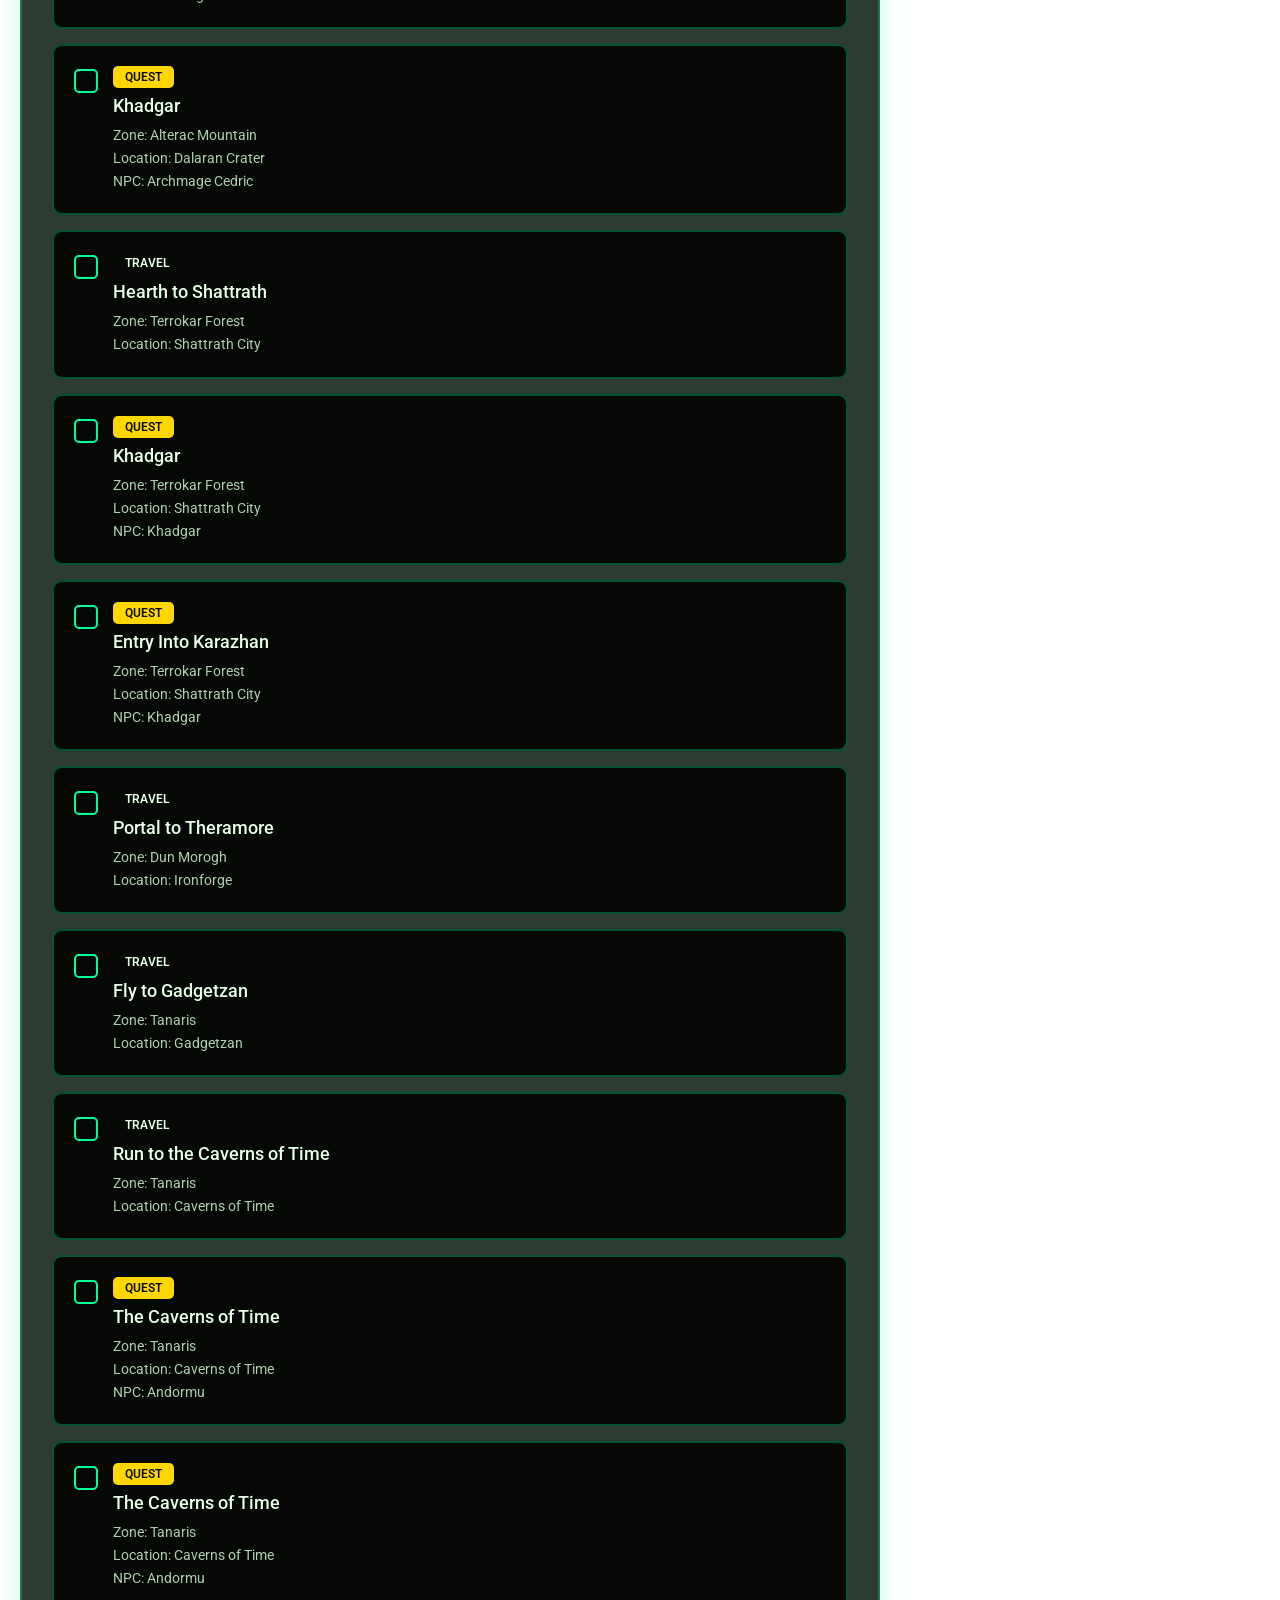
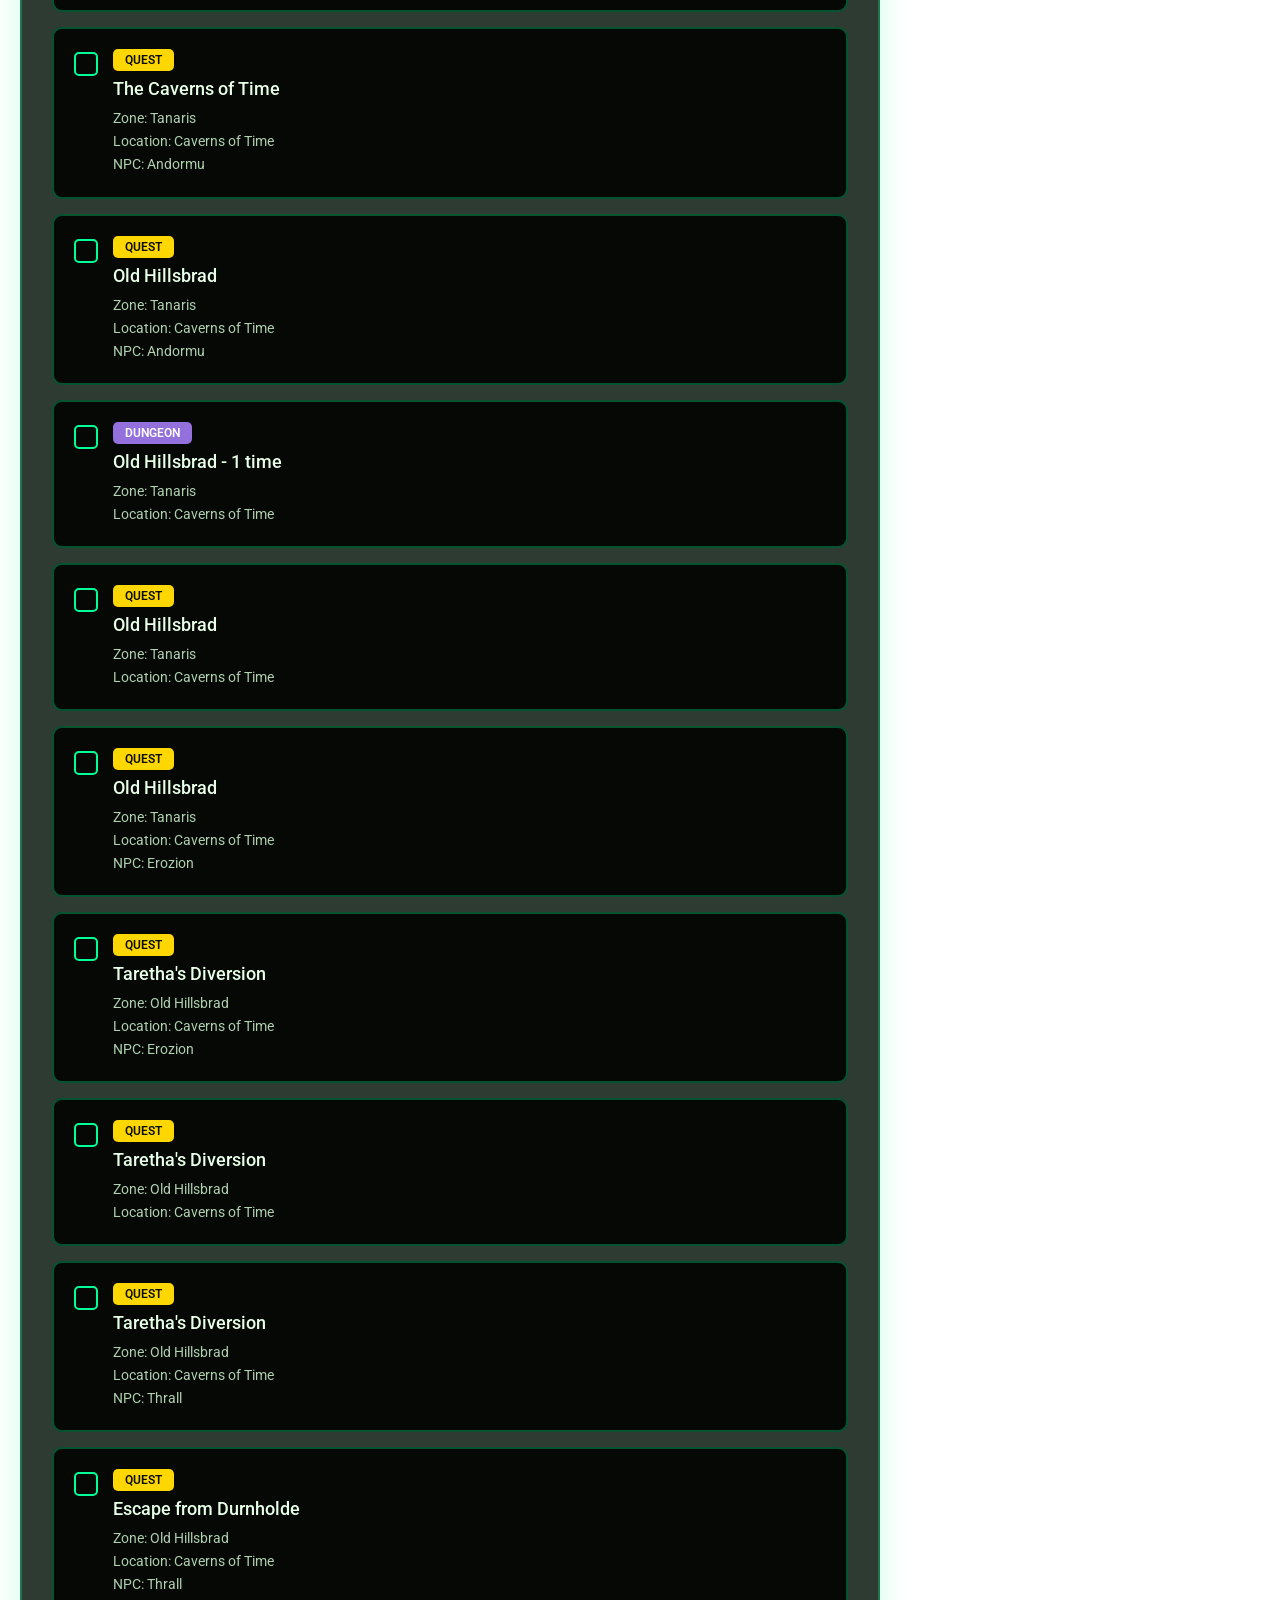
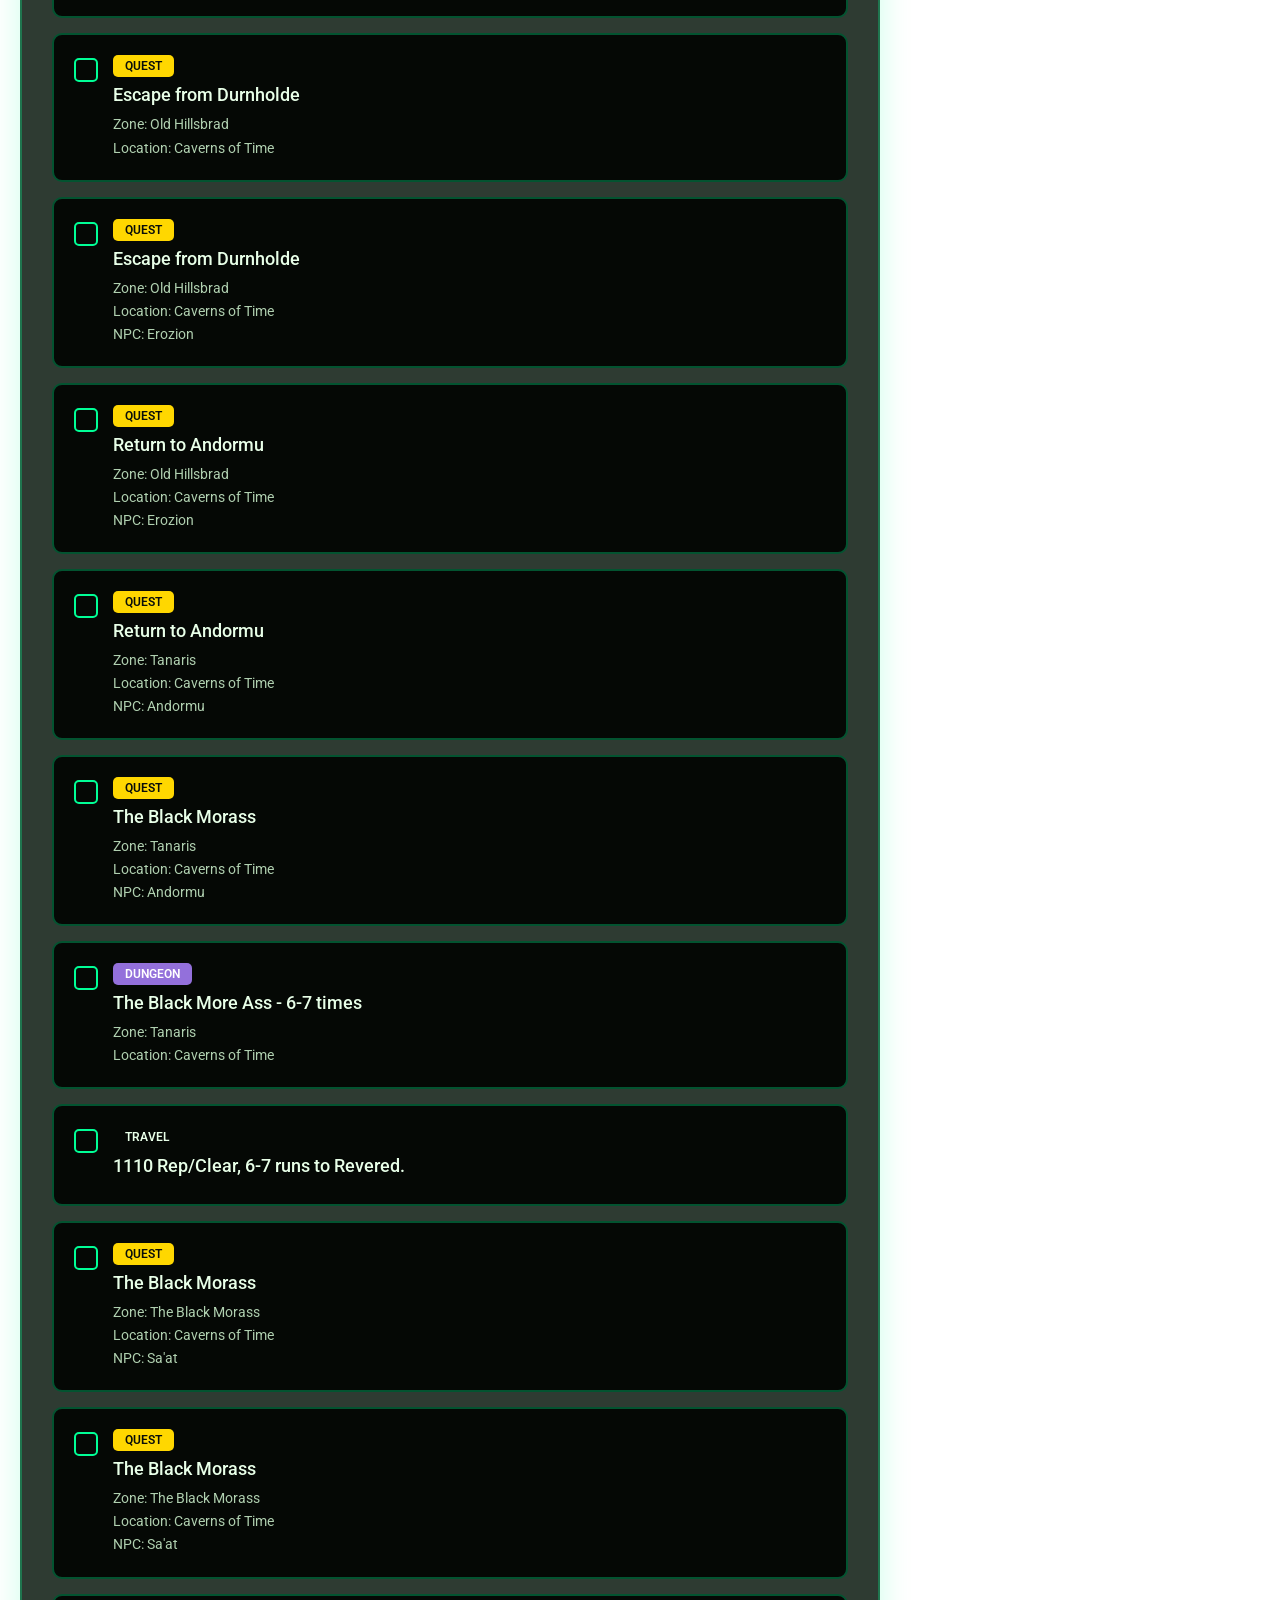
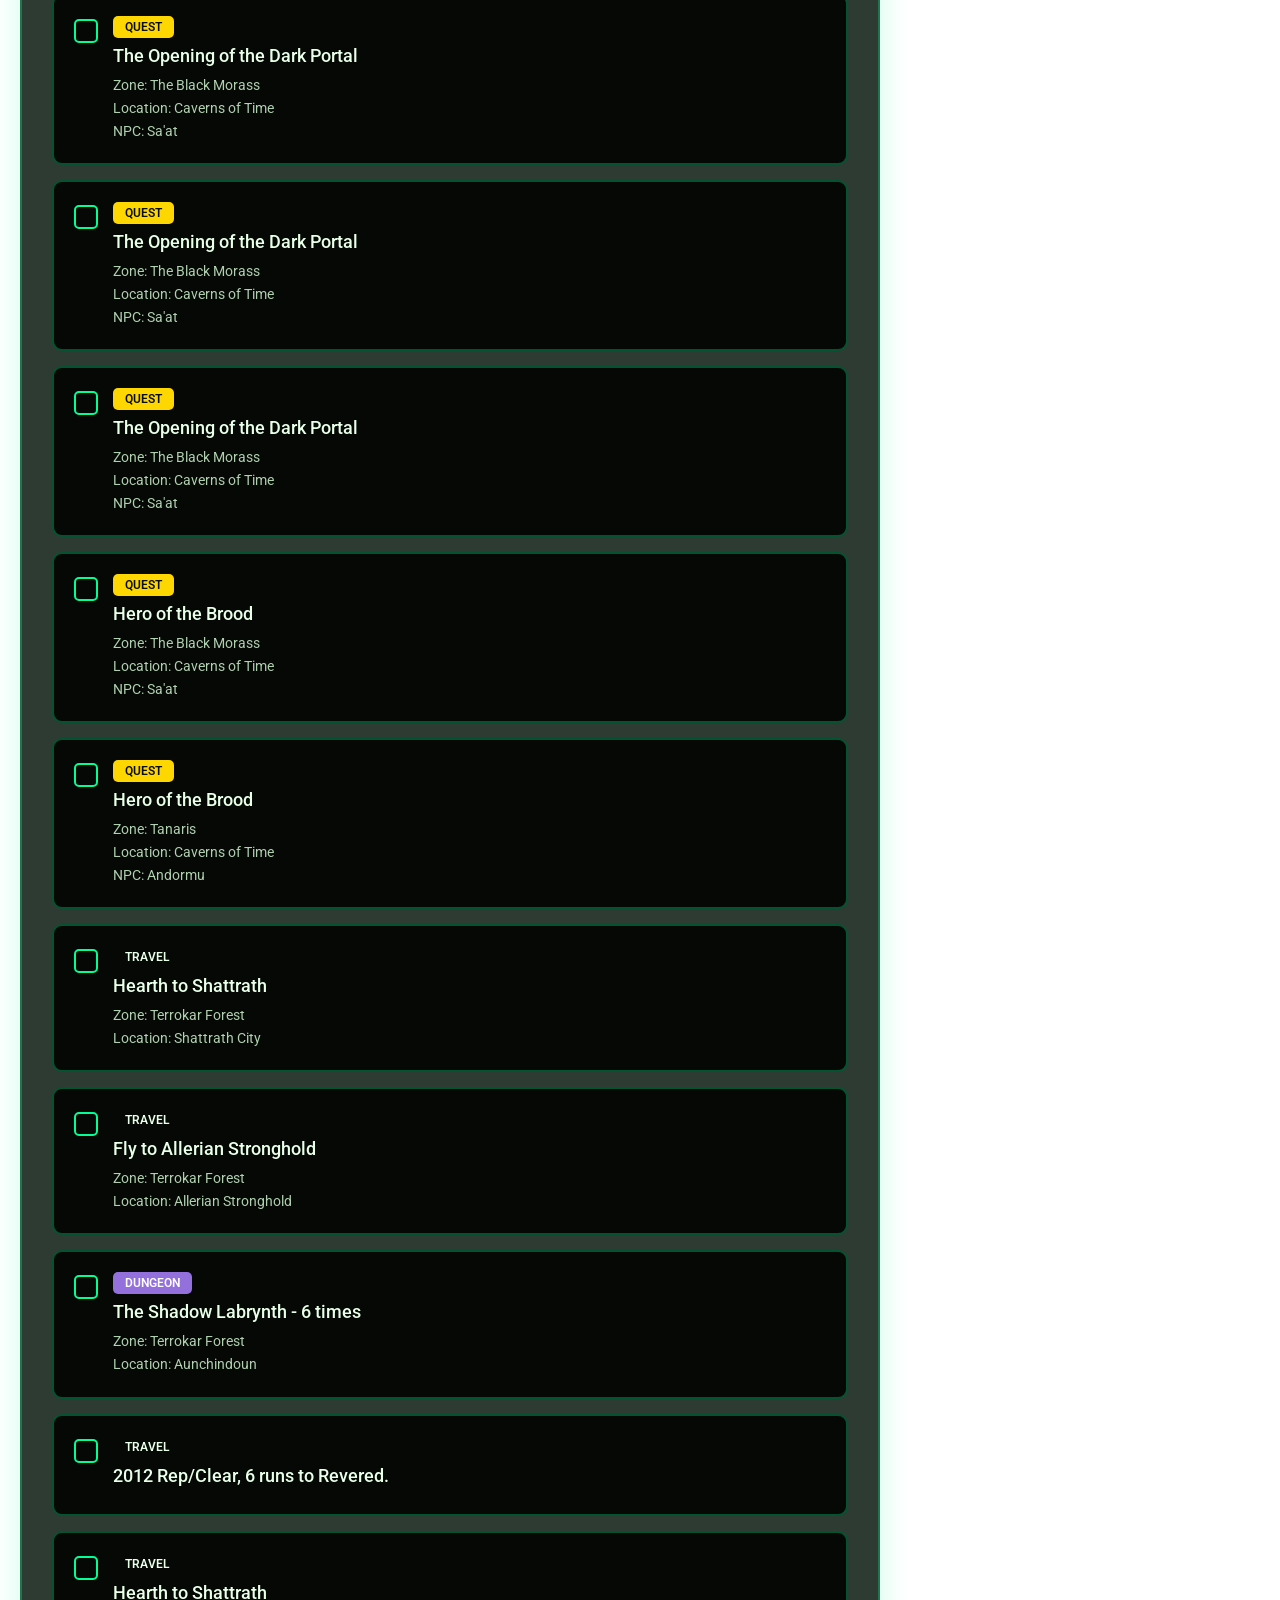
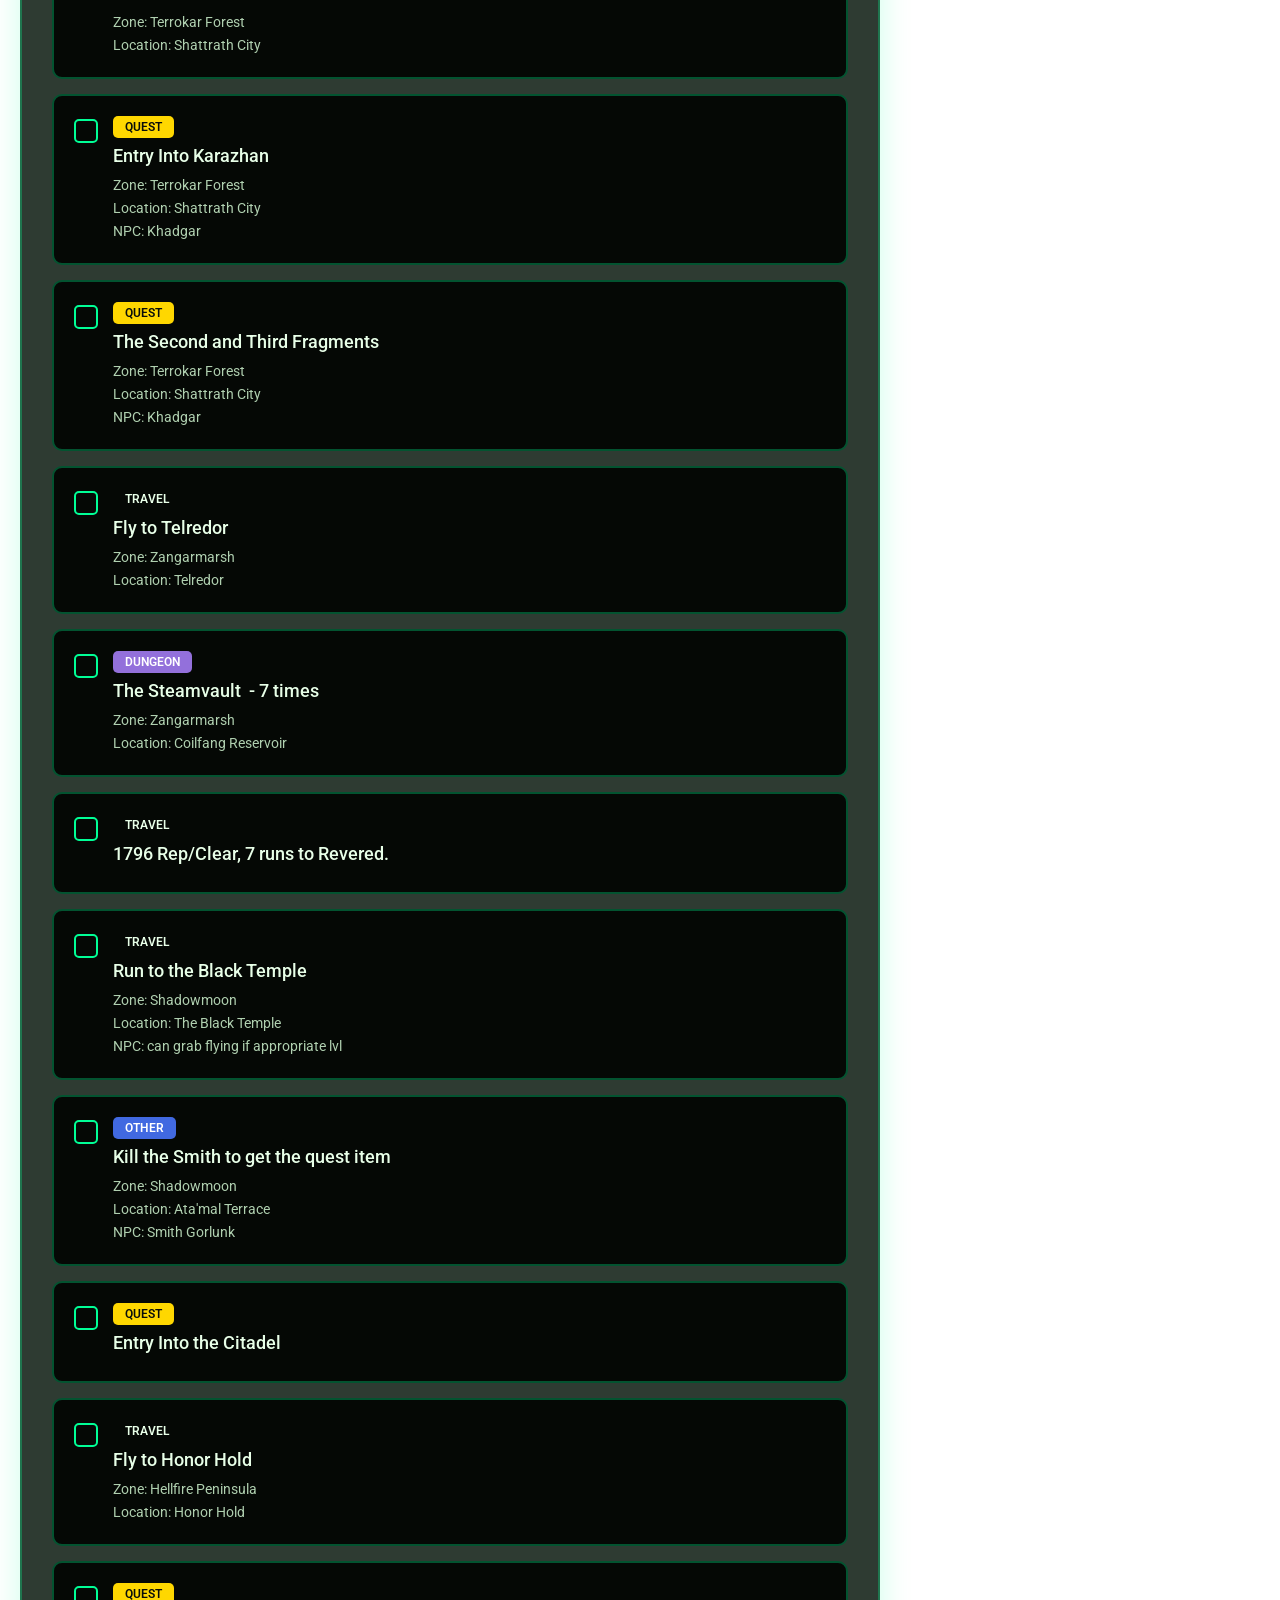
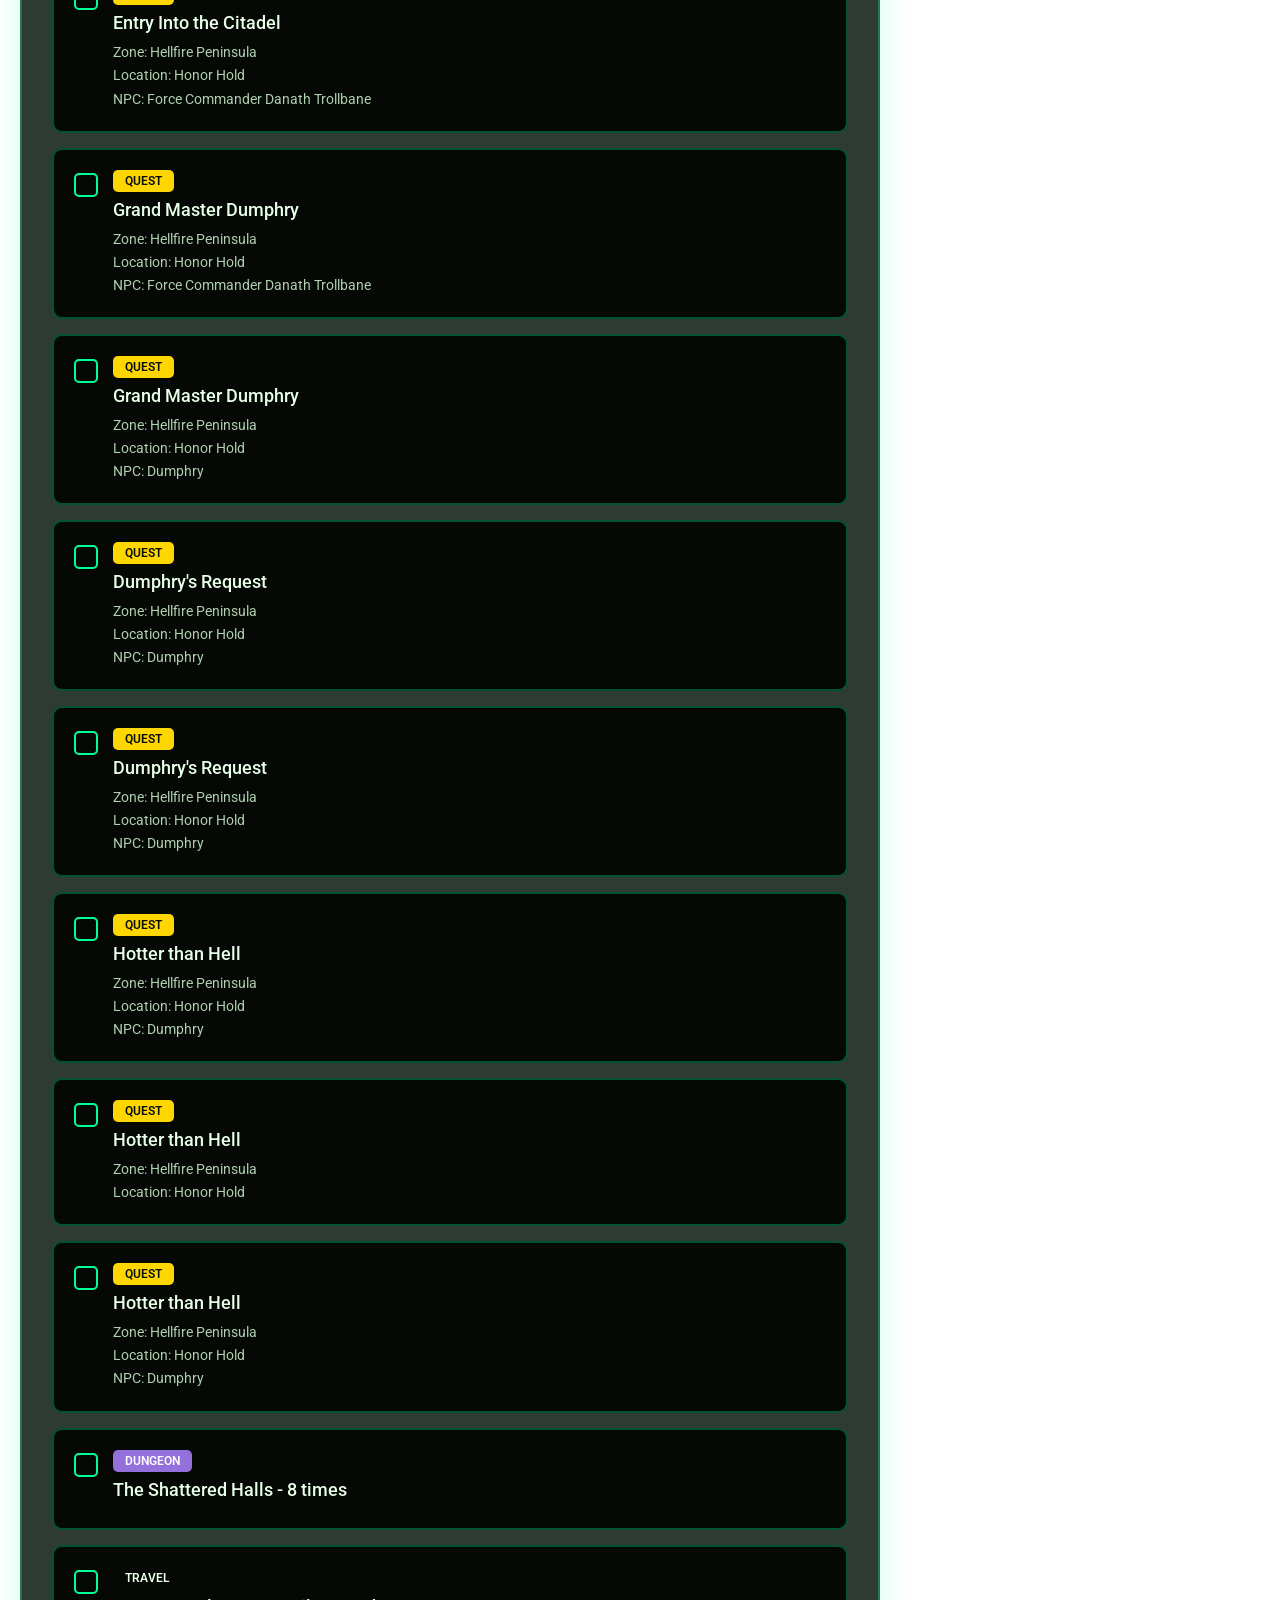
==== commit 39397c57: "final push" ====
--- a/index.html
+++ b/index.html
@@ -131,1116 +131,1067 @@
 },
             "route": [
     {
+        "id": 1,
+        "type": "travel",
+        "name": "Enter Dark Portal, Set Hearth to Honor Hold",
+        "notes": "Zone: Hellfire Peninsula\nLocation: Honor Hold",
+        "rewards": null
+    },
+    {
+        "id": 2,
+        "type": "dungeon",
+        "name": "The Blood Furnace - 12 times",
+        "notes": "Zone: Hellfire Peninsula\nLocation: Hellfire Citadel",
+        "rewards": null
+    },
+    {
+        "id": 3,
+        "type": "travel",
+        "name": "750 Rep/Clear, 12 runs to Honored",
+        "notes": null,
+        "rewards": null
+    },
+    {
         "id": 4,
-        "type": "milestone",
-        "name": "START 60",
+        "type": "travel",
+        "name": "Run to Zangarmarsh and grab FP",
         "notes": null,
         "rewards": null
     },
     {
         "id": 5,
-        "type": "quest",
-        "name": "Pick up and complete the following travel quests:\n• Through the Dark Portal\n• Arrival in Outland\n• Journey to Trallmar\n• Report to Nazgrel\n• Eradicate the Burning Legion",
-        "notes": "Pre-Quests for Hellfire Ramparts\n\nSet hearthstone to Thrallmar",
-        "rewards": "• 2,400 exp / 250 Thrallmar rep\n• 2,400 exp / 250 Thrallmar rep\n• 2,400 exp / 250 Thrallmar rep\n• 4,750 exp\n• 970 exp / 250 Thrallmar rep"
+        "type": "travel",
+        "name": "Run to Shattrath City, set Hearth",
+        "notes": null,
+        "rewards": null
     },
     {
         "id": 6,
         "type": "quest",
-        "name": "Felspark Ravine",
-        "notes": "Pre-Quest for Hellfire Rampart\n• Note: This is an open world quest that will be contested, but it is worth it. Spending ~10 minutes at most to get all the mob tags needed with a 5-man group opens up more than 100k free exp (and a bunch of rep) in dungeon quests along our route. Spend 10 minutes now to save 1 hour later.",
-        "rewards": "• 9,800 exp / 250 Thrallmar rep"
+        "name": "A'dal",
+        "notes": "Zone: Shattrath City\nLocation: Terrace of Light\nNPC: Haggard War Veteran",
+        "rewards": null
     },
     {
         "id": 7,
         "type": "quest",
-        "name": "Forward Base: Reaver's Fall",
-        "notes": "Pre-Quest for Hellfire Ramparts",
-        "rewards": "• 970 exp / 10 Thrallmar rep"
+        "name": "A'dal",
+        "notes": "Zone: Shattrath City\nLocation: Terrace of Light\nNPC: A'dal",
+        "rewards": null
     },
     {
         "id": 8,
         "type": "quest",
-        "name": "Weaken the Ramparts",
-        "notes": "Pick up",
+        "name": "City of Light",
+        "notes": "Zone: Shattrath City\nLocation: Terrace of Light\nNPC: Khadgar",
         "rewards": null
     },
     {
         "id": 9,
+        "type": "quest",
+        "name": "City of Light",
+        "notes": "Zone: Shattrath City\nLocation: Terrace of Light\nNPC: Khadgar",
+        "rewards": null
+    },
+    {
+        "id": 10,
+        "type": "quest",
+        "name": "Allegiance to the Aldor",
+        "notes": "Zone: Shattrath City\nLocation: Terrace of Light\nNPC: Khadgar",
+        "rewards": null
+    },
+    {
+        "id": 11,
+        "type": "other",
+        "name": "Allegiance to the Scryers",
+        "notes": "Zone: Shattrath City\nLocation: Terrace of Light\nNPC: Khadgar",
+        "rewards": null
+    },
+    {
+        "id": 12,
+        "type": "quest",
+        "name": "Allegiance to the Aldor/Scryers",
+        "notes": "Zone: Shattrath City\nLocation: Terrace of Light\nNPC: Khadgar",
+        "rewards": null
+    },
+    {
+        "id": 13,
+        "type": "travel",
+        "name": "Fly to Telredor",
+        "notes": "Zone: Zangarmarsh\nLocation: Telredor",
+        "rewards": null
+    },
+    {
+        "id": 14,
         "type": "dungeon",
-        "name": "Hellfire Ramparts",
-        "notes": "Do only one run to complete \"Weaken the Ramparts.\" Do not go back to Thrallmar to turn in quest yet",
-        "rewards": "• 33,105 exp / 630 Thrallmar rep per run"
-    },
-    {
-        "id": 10,
-        "type": "quest",
-        "name": "Dark Tidings",
-        "notes": "Loot from boss in Hellfire Ramparts. Do not go back to Thrallmar to turn in quest yet.",
-        "rewards": null
-    },
-    {
-        "id": 11,
-        "type": "dungeon",
-        "name": "Blood Furance",
-        "notes": "Repeat until you are 5,999/6,000 rep",
-        "rewards": "• 47,641 exp / 750 Thrallmar rep per run"
-    },
-    {
-        "id": 12,
-        "type": "travel",
-        "name": "Hearth to Thrallmar",
-        "notes": null,
-        "rewards": null
-    },
-    {
-        "id": 13,
-        "type": "quest",
-        "name": "Weaken the Ramparts",
-        "notes": "Turn in",
-        "rewards": "• 20,100 exp / 350 Thrallmar rep"
-    },
-    {
-        "id": 14,
-        "type": "quest",
-        "name": "Dark Tidings",
-        "notes": "Turn in (pre-req for The Blood of Life)",
-        "rewards": "• 20,100 exp / 250 Thrallmar rep"
+        "name": "The Slave Pens - Stay until level 65",
+        "notes": "Zone: Zangarmarsh\nLocation: Coilfang Reservoir",
+        "rewards": null
     },
     {
         "id": 15,
         "type": "milestone",
-        "name": "THRALLMAR HONORED",
+        "name": "915 Rep/Clear, will get at least honored",
         "notes": null,
         "rewards": null
     },
     {
         "id": 16,
-        "type": "quest",
-        "name": "Heart of Rage",
-        "notes": "Pick up",
+        "type": "travel",
+        "name": "Hearth to Shattrath",
+        "notes": "Zone: Terrokar Forest\nLocation: Shattrath City",
         "rewards": null
     },
     {
         "id": 17,
-        "type": "quest",
-        "name": "The Blood is Life",
-        "notes": "Pick up",
+        "type": "travel",
+        "name": "Run to Allerian Stronghold and grab FP",
+        "notes": "Zone: Terrokar Forest\nLocation: Allerian Stronghold",
         "rewards": null
     },
     {
         "id": 18,
         "type": "dungeon",
-        "name": "Blood Furnace",
-        "notes": "Repeat until you ding 61",
-        "rewards": "• 47,641 exp per run"
+        "name": "The Mana Tombs - Stay until level 66.",
+        "notes": "Zone: Terrokar Forest\nLocation: Aunchindoun",
+        "rewards": null
     },
     {
         "id": 19,
         "type": "milestone",
-        "name": "DING 61",
+        "name": "990 Rep/Clear, might not hit honored, its ok.",
         "notes": null,
         "rewards": null
     },
     {
         "id": 20,
-        "type": "travel",
-        "name": "Hearth to Thrallmar",
+        "type": "dungeon",
+        "name": "Sethekk Halls - 8 times",
+        "notes": "Zone: Terrokar Forest\nLocation: Aunchindoun",
+        "rewards": null
+    },
+    {
+        "id": 21,
+        "type": "travel",
+        "name": "1139 Rep/Clear, 8 runs to Honored",
         "notes": null,
         "rewards": null
     },
     {
-        "id": 21,
-        "type": "quest",
-        "name": "Heart of Rage",
-        "notes": "Turn in",
-        "rewards": "• 20,800 exp / 350 Thrallmar rep"
-    },
-    {
         "id": 22,
-        "type": "quest",
-        "name": "The Blood is Life",
-        "notes": "Turn in",
-        "rewards": "• 20,800 exp / 350 Thrallmar rep"
+        "type": "other",
+        "name": "Grab the Shadow Lab key, after last boss",
+        "notes": null,
+        "rewards": null
     },
     {
         "id": 23,
+        "type": "travel",
+        "name": "Portal to Stormwind City",
+        "notes": "Zone: Elwyn Forest\nLocation: Stormwind City",
+        "rewards": null
+    },
+    {
+        "id": 24,
+        "type": "travel",
+        "name": "Fly to Darkshire",
+        "notes": "Zone: Duskwood\nLocation: Darkshire",
+        "rewards": null
+    },
+    {
+        "id": 25,
+        "type": "travel",
+        "name": "Run to Karazhan to start Attunement quests",
+        "notes": "Zone: Deadwind Pass\nLocation: Karazhan",
+        "rewards": null
+    },
+    {
+        "id": 26,
+        "type": "quest",
+        "name": "Arcane Disturbances",
+        "notes": "Zone: Deadwind Pass\nLocation: Karazhan\nNPC: Archmage Alturus",
+        "rewards": null
+    },
+    {
+        "id": 27,
+        "type": "quest",
+        "name": "Restless Activity",
+        "notes": "Zone: Deadwind Pass\nLocation: Karazhan\nNPC: Archmage Alturus",
+        "rewards": null
+    },
+    {
+        "id": 28,
+        "type": "quest",
+        "name": "Arcane Disturbances",
+        "notes": "Zone: Deadwind Pass\nLocation: Karazhan",
+        "rewards": null
+    },
+    {
+        "id": 29,
+        "type": "quest",
+        "name": "Restless Activity",
+        "notes": "Zone: Deadwind Pass\nLocation: Karazhan",
+        "rewards": null
+    },
+    {
+        "id": 30,
+        "type": "quest",
+        "name": "Arcane Disturbances",
+        "notes": "Zone: Deadwind Pass\nLocation: Karazhan\nNPC: Archmage Alturus",
+        "rewards": null
+    },
+    {
+        "id": 31,
+        "type": "quest",
+        "name": "Restless Activity",
+        "notes": "Zone: Deadwind Pass\nLocation: Karazhan\nNPC: Archmage Alturus",
+        "rewards": null
+    },
+    {
+        "id": 32,
+        "type": "quest",
+        "name": "Contact from Dalaran",
+        "notes": "Zone: Deadwind Pass\nLocation: Karazhan\nNPC: Archmage Alturus",
+        "rewards": null
+    },
+    {
+        "id": 33,
+        "type": "travel",
+        "name": "Fly to Southshore",
+        "notes": "Zone: Hillsbrad Foothills\nLocation: Southshore",
+        "rewards": null
+    },
+    {
+        "id": 34,
+        "type": "travel",
+        "name": "Run to the Dalaran Crater",
+        "notes": "Zone: Alterac Mountain\nLocation: Dalaran Crater\nNPC: Archmage Cedric",
+        "rewards": null
+    },
+    {
+        "id": 35,
+        "type": "quest",
+        "name": "Contact from Dalaran",
+        "notes": "Zone: Alterac Mountain\nLocation: Dalaran Crater\nNPC: Archmage Cedric",
+        "rewards": null
+    },
+    {
+        "id": 36,
+        "type": "quest",
+        "name": "Khadgar",
+        "notes": "Zone: Alterac Mountain\nLocation: Dalaran Crater\nNPC: Archmage Cedric",
+        "rewards": null
+    },
+    {
+        "id": 37,
+        "type": "travel",
+        "name": "Hearth to Shattrath",
+        "notes": "Zone: Terrokar Forest\nLocation: Shattrath City",
+        "rewards": null
+    },
+    {
+        "id": 38,
+        "type": "quest",
+        "name": "Khadgar",
+        "notes": "Zone: Terrokar Forest\nLocation: Shattrath City\nNPC: Khadgar",
+        "rewards": null
+    },
+    {
+        "id": 39,
+        "type": "quest",
+        "name": "Entry Into Karazhan",
+        "notes": "Zone: Terrokar Forest\nLocation: Shattrath City\nNPC: Khadgar",
+        "rewards": null
+    },
+    {
+        "id": 40,
+        "type": "travel",
+        "name": "Portal to Theramore",
+        "notes": "Zone: Dun Morogh\nLocation: Ironforge",
+        "rewards": null
+    },
+    {
+        "id": 41,
+        "type": "travel",
+        "name": "Fly to Gadgetzan",
+        "notes": "Zone: Tanaris\nLocation: Gadgetzan",
+        "rewards": null
+    },
+    {
+        "id": 42,
+        "type": "travel",
+        "name": "Run to the Caverns of Time",
+        "notes": "Zone: Tanaris\nLocation: Caverns of Time",
+        "rewards": null
+    },
+    {
+        "id": 43,
+        "type": "quest",
+        "name": "The Caverns of Time",
+        "notes": "Zone: Tanaris\nLocation: Caverns of Time\nNPC: Andormu",
+        "rewards": null
+    },
+    {
+        "id": 44,
+        "type": "quest",
+        "name": "The Caverns of Time",
+        "notes": "Zone: Tanaris\nLocation: Caverns of Time\nNPC: Andormu",
+        "rewards": null
+    },
+    {
+        "id": 45,
+        "type": "quest",
+        "name": "The Caverns of Time",
+        "notes": "Zone: Tanaris\nLocation: Caverns of Time\nNPC: Andormu",
+        "rewards": null
+    },
+    {
+        "id": 46,
+        "type": "quest",
+        "name": "Old Hillsbrad",
+        "notes": "Zone: Tanaris\nLocation: Caverns of Time\nNPC: Andormu",
+        "rewards": null
+    },
+    {
+        "id": 47,
+        "type": "dungeon",
+        "name": "Old Hillsbrad - 1 time",
+        "notes": "Zone: Tanaris\nLocation: Caverns of Time",
+        "rewards": null
+    },
+    {
+        "id": 48,
+        "type": "quest",
+        "name": "Old Hillsbrad",
+        "notes": "Zone: Tanaris\nLocation: Caverns of Time",
+        "rewards": null
+    },
+    {
+        "id": 49,
+        "type": "quest",
+        "name": "Old Hillsbrad",
+        "notes": "Zone: Tanaris\nLocation: Caverns of Time\nNPC: Erozion",
+        "rewards": null
+    },
+    {
+        "id": 50,
+        "type": "quest",
+        "name": "Taretha's Diversion",
+        "notes": "Zone: Old Hillsbrad\nLocation: Caverns of Time\nNPC: Erozion",
+        "rewards": null
+    },
+    {
+        "id": 51,
+        "type": "quest",
+        "name": "Taretha's Diversion",
+        "notes": "Zone: Old Hillsbrad\nLocation: Caverns of Time",
+        "rewards": null
+    },
+    {
+        "id": 52,
+        "type": "quest",
+        "name": "Taretha's Diversion",
+        "notes": "Zone: Old Hillsbrad\nLocation: Caverns of Time\nNPC: Thrall",
+        "rewards": null
+    },
+    {
+        "id": 53,
+        "type": "quest",
+        "name": "Escape from Durnholde",
+        "notes": "Zone: Old Hillsbrad\nLocation: Caverns of Time\nNPC: Thrall",
+        "rewards": null
+    },
+    {
+        "id": 54,
+        "type": "quest",
+        "name": "Escape from Durnholde",
+        "notes": "Zone: Old Hillsbrad\nLocation: Caverns of Time",
+        "rewards": null
+    },
+    {
+        "id": 55,
+        "type": "quest",
+        "name": "Escape from Durnholde",
+        "notes": "Zone: Old Hillsbrad\nLocation: Caverns of Time\nNPC: Erozion",
+        "rewards": null
+    },
+    {
+        "id": 56,
+        "type": "quest",
+        "name": "Return to Andormu",
+        "notes": "Zone: Old Hillsbrad\nLocation: Caverns of Time\nNPC: Erozion",
+        "rewards": null
+    },
+    {
+        "id": 57,
+        "type": "quest",
+        "name": "Return to Andormu",
+        "notes": "Zone: Tanaris\nLocation: Caverns of Time\nNPC: Andormu",
+        "rewards": null
+    },
+    {
+        "id": 58,
+        "type": "quest",
+        "name": "The Black Morass",
+        "notes": "Zone: Tanaris\nLocation: Caverns of Time\nNPC: Andormu",
+        "rewards": null
+    },
+    {
+        "id": 59,
+        "type": "dungeon",
+        "name": "The Black More Ass - 6-7 times",
+        "notes": "Zone: Tanaris\nLocation: Caverns of Time",
+        "rewards": null
+    },
+    {
+        "id": 60,
+        "type": "travel",
+        "name": "1110 Rep/Clear, 6-7 runs to Revered.",
+        "notes": null,
+        "rewards": null
+    },
+    {
+        "id": 61,
+        "type": "quest",
+        "name": "The Black Morass",
+        "notes": "Zone: The Black Morass\nLocation: Caverns of Time\nNPC: Sa'at",
+        "rewards": null
+    },
+    {
+        "id": 62,
+        "type": "quest",
+        "name": "The Black Morass",
+        "notes": "Zone: The Black Morass\nLocation: Caverns of Time\nNPC: Sa'at",
+        "rewards": null
+    },
+    {
+        "id": 63,
+        "type": "quest",
+        "name": "The Opening of the Dark Portal",
+        "notes": "Zone: The Black Morass\nLocation: Caverns of Time\nNPC: Sa'at",
+        "rewards": null
+    },
+    {
+        "id": 64,
+        "type": "quest",
+        "name": "The Opening of the Dark Portal",
+        "notes": "Zone: The Black Morass\nLocation: Caverns of Time\nNPC: Sa'at",
+        "rewards": null
+    },
+    {
+        "id": 65,
+        "type": "quest",
+        "name": "The Opening of the Dark Portal",
+        "notes": "Zone: The Black Morass\nLocation: Caverns of Time\nNPC: Sa'at",
+        "rewards": null
+    },
+    {
+        "id": 66,
+        "type": "quest",
+        "name": "Hero of the Brood",
+        "notes": "Zone: The Black Morass\nLocation: Caverns of Time\nNPC: Sa'at",
+        "rewards": null
+    },
+    {
+        "id": 67,
+        "type": "quest",
+        "name": "Hero of the Brood",
+        "notes": "Zone: Tanaris\nLocation: Caverns of Time\nNPC: Andormu",
+        "rewards": null
+    },
+    {
+        "id": 68,
+        "type": "travel",
+        "name": "Hearth to Shattrath",
+        "notes": "Zone: Terrokar Forest\nLocation: Shattrath City",
+        "rewards": null
+    },
+    {
+        "id": 69,
+        "type": "travel",
+        "name": "Fly to Allerian Stronghold",
+        "notes": "Zone: Terrokar Forest\nLocation: Allerian Stronghold",
+        "rewards": null
+    },
+    {
+        "id": 70,
+        "type": "dungeon",
+        "name": "The Shadow Labrynth - 6 times",
+        "notes": "Zone: Terrokar Forest\nLocation: Aunchindoun",
+        "rewards": null
+    },
+    {
+        "id": 71,
+        "type": "travel",
+        "name": "2012 Rep/Clear, 6 runs to Revered.",
+        "notes": null,
+        "rewards": null
+    },
+    {
+        "id": 72,
+        "type": "travel",
+        "name": "Hearth to Shattrath",
+        "notes": "Zone: Terrokar Forest\nLocation: Shattrath City",
+        "rewards": null
+    },
+    {
+        "id": 73,
+        "type": "quest",
+        "name": "Entry Into Karazhan",
+        "notes": "Zone: Terrokar Forest\nLocation: Shattrath City\nNPC: Khadgar",
+        "rewards": null
+    },
+    {
+        "id": 74,
+        "type": "quest",
+        "name": "The Second and Third Fragments",
+        "notes": "Zone: Terrokar Forest\nLocation: Shattrath City\nNPC: Khadgar",
+        "rewards": null
+    },
+    {
+        "id": 75,
+        "type": "travel",
+        "name": "Fly to Telredor",
+        "notes": "Zone: Zangarmarsh\nLocation: Telredor",
+        "rewards": null
+    },
+    {
+        "id": 76,
+        "type": "dungeon",
+        "name": "The Steamvault  - 7 times",
+        "notes": "Zone: Zangarmarsh\nLocation: Coilfang Reservoir",
+        "rewards": null
+    },
+    {
+        "id": 77,
+        "type": "travel",
+        "name": "1796 Rep/Clear, 7 runs to Revered.",
+        "notes": null,
+        "rewards": null
+    },
+    {
+        "id": 78,
+        "type": "travel",
+        "name": "Run to the Black Temple",
+        "notes": "Zone: Shadowmoon\nLocation: The Black Temple\nNPC: can grab flying if appropriate lvl",
+        "rewards": null
+    },
+    {
+        "id": 79,
         "type": "other",
-        "name": "Falcon Watch",
-        "notes": "Flight path",
-        "rewards": null
-    },
-    {
-        "id": 24,
+        "name": "Kill the Smith to get the quest item",
+        "notes": "Zone: Shadowmoon\nLocation: Ata'mal Terrace\nNPC: Smith Gorlunk",
+        "rewards": null
+    },
+    {
+        "id": 80,
+        "type": "quest",
+        "name": "Entry Into the Citadel",
+        "notes": null,
+        "rewards": null
+    },
+    {
+        "id": 81,
+        "type": "travel",
+        "name": "Fly to Honor Hold",
+        "notes": "Zone: Hellfire Peninsula\nLocation: Honor Hold",
+        "rewards": null
+    },
+    {
+        "id": 82,
+        "type": "quest",
+        "name": "Entry Into the Citadel",
+        "notes": "Zone: Hellfire Peninsula\nLocation: Honor Hold\nNPC: Force Commander Danath Trollbane",
+        "rewards": null
+    },
+    {
+        "id": 83,
+        "type": "quest",
+        "name": "Grand Master Dumphry",
+        "notes": "Zone: Hellfire Peninsula\nLocation: Honor Hold\nNPC: Force Commander Danath Trollbane",
+        "rewards": null
+    },
+    {
+        "id": 84,
+        "type": "quest",
+        "name": "Grand Master Dumphry",
+        "notes": "Zone: Hellfire Peninsula\nLocation: Honor Hold\nNPC: Dumphry",
+        "rewards": null
+    },
+    {
+        "id": 85,
+        "type": "quest",
+        "name": "Dumphry's Request",
+        "notes": "Zone: Hellfire Peninsula\nLocation: Honor Hold\nNPC: Dumphry",
+        "rewards": null
+    },
+    {
+        "id": 86,
+        "type": "quest",
+        "name": "Dumphry's Request",
+        "notes": "Zone: Hellfire Peninsula\nLocation: Honor Hold\nNPC: Dumphry",
+        "rewards": null
+    },
+    {
+        "id": 87,
+        "type": "quest",
+        "name": "Hotter than Hell",
+        "notes": "Zone: Hellfire Peninsula\nLocation: Honor Hold\nNPC: Dumphry",
+        "rewards": null
+    },
+    {
+        "id": 88,
+        "type": "quest",
+        "name": "Hotter than Hell",
+        "notes": "Zone: Hellfire Peninsula\nLocation: Honor Hold",
+        "rewards": null
+    },
+    {
+        "id": 89,
+        "type": "quest",
+        "name": "Hotter than Hell",
+        "notes": "Zone: Hellfire Peninsula\nLocation: Honor Hold\nNPC: Dumphry",
+        "rewards": null
+    },
+    {
+        "id": 90,
+        "type": "dungeon",
+        "name": "The Shattered Halls - 8 times",
+        "notes": null,
+        "rewards": null
+    },
+    {
+        "id": 91,
+        "type": "travel",
+        "name": "1604 Rep/Clear, run until revered.",
+        "notes": null,
+        "rewards": null
+    },
+    {
+        "id": 92,
         "type": "other",
-        "name": "Cenarion Refuge",
-        "notes": "Set Hearthstone",
-        "rewards": null
-    },
-    {
-        "id": 25,
-        "type": "quest",
-        "name": "Warning the Cenarion Circle",
-        "notes": "Pick up & complete",
-        "rewards": "• 5,400 exp / 75 Cenarion Expedition rep"
-    },
-    {
-        "id": 26,
-        "type": "quest",
-        "name": "Return to the Marsh",
-        "notes": "Pick up & complete",
-        "rewards": "• 5,250 exp / 75 Cenarion Expedition rep"
-    },
-    {
-        "id": 27,
+        "name": "Level 70, 4/5 keys, 2/3 frags for kara",
+        "notes": null,
+        "rewards": null
+    },
+    {
+        "id": 93,
+        "type": "travel",
+        "name": "Fly to Wildhammer Stronghold",
+        "notes": "Zone: Shadowmoon\nLocation: Wildhammer Stronghold",
+        "rewards": null
+    },
+    {
+        "id": 94,
+        "type": "travel",
+        "name": "Get Flying training",
+        "notes": "Zone: Shadowmoon\nLocation: Wildhammer Stronghold\nNPC: Isa Blusterbrew",
+        "rewards": null
+    },
+    {
+        "id": 95,
+        "type": "travel",
+        "name": "Fly to Area 52 in Netherstorm",
+        "notes": "Zone: Netherstorm\nLocation: Area 52",
+        "rewards": null
+    },
+    {
+        "id": 96,
+        "type": "quest",
+        "name": "Assisting the Consortium",
+        "notes": "Zone: Netherstorm\nLocation: Area 52\nNPC: Anchorite Karja",
+        "rewards": null
+    },
+    {
+        "id": 97,
+        "type": "quest",
+        "name": "Assisting the Consortium",
+        "notes": "Zone: Netherstorm\nLocation: Area 52\nNPC: Nether-Stalker Khay'ji",
+        "rewards": null
+    },
+    {
+        "id": 98,
+        "type": "quest",
+        "name": "Consortium Crystal Collection",
+        "notes": "Zone: Netherstorm\nLocation: Area 52\nNPC: Nether-Stalker Khay'ji",
+        "rewards": null
+    },
+    {
+        "id": 99,
+        "type": "quest",
+        "name": "Consortium Crystal Collection",
+        "notes": "Zone: Netherstorm\nLocation: Arklon Ruins",
+        "rewards": null
+    },
+    {
+        "id": 100,
+        "type": "quest",
+        "name": "Consortium Crystal Collection",
+        "notes": "Zone: Netherstorm\nLocation: Area 52\nNPC: Nether-Stalker Khay'ji",
+        "rewards": null
+    },
+    {
+        "id": 101,
+        "type": "quest",
+        "name": "A Heap of Ethereals",
+        "notes": "Zone: Netherstorm\nLocation: Area 52\nNPC: Nether-Stalker Khay'ji",
+        "rewards": null
+    },
+    {
+        "id": 102,
+        "type": "quest",
+        "name": "A Heap of Ethereals",
+        "notes": "Zone: Netherstorm\nLocation: Area 52",
+        "rewards": null
+    },
+    {
+        "id": 103,
+        "type": "quest",
+        "name": "A Heap of Ethereals",
+        "notes": "Zone: Netherstorm\nLocation: Area 52\nNPC: Nether-Stalker Khay'ji",
+        "rewards": null
+    },
+    {
+        "id": 104,
+        "type": "quest",
+        "name": "Warp-Rider Nesaad",
+        "notes": "Zone: Netherstorm\nLocation: Area 52\nNPC: Nether-Stalker Khay'ji",
+        "rewards": null
+    },
+    {
+        "id": 105,
+        "type": "quest",
+        "name": "Warp-Rider Nesaad",
+        "notes": "Zone: Netherstorm\nLocation: Area 52",
+        "rewards": null
+    },
+    {
+        "id": 106,
+        "type": "quest",
+        "name": "Warp-Rider Nesaad",
+        "notes": "Zone: Netherstorm\nLocation: Area 52\nNPC: Nether-Stalker Khay'ji",
+        "rewards": null
+    },
+    {
+        "id": 107,
+        "type": "quest",
+        "name": "Request for Assistance",
+        "notes": "Zone: Netherstorm\nNPC: Nether-Stalker Khay'ji",
+        "rewards": null
+    },
+    {
+        "id": 108,
+        "type": "quest",
+        "name": "Request for Assistance",
+        "notes": "Zone: Netherstorm\nLocation: Eco-Dome Midrealm\nNPC: Gahruj",
+        "rewards": null
+    },
+    {
+        "id": 109,
+        "type": "quest",
+        "name": "Rightful Reposession",
+        "notes": "Zone: Netherstorm\nLocation: Eco-Dome Midrealm\nNPC: Gahruj",
+        "rewards": null
+    },
+    {
+        "id": 110,
+        "type": "quest",
+        "name": "Rightful Reposession",
+        "notes": "Zone: Netherstorm\nLocation: Manaforge Duro",
+        "rewards": null
+    },
+    {
+        "id": 111,
+        "type": "quest",
+        "name": "Rightful Reposession",
+        "notes": "Zone: Netherstorm\nLocation: Eco-Dome Midrealm\nNPC: Gahruj",
+        "rewards": null
+    },
+    {
+        "id": 112,
+        "type": "quest",
+        "name": "An Audience with the Prince",
+        "notes": "Zone: Netherstorm\nLocation: Eco-Dome Midrealm\nNPC: Gahruj",
+        "rewards": null
+    },
+    {
+        "id": 113,
+        "type": "quest",
+        "name": "An Audience with the Prince",
+        "notes": "Zone: Netherstorm\nLocation: Stormspire\nNPC: Image of Nexus-Prince Haramad",
+        "rewards": null
+    },
+    {
+        "id": 114,
+        "type": "quest",
+        "name": "Triangulation Point One",
+        "notes": "Zone: Netherstorm\nNPC: Image of Nexus-Prince Haramad",
+        "rewards": null
+    },
+    {
+        "id": 115,
+        "type": "quest",
+        "name": "Triangulation Point One",
+        "notes": "Zone: Netherstorm\nLocation: Manaforge Ultris",
+        "rewards": null
+    },
+    {
+        "id": 116,
+        "type": "quest",
+        "name": "Triangulation Point One",
+        "notes": "Zone: Netherstorm\nNPC: Dealer Hazzin",
+        "rewards": null
+    },
+    {
+        "id": 117,
+        "type": "quest",
+        "name": "Triangulation Point Two",
+        "notes": "Zone: Netherstorm\nNPC: Dealer Hazzin",
+        "rewards": null
+    },
+    {
+        "id": 118,
+        "type": "quest",
+        "name": "Triangulation Point Two",
+        "notes": "Zone: Netherstorm\nLocation: Manaforge Ara",
+        "rewards": null
+    },
+    {
+        "id": 119,
+        "type": "quest",
+        "name": "Triangulation Point Two",
+        "notes": "Zone: Netherstorm\nLocation: Stormspire\nNPC: Wind Trader Tuluman",
+        "rewards": null
+    },
+    {
+        "id": 120,
+        "type": "quest",
+        "name": "Full Triangle",
+        "notes": "Zone: Netherstorm\nNPC: Wind Trader Tuluman",
+        "rewards": null
+    },
+    {
+        "id": 121,
+        "type": "quest",
+        "name": "Full Triangle",
+        "notes": "Zone: Netherstorm",
+        "rewards": null
+    },
+    {
+        "id": 122,
+        "type": "quest",
+        "name": "Full Triangle",
+        "notes": "Zone: Netherstorm\nNPC: Image of Nexus-Prince Haramad",
+        "rewards": null
+    },
+    {
+        "id": 123,
+        "type": "quest",
+        "name": "Special Delivery to Shattrath City",
+        "notes": "Zone: Terrokar Forest\nLocation: Shattrath City\nNPC: Image of Nexus-Prince Haramad",
+        "rewards": null
+    },
+    {
+        "id": 124,
+        "type": "travel",
+        "name": "Hearth to Shattrath",
+        "notes": "Zone: Terrokar Forest\nLocation: Shattrath City",
+        "rewards": null
+    },
+    {
+        "id": 125,
+        "type": "quest",
+        "name": "Special Delivery to Shattrath City",
+        "notes": "Zone: Terrokar Forest\nLocation: Shattrath City\nNPC: A'dal",
+        "rewards": null
+    },
+    {
+        "id": 126,
+        "type": "quest",
+        "name": "How to Break into Arcatraz",
+        "notes": "Zone: Terrokar Forest\nLocation: Shattrath City\nNPC: A'dal",
+        "rewards": null
+    },
+    {
+        "id": 127,
+        "type": "travel",
+        "name": "Fly back to Area 52",
+        "notes": "Zone: Netherstorm\nLocation: Area 52",
+        "rewards": null
+    },
+    {
+        "id": 128,
         "type": "dungeon",
-        "name": "The Underbog",
-        "notes": "Repeat until you are 5,999/6,000 rep and ding 62\n• Kill all Slaves before the Masters\n• Complete the Underbog portion of \"Lost in Action\" and turn in while still 62\n• Note: Save all Sanguine Hibiscus for later for Sporegarr rep, and save Unidentified Plant Parts to donate to guildies or sell on the auction house",
-        "rewards": "• ~ 46,473 exp / 850 Cenarion Expedition rep per run"
-    },
-    {
-        "id": 28,
-        "type": "milestone",
-        "name": "DING 62",
-        "notes": null,
-        "rewards": null
-    },
-    {
-        "id": 29,
-        "type": "other",
-        "name": "Shattrath City",
-        "notes": "Flight path",
-        "rewards": null
-    },
-    {
-        "id": 30,
-        "type": "quest",
-        "name": "Aldor or Scryer",
-        "notes": "Choose your faction\n• Note: you don't need to follow the summoned add around - you can just wait at quest turn-in\n• Note: turning in Fel Armaments/Arcane Tomes etc. grants Sha'tar reputation up to 5,999/6,000 friendly. You may be able to reduce the number of dungeon runs needed to reach revered if you turn in Aldor/Scryer rep items now. This probably will not make a noticable difference because alot of pre-bis is found in the Sha'tar dungeons so you'll likely be running them anyway",
-        "rewards": null
-    },
-    {
-        "id": 31,
-        "type": "other",
-        "name": "Orgrimmar",
-        "notes": "Portal to Org for Class Trainer",
-        "rewards": null
-    },
-    {
-        "id": 32,
-        "type": "other",
-        "name": "Cenarion Refuge",
-        "notes": "Hearth back",
-        "rewards": null
-    },
-    {
-        "id": 33,
-        "type": "quest",
-        "name": "Failed Incursion",
-        "notes": "Pick up & complete",
-        "rewards": "• 1,100 exp / 10 Cenarion Expedition rep"
-    },
-    {
-        "id": 34,
-        "type": "milestone",
-        "name": "CENARION EXPEDITION HONORED",
-        "notes": null,
-        "rewards": null
-    },
-    {
-        "id": 35,
-        "type": "quest",
-        "name": "Lost in Action",
-        "notes": "Pick up",
-        "rewards": null
-    },
-    {
-        "id": 36,
+        "name": "Botanica - 1 run",
+        "notes": "Zone: Netherstorm\nLocation: Tempest Keep",
+        "rewards": null
+    },
+    {
+        "id": 129,
         "type": "dungeon",
-        "name": "Slave Pens",
-        "notes": "Do only one run to complete the Slave Pens portion of \"Lost in Action\"\n• Note: Save all Unidentified Plant Parts to donate to guildies or sell on the auction house",
-        "rewards": "• ~ 44,000 exp"
-    },
-    {
-        "id": 37,
+        "name": "The Mechanar - 1 run",
+        "notes": "Zone: Netherstorm\nLocation: Tempest Keep",
+        "rewards": null
+    },
+    {
+        "id": 130,
+        "type": "travel",
+        "name": "Hearth to Shattrath",
+        "notes": "Zone: Terrokar Forest\nLocation: Shattrath City",
+        "rewards": null
+    },
+    {
+        "id": 131,
+        "type": "quest",
+        "name": "How to Break into Arcatraz",
+        "notes": "NPC: A'dal",
+        "rewards": null
+    },
+    {
+        "id": 132,
+        "type": "travel",
+        "name": "Fly back to Area 52",
+        "notes": "Zone: Netherstorm\nLocation: Area 52",
+        "rewards": null
+    },
+    {
+        "id": 133,
         "type": "dungeon",
-        "name": "The Underbog",
-        "notes": "Repeat until you ding 63. \n• Kill all Slaves before the Masters\n• Complete the Underbog portion of \"Lost in Action\" and turn in while still 62\n• Note: Save all Sanguine Hibiscus for later for Sporegarr rep, and save Unidentified Plant Parts to donate to guildies or sell on the auction house",
-        "rewards": "• 22,000 exp / 500 Cenarion Expedition\n• 45,011 exp per run"
-    },
-    {
-        "id": 38,
-        "type": "milestone",
-        "name": "DING 63",
-        "notes": null,
-        "rewards": null
-    },
-    {
-        "id": 39,
-        "type": "other",
-        "name": "Stonebreaker Hold",
-        "notes": "Flight path & set hearth",
-        "rewards": null
-    },
-    {
-        "id": 40,
-        "type": "other",
-        "name": "Auchindoun",
-        "notes": null,
-        "rewards": null
-    },
-    {
-        "id": 41,
+        "name": "The Arcatraz - 1 run",
+        "notes": "Zone: Netherstorm\nLocation: Tempest Keep",
+        "rewards": null
+    },
+    {
+        "id": 134,
+        "type": "travel",
+        "name": "Hearth to Shattrath",
+        "notes": "Zone: Terrokar Forest\nLocation: Shattrath City",
+        "rewards": null
+    },
+    {
+        "id": 135,
+        "type": "quest",
+        "name": "The Second and Third Fragments",
+        "notes": "Zone: Terrokar Forest\nLocation: Shattrath City\nNPC: Khadgar",
+        "rewards": null
+    },
+    {
+        "id": 136,
+        "type": "quest",
+        "name": "The Master's Touch",
+        "notes": "Zone: Terrokar Forest\nLocation: Shattrath City\nNPC: Khadgar",
+        "rewards": null
+    },
+    {
+        "id": 137,
+        "type": "travel",
+        "name": "Portal to Theramore",
+        "notes": "Zone: Dun Morogh\nLocation: Ironforge",
+        "rewards": null
+    },
+    {
+        "id": 138,
+        "type": "travel",
+        "name": "Fly to Gadgetzan",
+        "notes": "Zone: Tanaris\nLocation: Gadgetzan",
+        "rewards": null
+    },
+    {
+        "id": 139,
+        "type": "travel",
+        "name": "Run to the Caverns of Time",
+        "notes": "Zone: Tanaris\nLocation: Caverns of Time",
+        "rewards": null
+    },
+    {
+        "id": 140,
         "type": "dungeon",
-        "name": "Mana Tombs",
-        "notes": "Repeat until you ding 64",
-        "rewards": "• 47, 318 exp / 990 Consortium rep per run"
-    },
-    {
-        "id": 42,
-        "type": "milestone",
-        "name": "DING 64",
-        "notes": null,
-        "rewards": null
-    },
-    {
-        "id": 43,
-        "type": "milestone",
-        "name": "THE CONSORTIUM HONORED",
-        "notes": null,
-        "rewards": null
-    },
-    {
-        "id": 44,
-        "type": "other",
-        "name": "Orgrimmar",
-        "notes": "Portal to Org for Class Trainer",
-        "rewards": null
-    },
-    {
-        "id": 45,
-        "type": "other",
-        "name": "Stonebreaker Hold",
-        "notes": "Hearth back",
-        "rewards": null
-    },
-    {
-        "id": 46,
-        "type": "dungeon",
-        "name": "Mana Tombs",
-        "notes": "Repeat until you will ding 65 after you hand in \"Undercutting the Competition,\" \"Safety Is Job One,\" and \"Someone Else's Hard Work Pays Off.\" In other words, if you finish a run and have less than 67,800 exp until level, do not do another run. Instead turn the 3 quests in. If you have more than 67,800 exp until level, do one more run and then turn the quets in",
-        "rewards": "• 44,736 exp / 990 Consortium rep per run"
-    },
-    {
-        "id": 47,
-        "type": "quest",
-        "name": "Undercutting the Competition",
-        "notes": "Pick up & complete",
-        "rewards": "• 22,600 exp / 500 Consortium rep"
-    },
-    {
-        "id": 48,
-        "type": "quest",
-        "name": "Safety Is Job One",
-        "notes": "Pick up & complete",
-        "rewards": "• 22,600 exp / 350 Consortium rep"
-    },
-    {
-        "id": 49,
-        "type": "quest",
-        "name": "Someone Else's Hard Work Pays Off",
-        "notes": "Pick up & complete - escort quest inside MT",
-        "rewards": "• 22,600 exp / 500 Consortium rep"
-    },
-    {
-        "id": 50,
-        "type": "milestone",
-        "name": "DING 65",
-        "notes": null,
-        "rewards": null
-    },
-    {
-        "id": 51,
-        "type": "milestone",
-        "name": "THE CONSORTIUM REVERED",
-        "notes": null,
-        "rewards": null
-    },
-    {
-        "id": 52,
-        "type": "quest",
-        "name": "Everything Will Be Alright",
-        "notes": "Pick up & complete",
-        "rewards": "• 23, 300 exp / 500 Sha'tar rep"
-    },
-    {
-        "id": 53,
-        "type": "dungeon",
-        "name": "Auchenai Crpyts",
-        "notes": "Do only one run to complete \"Everything Will Be Alright\"",
-        "rewards": "• ?? exp / 750 Lower City rep"
-    },
-    {
-        "id": 54,
-        "type": "dungeon",
-        "name": "Mana Tombs",
-        "notes": "Repeat until you ding 66",
-        "rewards": "• 43,442 exp per run"
-    },
-    {
-        "id": 55,
-        "type": "milestone",
-        "name": "DING 66",
-        "notes": null,
-        "rewards": null
-    },
-    {
-        "id": 56,
-        "type": "other",
-        "name": "Orgrimmar",
-        "notes": "Portal to Org for Class Trainer",
-        "rewards": null
-    },
-    {
-        "id": 57,
-        "type": "other",
-        "name": "Stonebreaker Hold\n\nShattrath City",
-        "notes": "Hearth back\n\nMages can now cast portals to Shattrath City. Take portal if you have a mage",
-        "rewards": null
-    },
-    {
-        "id": 58,
-        "type": "other",
-        "name": "Garadar",
-        "notes": "Flight path",
-        "rewards": null
-    },
-    {
-        "id": 59,
-        "type": "other",
-        "name": "Pick up and complete the following quests:\n• The Ring of Blood: Brokentoe\n• The Ring of Blood: Rokdar the Sundered Lord\n• The Ring of Blood: Skra'gath\n• The Ring of Blood: The Blue Brothers\n• The Ring of Blood: The Warmaul Champion\n• The Ring of Blood: The Final Challenge",
-        "notes": "Defeat the Ring of Blood",
-        "rewards": "• 17,450 exp\n• 17,450 exp\n• 17,450 exp\n• 17,450 exp\n• 17,450 exp\n• 17,950 exp"
-    },
-    {
-        "id": 60,
-        "type": "other",
-        "name": "Stonebreaker Hold",
-        "notes": "Hearth back",
-        "rewards": null
-    },
-    {
-        "id": 61,
-        "type": "other",
-        "name": "Auchindoun",
-        "notes": null,
-        "rewards": null
-    },
-    {
-        "id": 62,
-        "type": "dungeon",
-        "name": "Sethekk Halls",
-        "notes": "Repeat until you ding 67",
-        "rewards": "• 40, 688 exp / 1139 Lower City rep per run"
-    },
-    {
-        "id": 63,
-        "type": "quest",
-        "name": "Brother Against Brother",
-        "notes": "Pick up & complete\n• Note: Only turn in after 5,999/6,000 rep (at 66)",
-        "rewards": "• 24,600 exp / 350 Lower City rep"
-    },
-    {
-        "id": 64,
-        "type": "quest",
-        "name": "Terokk's Legacy",
-        "notes": "Pick up & complete (at 66)",
-        "rewards": "• 24,600 exp"
-    },
-    {
-        "id": 65,
-        "type": "other",
-        "name": "OBTAINED KEY TO SHADOW LABYRINTH",
-        "notes": null,
-        "rewards": null
-    },
-    {
-        "id": 66,
-        "type": "milestone",
-        "name": "DING 67",
-        "notes": null,
-        "rewards": null
-    },
-    {
-        "id": 67,
-        "type": "milestone",
-        "name": "LOWER CITY HONORED",
-        "notes": null,
-        "rewards": null
-    },
-    {
-        "id": 68,
-        "type": "dungeon",
-        "name": "Sethekk Halls",
-        "notes": "Repeat until you ding 68",
-        "rewards": "• 34,270 exp per run"
-    },
-    {
-        "id": 69,
-        "type": "milestone",
-        "name": "DING 68",
-        "notes": null,
-        "rewards": null
-    },
-    {
-        "id": 70,
-        "type": "other",
-        "name": "Stonebreaker Hold\n\nShattrah City",
-        "notes": "Hearth back to Stonebreaker Hold and fly to Shattrath City\n\nMages can now cast portals to Shattrath City. Take portals if you have a mage",
-        "rewards": null
-    },
-    {
-        "id": 71,
-        "type": "quest",
-        "name": "Archmage Alturus",
-        "notes": "Pick up in Shattrath City and turn in outside Karazhan",
-        "rewards": null
-    },
-    {
-        "id": 72,
-        "type": "other",
-        "name": "Orgrimmar",
-        "notes": "Portal to Org for Class Trainer",
-        "rewards": null
-    },
-    {
-        "id": 73,
-        "type": "other",
-        "name": "Auction House",
-        "notes": "Buy the following for Shattered Halls key later:\n• 4 fel iron bars\n• 2 arcane dust\n• 4 motes of fire\nLeave in mailbox until needed",
-        "rewards": null
-    },
-    {
-        "id": 74,
-        "type": "other",
-        "name": "Karazhan",
-        "notes": null,
-        "rewards": null
-    },
-    {
-        "id": 75,
-        "type": "quest",
-        "name": "Archmage Alturus",
-        "notes": "Turn in",
-        "rewards": "• 1,250 exp / 5 Violet Eye rep"
-    },
-    {
-        "id": 76,
-        "type": "quest",
-        "name": "Restless Activity",
-        "notes": "Pick up & complete under Kara",
-        "rewards": "• 12,650 exp / 250 Violet Eye rep"
-    },
-    {
-        "id": 77,
-        "type": "quest",
-        "name": "Arcane Disturbances",
-        "notes": "Pick up & complete under Kara",
-        "rewards": "• 12,650 exp / 250 Violet Eye rep"
-    },
-    {
-        "id": 78,
-        "type": "quest",
-        "name": "Contact from Dalaran",
-        "notes": "Pick up & complete outside Dalaran",
-        "rewards": "• 6,250 exp / 75 Violet Eye rep"
-    },
-    {
-        "id": 79,
-        "type": "quest",
-        "name": "Khadgar",
-        "notes": "Pick up, will complete later",
-        "rewards": null
-    },
-    {
-        "id": 80,
-        "type": "quest",
-        "name": "Nice Hat....",
-        "notes": "Pick up at Gadgetzhan Graveyard. Complete in OHB and turn in before going back to Outland",
-        "rewards": "• 12,000 exp"
-    },
-    {
-        "id": 81,
-        "type": "other",
-        "name": "Caverns of Time",
-        "notes": null,
-        "rewards": null
-    },
-    {
-        "id": 82,
-        "type": "other",
-        "name": "Pick up and complete the following quests:\n• To the Master's Lair\n• The Caverns of Time",
-        "notes": "Pre-Quests for Old Hillsbrad Foothills\n• Note: you don't need to follow the summon add around - you can just wait at quest turn-in",
-        "rewards": "• 1,150 exp / 10 Keepers of Time rep\n• 1,200 exp / 250 Keepers of Time rep"
-    },
-    {
-        "id": 83,
-        "type": "other",
-        "name": "ATTUNDED TO OLD HILLSBRAD FOOTHILLS",
-        "notes": null,
-        "rewards": null
-    },
-    {
-        "id": 84,
-        "type": "quest",
-        "name": "The Caverns of Time",
-        "notes": "Pick up & complete (same name as previous quest but this one is completed in OHB)",
-        "rewards": "• 1,200 exp / 10 Keepers of Time rep"
-    },
-    {
-        "id": 85,
-        "type": "quest",
-        "name": "Taretha's Diversion",
-        "notes": "Pick up & complete",
-        "rewards": "• 24,000 exp / 1,000 Keepers of Time rep"
-    },
-    {
-        "id": 86,
-        "type": "quest",
-        "name": "Escape from Durnholde",
-        "notes": "Pick up & complete - escort quest inside OHB",
-        "rewards": "• 24,000 exp / 1,000 Keepers of Time rep"
-    },
-    {
-        "id": 87,
-        "type": "quest",
-        "name": "Return to Andormu",
-        "notes": "Pick up & complete",
-        "rewards": "• 1,200 exp / 3000 Keepers of Time rep"
-    },
-    {
-        "id": 88,
-        "type": "dungeon",
-        "name": "Old Hillsbrad Foothills",
-        "notes": "Do only one run to complete Nice Hat... and the four previous quests, and to attune for Black Morass",
-        "rewards": "?? / 1,100 Keepers of Time rep"
-    },
-    {
-        "id": 89,
-        "type": "other",
-        "name": "ATTUNDED TO BLACK MORASS",
-        "notes": null,
-        "rewards": null
-    },
-    {
-        "id": 90,
-        "type": "quest",
-        "name": "The Black Morass",
-        "notes": "Pick up & complete",
-        "rewards": "• 1,250 exp / 250 Keepers of Time rep"
-    },
-    {
-        "id": 91,
-        "type": "quest",
-        "name": "The Opening of the Dark Portal",
-        "notes": "Pick up & complete",
-        "rewards": "• 25,300 exp / 500 Keepers of Time rep"
-    },
-    {
-        "id": 92,
-        "type": "quest",
-        "name": "Hero of the Brood",
-        "notes": "Pick up & complete",
-        "rewards": "• 1,250 exp / 8,000 Keepers of Time rep"
-    },
-    {
-        "id": 93,
-        "type": "dungeon",
-        "name": "Black Morass",
-        "notes": "Do only one run. Will come back later for Karazhan attunement quest chain",
-        "rewards": "• ?? / 1,100 Keepers of Time rep"
-    },
-    {
-        "id": 94,
-        "type": "milestone",
-        "name": "KEEPERS OF TIME HONORED",
-        "notes": null,
-        "rewards": null
-    },
-    {
-        "id": 95,
-        "type": "other",
-        "name": "Stonebreaker Hold\n\nShattrath City",
-        "notes": "Hearth back and fly to Shattrath\n\nMages can now cast portals to Shattrath City. Take portal if you have a mage",
-        "rewards": null
-    },
-    {
-        "id": 96,
-        "type": "other",
-        "name": "Shattrath City",
-        "notes": "Hand in the quest \"Khadgar\"",
-        "rewards": "• 6,250 exp / 75 Violet Eye rep"
-    },
-    {
-        "id": 97,
-        "type": "quest",
-        "name": "Entry Into Karazhan",
-        "notes": "Pick up & go to Shadow Labyrinth",
-        "rewards": "• 25,300 exp / 250 Violet Eye rep"
-    },
-    {
-        "id": 98,
-        "type": "quest",
-        "name": "Trouble at Auchindoun",
-        "notes": "Pick up in Shattrath and complete outside Sethekk Halls entrance",
-        "rewards": "• 9,500 exp / 150 Lower City rep"
-    },
-    {
-        "id": 99,
-        "type": "quest",
-        "name": "The Codex of Blood",
-        "notes": "Pick up outside Sethekk Halls and complete inside Shadow Labyrinth",
-        "rewards": "• 25, 300 exp / 350 Lower City rep"
-    },
-    {
-        "id": 100,
-        "type": "quest",
-        "name": "Into the Heart of the Labyrinth",
-        "notes": "Pick up inside Shadow Labyrinth and kill Murmur. Turn quest in at Shattrath City after last Shadow Labyrinth run",
-        "rewards": null
-    },
-    {
-        "id": 101,
-        "type": "quest",
-        "name": "The Soul Devices",
-        "notes": "Pick up inside Shadow Labyrinth. Turn quest in at Shattrath City after last Shadow Labyrinth run",
-        "rewards": null
-    },
-    {
-        "id": 102,
-        "type": "dungeon",
-        "name": "Shadow Labyrinth",
-        "notes": "Key is behind Murmur. Complete 6 runs to hit revered\n\nShadow Labyrinth notable loot:\n• Spellstrike Pants recipe\n• Idol of Emerald Queen\n• Adamantine Figurine\n• Sonic Spear\n• Broach of Heightened Potential",
-        "rewards": "• 54,504 exp / 2012 Lower City rep per run"
-    },
-    {
-        "id": 103,
-        "type": "milestone",
-        "name": "LOWER CITY REVERED - HEROICS ATTUNED",
-        "notes": null,
-        "rewards": null
-    },
-    {
-        "id": 104,
-        "type": "other",
-        "name": "Stonebreaker Hold\n\nShattrath City",
-        "notes": "Hearth back then fly to Shattrath City\n\nMages can now cast portals to Shattrath City. Take portal if you have a mage",
-        "rewards": null
-    },
-    {
-        "id": 105,
-        "type": "quest",
-        "name": "Into the Heart of the Labyrinth",
-        "notes": "Turn in",
-        "rewards": "• 25,300 exp / 500 Lower City rep"
-    },
-    {
-        "id": 106,
-        "type": "quest",
-        "name": "The Soul Devices",
-        "notes": "Turn in",
-        "rewards": "• 25, 300 exp / 350 Lower City rep"
-    },
-    {
-        "id": 107,
-        "type": "quest",
-        "name": "Entry Into Karazhan",
-        "notes": "Turn in",
-        "rewards": "• 25,300 exp / 250 Violet Eye rep"
-    },
-    {
-        "id": 108,
-        "type": "quest",
-        "name": "The Second and Third Fragments",
-        "notes": "Pick up quest",
-        "rewards": null
-    },
-    {
-        "id": 109,
-        "type": "other",
-        "name": "Cenarion Refuge",
-        "notes": "Set Hearthstone",
-        "rewards": null
-    },
-    {
-        "id": 110,
-        "type": "quest",
-        "name": "The Warlord's Hideout",
-        "notes": "Pick up & complete quest outside Steamvaults",
-        "rewards": "• 25,300 exp / 500 Cenarion Expedition rep"
-    },
-    {
-        "id": 111,
-        "type": "quest",
-        "name": "Orders from Lady Vash",
-        "notes": "Pick up from random drop within Steamvaults. During trip back to Cenarion Refuge turn in. This will allow you to pick up Coilfang Armaments in Steamvaults moving forward",
-        "rewards": "• 12,650 exp / 500 Cenarion Expedition rep"
-    },
-    {
-        "id": 112,
-        "type": "dungeon",
-        "name": "Steamvaults",
-        "notes": "• Kill all Slaves before the Masters die\n• Key is in the water before the first boss\n• Complete 7 runs to hit revered\n•Note: Unidentified Plant Parts and Coilfang Armaments will not reduce the # of runs we need to run to hit revered, so we will not bother with them. Donate Unidentified Plant Parts to guildies or sell them on the auction hosue. Turn in Coilfang Armaments if seeking exalted with the Cenerarion Expedition, otherwise just sell on the auction house\n\nSteamvaults notable loot:\n• Incantor's Pauldrons\n• Scintilating Coral Band\n• Serpantcrest Lifestaff\n• Beast Lord Mantle\n• Beast Lord Leggings",
-        "rewards": "• 43,693 exp / 1796 Cenarion Expedition rep per run"
-    },
-    {
-        "id": 113,
-        "type": "milestone",
-        "name": "CENARION EXPEDITION REVERED - HEROICS ATTUNED",
-        "notes": null,
-        "rewards": null
-    },
-    {
-        "id": 114,
-        "type": "milestone",
-        "name": "DING 69",
-        "notes": null,
-        "rewards": null
-    },
-    {
-        "id": 115,
-        "type": "other",
-        "name": "Shadowmoon Village",
-        "notes": "Flight path",
-        "rewards": null
-    },
-    {
-        "id": 116,
-        "type": "quest",
-        "name": "Entry Into the Citadel",
-        "notes": "Pick up by killing Smith Gorlunk at left side of Black Temple, and turn in at Thrallmar\n• This is the start of the questline to obtain the Shattered Halls key",
-        "rewards": "• 12,650 exp / 250 Thrallmar rep"
-    },
-    {
-        "id": 117,
-        "type": "other",
-        "name": "Thrallmar",
-        "notes": "Get your fel iron bars, arcane dust, and motes of fire out of the mailbox in preperation to complete the next quest",
-        "rewards": null
-    },
-    {
-        "id": 118,
-        "type": "other",
-        "name": "Thrallmar",
-        "notes": "Set Hearthstone",
-        "rewards": null
-    },
-    {
-        "id": 119,
-        "type": "quest",
-        "name": "Grand Master Rohok",
-        "notes": "Pick up & complete",
-        "rewards": "• 3,150 exp / 25 Thrallmar rep"
-    },
-    {
-        "id": 120,
-        "type": "quest",
-        "name": "Rohok's Request",
-        "notes": "Pick up & complete",
-        "rewards": "• 12,650 exp / 250 Thrallmar rep"
-    },
-    {
-        "id": 121,
-        "type": "quest",
-        "name": "Hotter Than Hell",
-        "notes": "Pick up & complete by killing a Fel Reaver\n• Note: You DO NOT need to actually kill the Fel Reaver. If there's a dead one on the ground, plunge the quest item into its corpse and yonu will complete the quest",
-        "rewards": "• 15,800 exp / 350 Thrallmar rep"
-    },
-    {
-        "id": 122,
-        "type": "other",
-        "name": "OBTAINED KEY TO SHATTERED HALLS",
-        "notes": null,
-        "rewards": null
-    },
-    {
-        "id": 123,
-        "type": "quest",
-        "name": "The Will of the Warchief",
-        "notes": "Pick up & complete (Shattered Halls)",
-        "rewards": "• 25,300 exp / 500 Thrallmar rep"
-    },
-    {
-        "id": 124,
-        "type": "quest",
-        "name": "Pride of the Fel Horde",
-        "notes": "Pick up & complete (Shattered Halls)",
-        "rewards": "• 25,300 exp / 250 Thrallmar rep"
-    },
-    {
-        "id": 125,
-        "type": "dungeon",
-        "name": "Shattered Halls",
-        "notes": "Complete 6-7 runs to hit revered\n\nShattered Halls notable loot:\n• Spellstrike Hood recipe\n• Beast Lord Handguards\n• Greathelm of the Unbreakable\n• Figurine of the Colossus\n• Runesong Dagger",
-        "rewards": "• 83,788 exp / 1,640 Thrallmar rep per run"
-    },
-    {
-        "id": 126,
-        "type": "milestone",
-        "name": "THRALLMAR REVERED - HEROICS ATTUNED",
-        "notes": null,
-        "rewards": null
-    },
-    {
-        "id": 127,
-        "type": "milestone",
-        "name": "*** DEALER'S CHOICE *** -- Your group should decide whether to grind Steamvaults, Shattered Halls, or Shadow Labyrinth until 70. Examine your group's pre-bis lists and decide which dungeon is worth running, either because of Exalted reputation rewards or boss drops. The Black Morass is terrible exp per run so the last few runs until revered should be saved until we're level 70 and headed back there to complete Kara attunement (this also saves us an extra trip to and from COT. We're not going to begin the Arcatraz key questline yet because it involves alot of open world questing and traveling to and around Netherstorm is a pain without a flying mount. We'll complete the key questline and the Sha'tar dungeons at level 70 after we've bought flying mounts. Set hearthstone for whichever dungeon hub you choose.",
-        "notes": null,
-        "rewards": null
-    },
-    {
-        "id": 128,
-        "type": "milestone",
-        "name": "DING 70",
-        "notes": null,
-        "rewards": null
-    },
-    {
-        "id": 129,
-        "type": "other",
-        "name": "Shadowmoon Village",
-        "notes": "Buy flying mount",
-        "rewards": null
-    },
-    {
-        "id": 130,
-        "type": "other",
-        "name": "Orgrimmar",
-        "notes": "Portal to Org for Class Trainer",
-        "rewards": null
-    },
-    {
-        "id": 131,
-        "type": "other",
-        "name": "Thrallmar/Cenarion Refuge/Stonebreaker Hold\n\nShattrath City",
-        "notes": "Hearth back\n\nMages can now cast portals to Shattrath City. Take portal if you have a mage",
-        "rewards": null
-    },
-    {
-        "id": 132,
-        "type": "quest",
-        "name": "Assisting the Consortium",
-        "notes": "Pick up & complete in Area 52\n• This is the start of the questline to obtain the Arcatraz Key\n\nNote: If you have a mage, set your hearth to Area 52.",
-        "rewards": "• 10 Consortium rep"
-    },
-    {
-        "id": 133,
-        "type": "quest",
-        "name": "Consortium Crystal Collection",
-        "notes": "Pick up & complete",
-        "rewards": "• 250 Consortium rep"
-    },
-    {
-        "id": 134,
-        "type": "quest",
-        "name": "A Heap of Etherals",
-        "notes": "Pick up & complete",
-        "rewards": "• 250 Consortium rep"
-    },
-    {
-        "id": 135,
-        "type": "quest",
-        "name": "Warp-Raider Nessad",
-        "notes": "Pick up & complete",
-        "rewards": "• 250 Consortium rep"
-    },
-    {
-        "id": 136,
-        "type": "quest",
-        "name": "Request for Assistance",
-        "notes": "Pick up & complete",
-        "rewards": "• 10 Consortium rep"
-    },
-    {
-        "id": 137,
-        "type": "quest",
-        "name": "Rightful Repossession",
-        "notes": "Pick up & complete",
-        "rewards": "• 250 Consortium rep"
-    },
-    {
-        "id": 138,
-        "type": "quest",
-        "name": "An Audience with the Prince",
-        "notes": "Pick up & complete",
-        "rewards": "• 75 Consortium rep"
-    },
-    {
-        "id": 139,
-        "type": "quest",
-        "name": "Triangulation Point One",
-        "notes": "Pick up & complete",
-        "rewards": "• 250 Consortium rep"
-    },
-    {
-        "id": 140,
-        "type": "quest",
-        "name": "Triangulation Point Two",
-        "notes": "Pick up & complete",
-        "rewards": "• 250 Consortium rep"
+        "name": "The Black More Ass - 1 run",
+        "notes": "Zone: Tanaris\nLocation: Caverns of Time",
+        "rewards": null
     },
     {
         "id": 141,
         "type": "quest",
-        "name": "Full Triangle",
-        "notes": "Pick up & complete",
-        "rewards": "• 500 Consortium rep"
+        "name": "The Master's Touch",
+        "notes": "Zone: Tanaris\nLocation: Caverns of Time\nNPC: Medivh",
+        "rewards": null
     },
     {
         "id": 142,
         "type": "quest",
-        "name": "Special Delivery to Shattrath City",
-        "notes": "Pick up in Netherstorm and complete in Shattrath City\n\nNote: if you do not have a mage, set your hearth to Shattrath City",
-        "rewards": "• 1,000 Sha'tar rep"
+        "name": "The Master's Touch",
+        "notes": "Zone: Caverns of Time\nLocation: Black More Ass\nNPC: Medivh",
+        "rewards": null
     },
     {
         "id": 143,
         "type": "quest",
-        "name": "How to Break Into the Arcatraz",
-        "notes": "Pick up quest",
+        "name": "Return to Khadgar",
+        "notes": "Zone: Caverns of Time\nLocation: Black More Ass\nNPC: Medivh",
         "rewards": null
     },
     {
         "id": 144,
-        "type": "other",
-        "name": "Area 52/TK Dungeons",
-        "notes": "Hearth to Area 52 if hearth is set there. Otherwise fly directly to TK dungeons",
+        "type": "travel",
+        "name": "Hearth to Shattrath",
+        "notes": "Zone: Terrokar Forest\nLocation: Shattrath City",
         "rewards": null
     },
     {
         "id": 145,
-        "type": "dungeon",
-        "name": "The Mechanar",
-        "notes": "Top half of key drops off final boss",
-        "rewards": "• 1,150 Sha'tar rep"
+        "type": "quest",
+        "name": "Return to Khadgar",
+        "notes": "Zone: Terrokar Forest\nLocation: Shattrath City\nNPC: Khadgar",
+        "rewards": null
     },
     {
         "id": 146,
-        "type": "dungeon",
-        "name": "The Botanica",
-        "notes": "Bottom half of key drops off final boss",
-        "rewards": "• 1,950 Sha'tar rep"
+        "type": "quest",
+        "name": "The Violet Eye",
+        "notes": "Zone: Terrokar Forest\nLocation: Shattrath City\nNPC: Khadgar",
+        "rewards": null
     },
     {
         "id": 147,
-        "type": "quest",
-        "name": "How to Break Into the Arcatraz",
-        "notes": "Turn in quest",
-        "rewards": "• 1,000 Sha'tar rep"
+        "type": "travel",
+        "name": "Portal to Stormwind City",
+        "notes": "Zone: Elwyn Forest\nLocation: Stormwind City",
+        "rewards": null
     },
     {
         "id": 148,
-        "type": "other",
-        "name": "OBTAINED KEY TO THE ARCATRAZ",
-        "notes": null,
+        "type": "travel",
+        "name": "Fly to Darkshire",
+        "notes": "Zone: Duskwood\nLocation: Darkshire",
         "rewards": null
     },
     {
         "id": 149,
-        "type": "quest",
-        "name": "Harbringer of Doom",
-        "notes": "Pick up & kill final boss of Arcatraz",
+        "type": "travel",
+        "name": "Run to Karazhan to start Attunement quests",
+        "notes": "Zone: Deadwind Pass\nLocation: Karazhan",
         "rewards": null
     },
     {
         "id": 150,
-        "type": "dungeon",
-        "name": "The Arcatraz",
-        "notes": "Key is in voidwalker room",
-        "rewards": "• 1,150 Sha'tar rep"
+        "type": "quest",
+        "name": "The Violet Eye",
+        "notes": "Zone: Deadwind Pass\nLocation: Karazhan\nNPC: Archmage Alturus",
+        "rewards": null
     },
     {
         "id": 151,
         "type": "other",
-        "name": "Shattrath City",
-        "notes": "Hearth/Teleport to Shattrath",
+        "name": "Level 70, 12/15 Heroic Dungeon Unlocked, Flying Mount, Attuned for Karazhan.",
+        "notes": null,
         "rewards": null
     },
     {
         "id": 152,
-        "type": "quest",
-        "name": "Harbringer of Doom",
-        "notes": "Turn in quest",
-        "rewards": "• 1,000 Sha'tar rep"
-    },
-    {
-        "id": 153,
-        "type": "quest",
-        "name": "The Second and Third Fragments",
-        "notes": "Turn in quest",
-        "rewards": "• 350 Violet Eye rep"
-    },
-    {
-        "id": 154,
-        "type": "quest",
-        "name": "The Master's Touch",
-        "notes": "Pick up quest",
-        "rewards": null
-    },
-    {
-        "id": 155,
-        "type": "dungeon",
-        "name": "The Black Morass",
-        "notes": "Run until revered, should be five runs\n\nBlack Morass notable loot:\n• Legplates of the Bold\n• Mantle of Three Terrors\n• Hourglass of the Unraveller\n• Scarab of the Infinite Cycle\n• Mana-etched Crown",
-        "rewards": "• 1,100 Keepers of Time rep"
-    },
-    {
-        "id": 156,
-        "type": "milestone",
-        "name": "KEEPERS OF TIME REVERED - HEROICS ATTUNED",
-        "notes": null,
-        "rewards": null
-    },
-    {
-        "id": 157,
-        "type": "quest",
-        "name": "The Master's Touch",
-        "notes": "Talk to Medievh to complete",
-        "rewards": "• 350 Violet Eye rep"
-    },
-    {
-        "id": 158,
-        "type": "quest",
-        "name": "Return to Khadgar",
-        "notes": "Turn in quest in Shattrath City",
-        "rewards": "• 500 Violet Eye rep"
-    },
-    {
-        "id": 159,
         "type": "other",
-        "name": "ATTUNED TO KARAZHAN",
-        "notes": null,
-        "rewards": null
-    },
-    {
-        "id": 160,
-        "type": "dungeon",
-        "name": "*** DEALER'S CHOICE *** -- If you haven't been turning in Fel Armaments/Arcane Tomes etc., you should be around 4,750/6,000 into friendly with the Sha'tar. You have three options to increase your reputation to revered:\n\n• run the Mechanar for 1,150 Sha'tar rep per run\n• run the Botanica for 1,950 Sha'tar rep per run\n• run the Arcatraz for 1,150 Sha'tar rep per run\n\nYou should look at your group's pre-bis list and decide which dungeons to run. Repeat until you reach revered",
-        "notes": "The Mechanar notable loot:\n• Cosmic Lifeband\n• Manual of the Necromancer\n• Jade Skull Breastplate\n• Beast Lord Helm\n• Incantor's Cowl\n• Abacus of Violent Odds\n\nThe Botanica notable loot:\n• Whitemend Hood recipe\n• Beast Lord Curiass\n• Incantor's Robes\n• Aeigis of the Sunbird\n• Warhelm of the Bold\n\nThe Arcatraz notable loot:\n• Whitemend Pants recipe\n• Breastplate of the Bold\n• Sigil-laced Boots\n• Lamp of Peaceful Radiance\n• Belt of Depravity",
-        "rewards": null
-    },
-    {
-        "id": 161,
-        "type": "milestone",
-        "name": "THE SHA'TAR REVERED - HEROICS ATTUNED",
-        "notes": null,
-        "rewards": null
-    },
-    {
-        "id": 163,
-        "type": "milestone",
-        "name": "*** Week 1 Nightbane Attunement *** \n\nYou must be honored with the Violet Eye to begin the Nightbane attunement. At this point, you should be around 2,355/3000 into neutral. To get to honored, run a full Karazhan run but SKIP SHADE OF ARAN (~6,000 Violet Eye rep). During that run, complete the following quests that can be found in and around Karazhan:\n\n• The Violet Eye (75 Violet Eye rep)\n• Assessing the Situation (250 Violet Eye rep)\n• Keanna's Log (250 Violet Eye rep)\n• A Demonic Presence (250 Violet Eye rep)\n• The New Directive (3,000 Violet Eye rep)\n\nNow that you're honored, go outside and pick up the quest \"Medivh's Journal.\" Go back inside to complete the quest (250 Violet Eye rep), and complete the following quests that involve talking to NPCs in Karazhan:\n\n• In Good Hands (10Violet Eye rep)\n• Kamis (10 Violet Eye rep)\n\nNext, pick up the quest \"The Shade of Aran\" and complete it by killing the Shade of Aran (250 Violet Eye rep). \n\nBefore zoning out, pick up and complete the quest \"The Master's Terrace.\"\n\nGo outside to turn in the quest \"The Master's Terrace\" (250 Violet Eye rep).\n\nDrop raid, and pick up and complete the quest \"Digging up the Past\" (250 Violet Eye rep).\n\nPick up the quest \"A Colleague's Aid\" and turn it in at Area 52 (75 Violet Eye rep).\n\nPick up the quest \"Kalynna's Request\" in Area 52. This requires you to kill the first bosses in both Heroic Shattered Halls and Heroic Sethekk Halls. Return to Area 52 to turn the quest in (250 Violet Eye rep).\n\nFinally, pick up the quest \"Nightbane\" in Area 52. Go back to Karazhan as part of a raid, summon and kill Nightbane, loot the Faint Arcane Essence from his corpse, and turn the quest in outside to receive the Blackened Urn to summon Nightbane each week (3,000 Violet Eye rep).\n\n*** Closing Thoughts on Nightbane ***\n\nI recommend completing the Karazhan run (sans Nightbane) on your team's first raid night. I also recommend that each member of the 10-man team complete the questchain together so that more people can summon Nightbane and you're not reliant on one or two people always showing up to kill Nightbane. Between raid night 1 and raid night 2, the 10-man team should split into 2 teams of 5 and go run both Heroic Shattered Halls and Heroic Sethekk Halls to complete the Nightbane pre-quest. Finally, I recommend that the full 25-man raid team kill Gruul's Lair and Magtharidon's Lair on raid night 2, and then your team go back into Karazhan after to kill Nightbane.\n\nCongratulations, you've beaten WOW TBC Anniverary Phase 1 in less than a week.",
-        "notes": null,
+        "name": "Botanica runs till revered with Sha'tar",
+        "notes": "Zone: Netherstorm\nLocation: Tempest Keep",
         "rewards": null
     }
 ]
